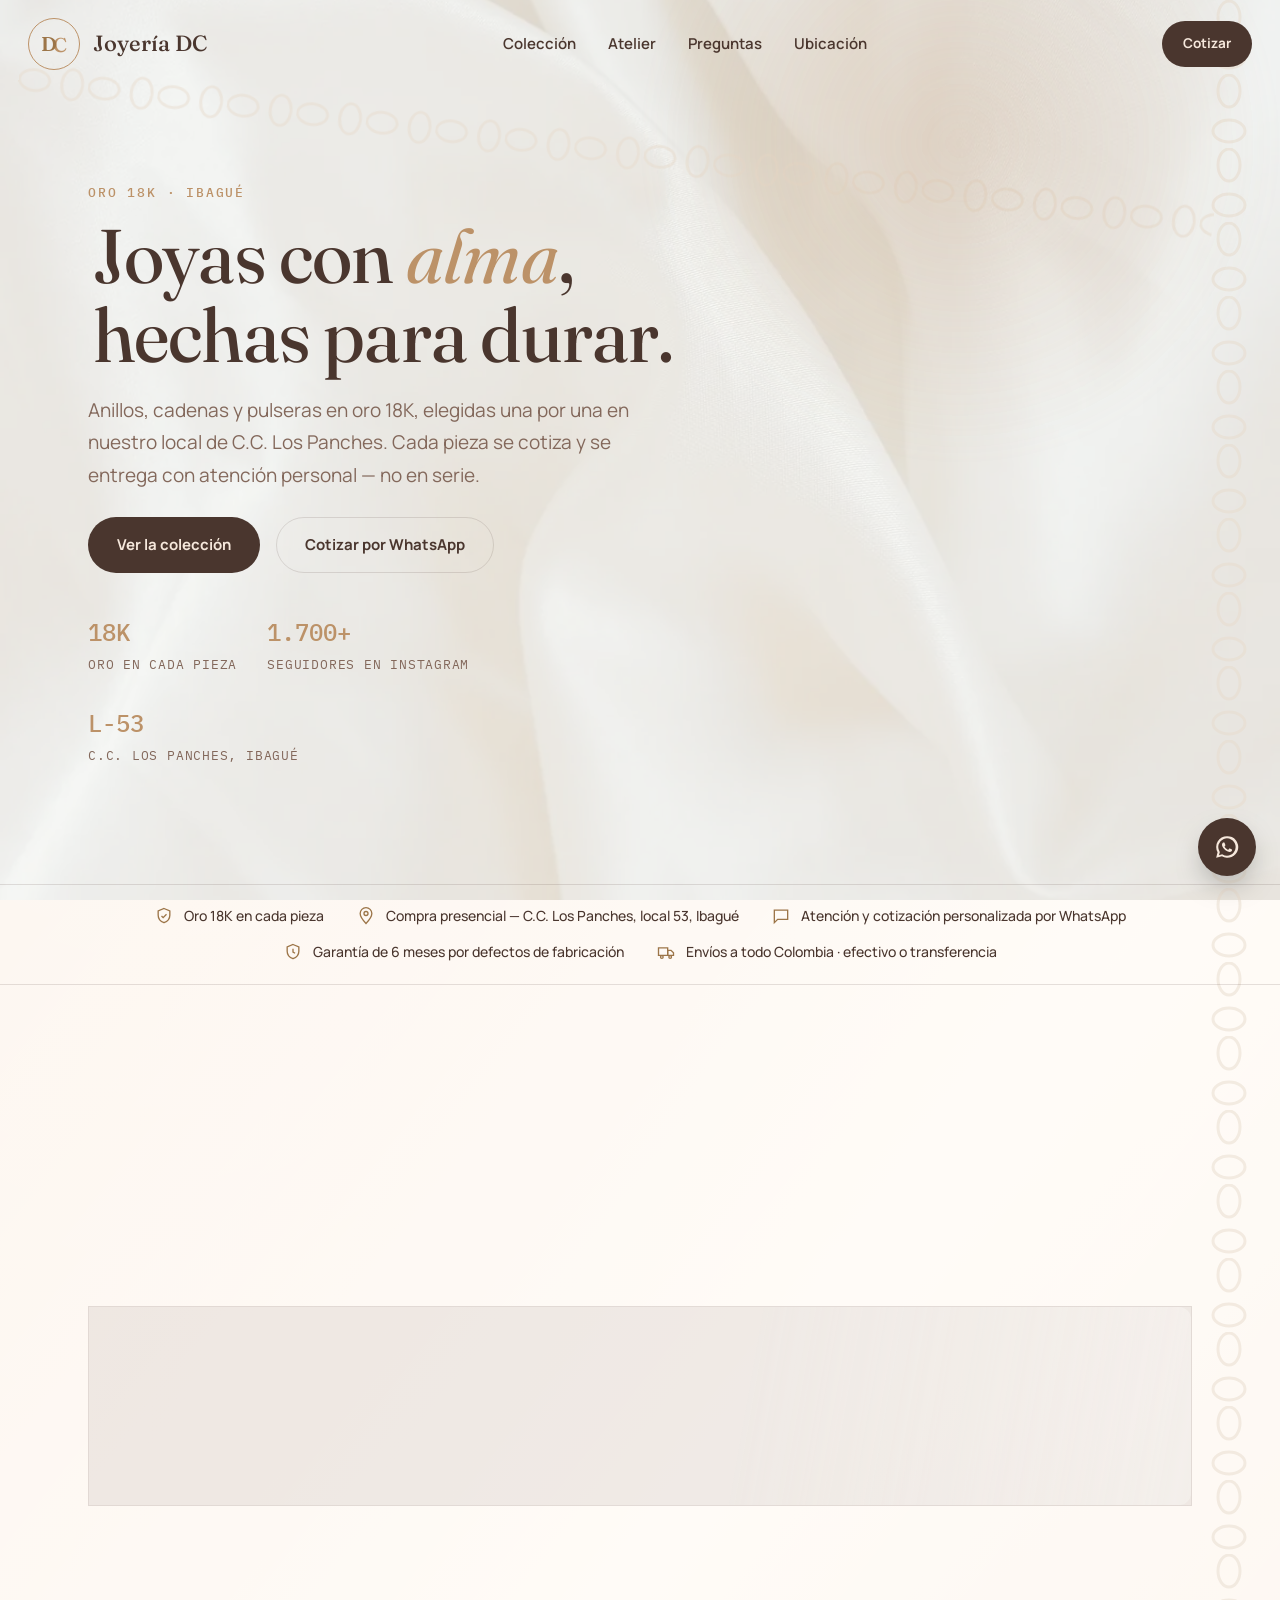
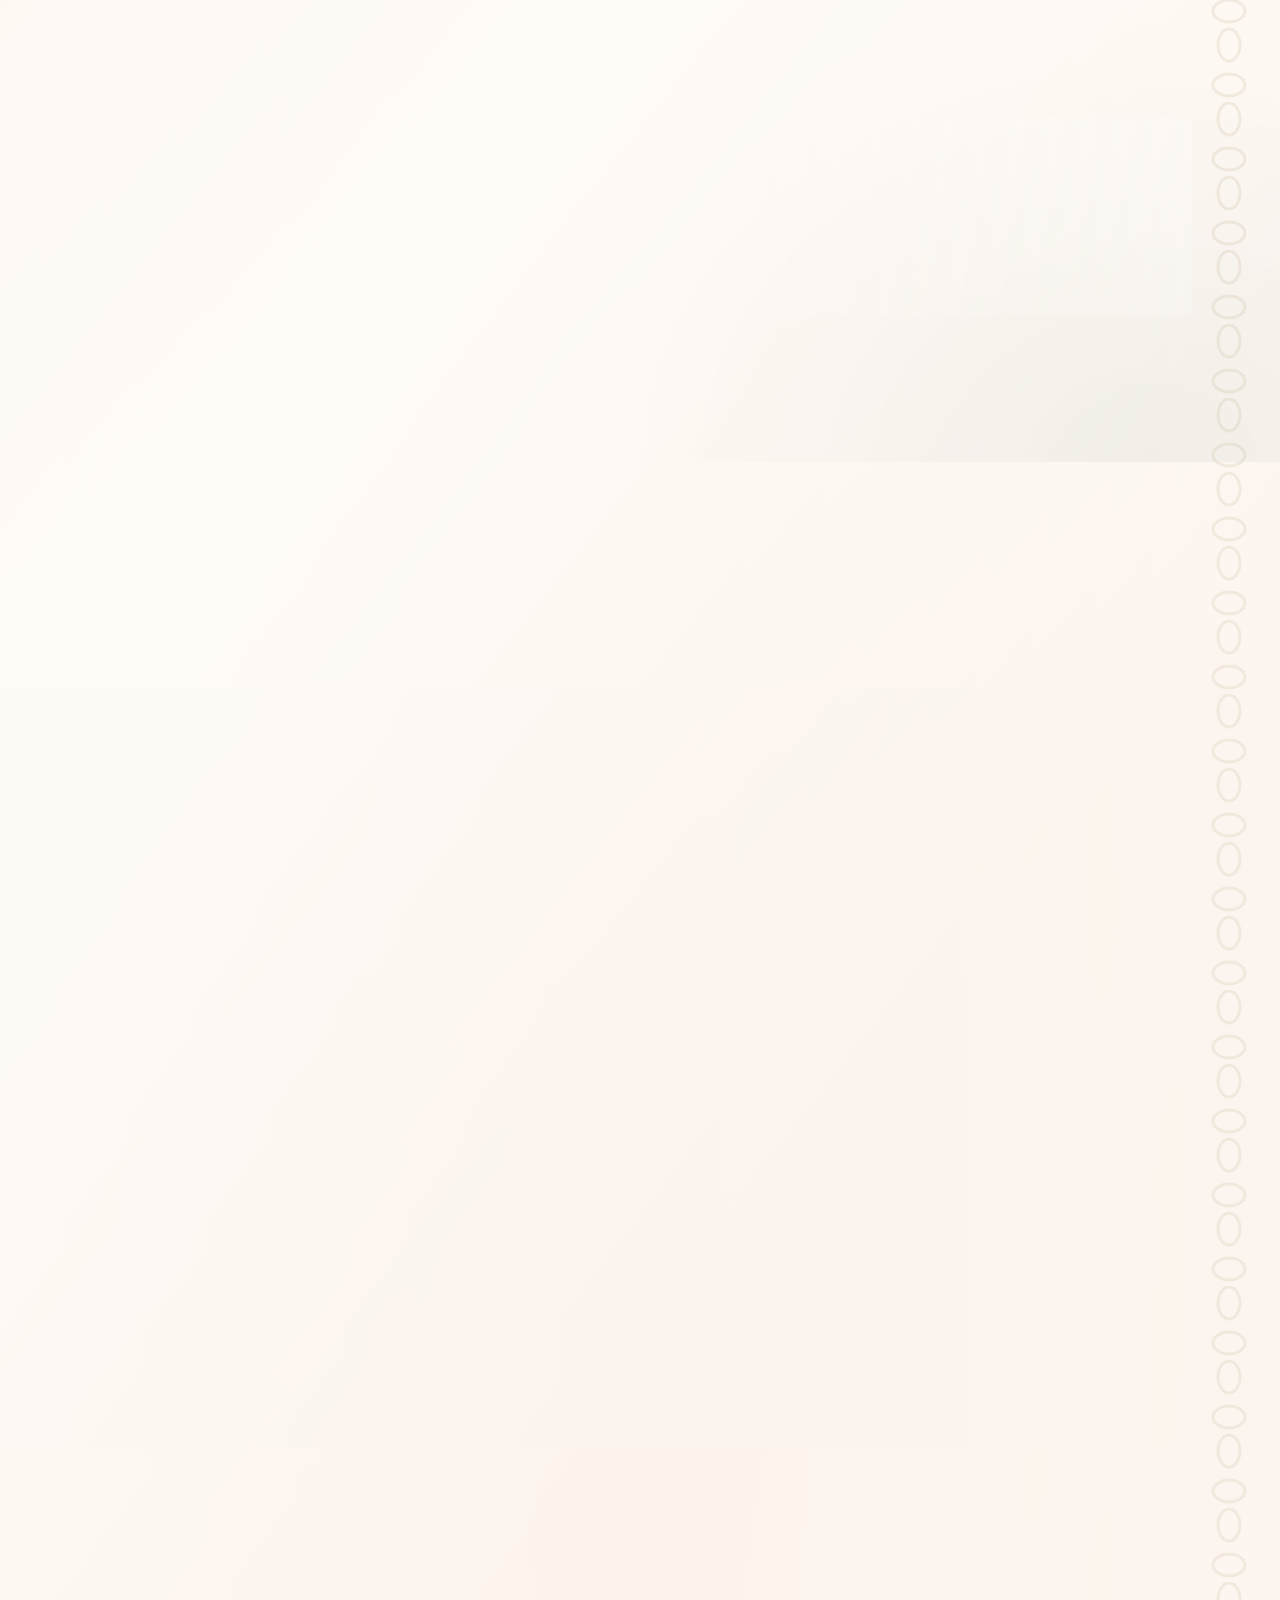
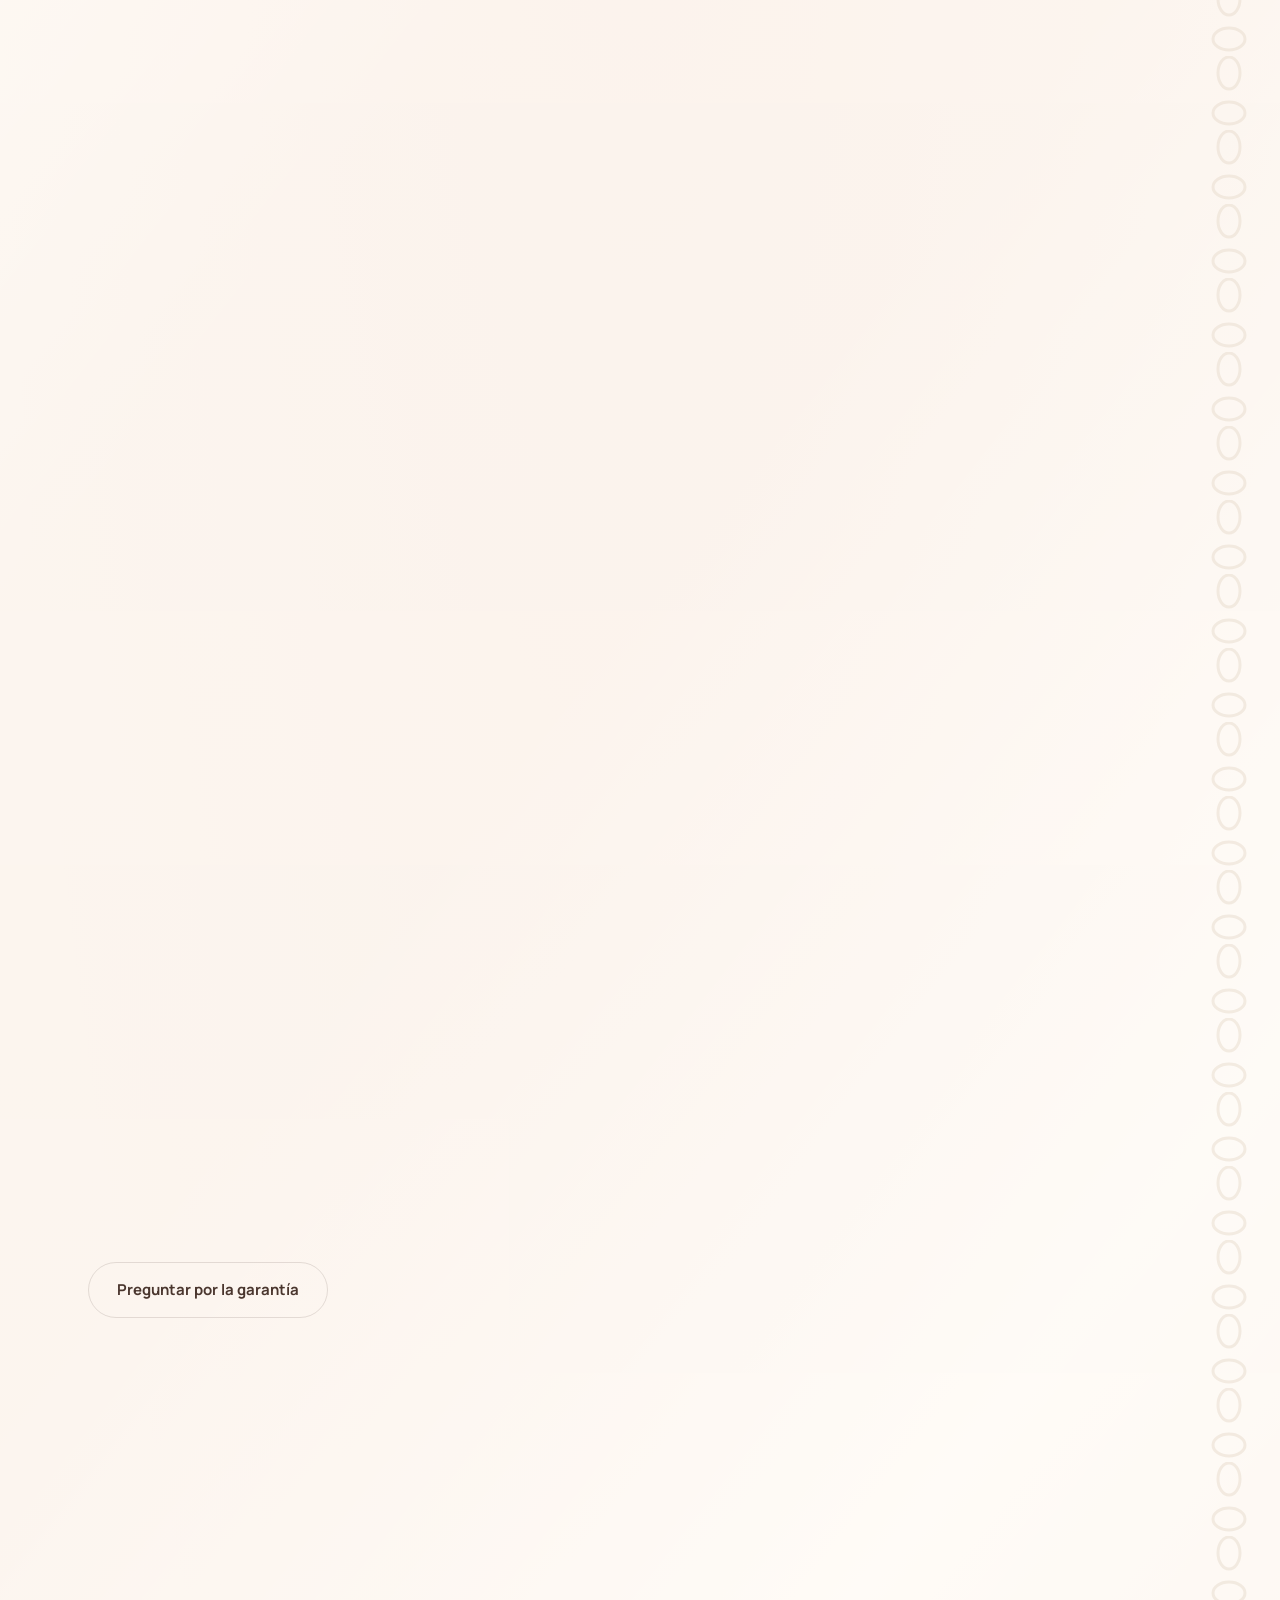
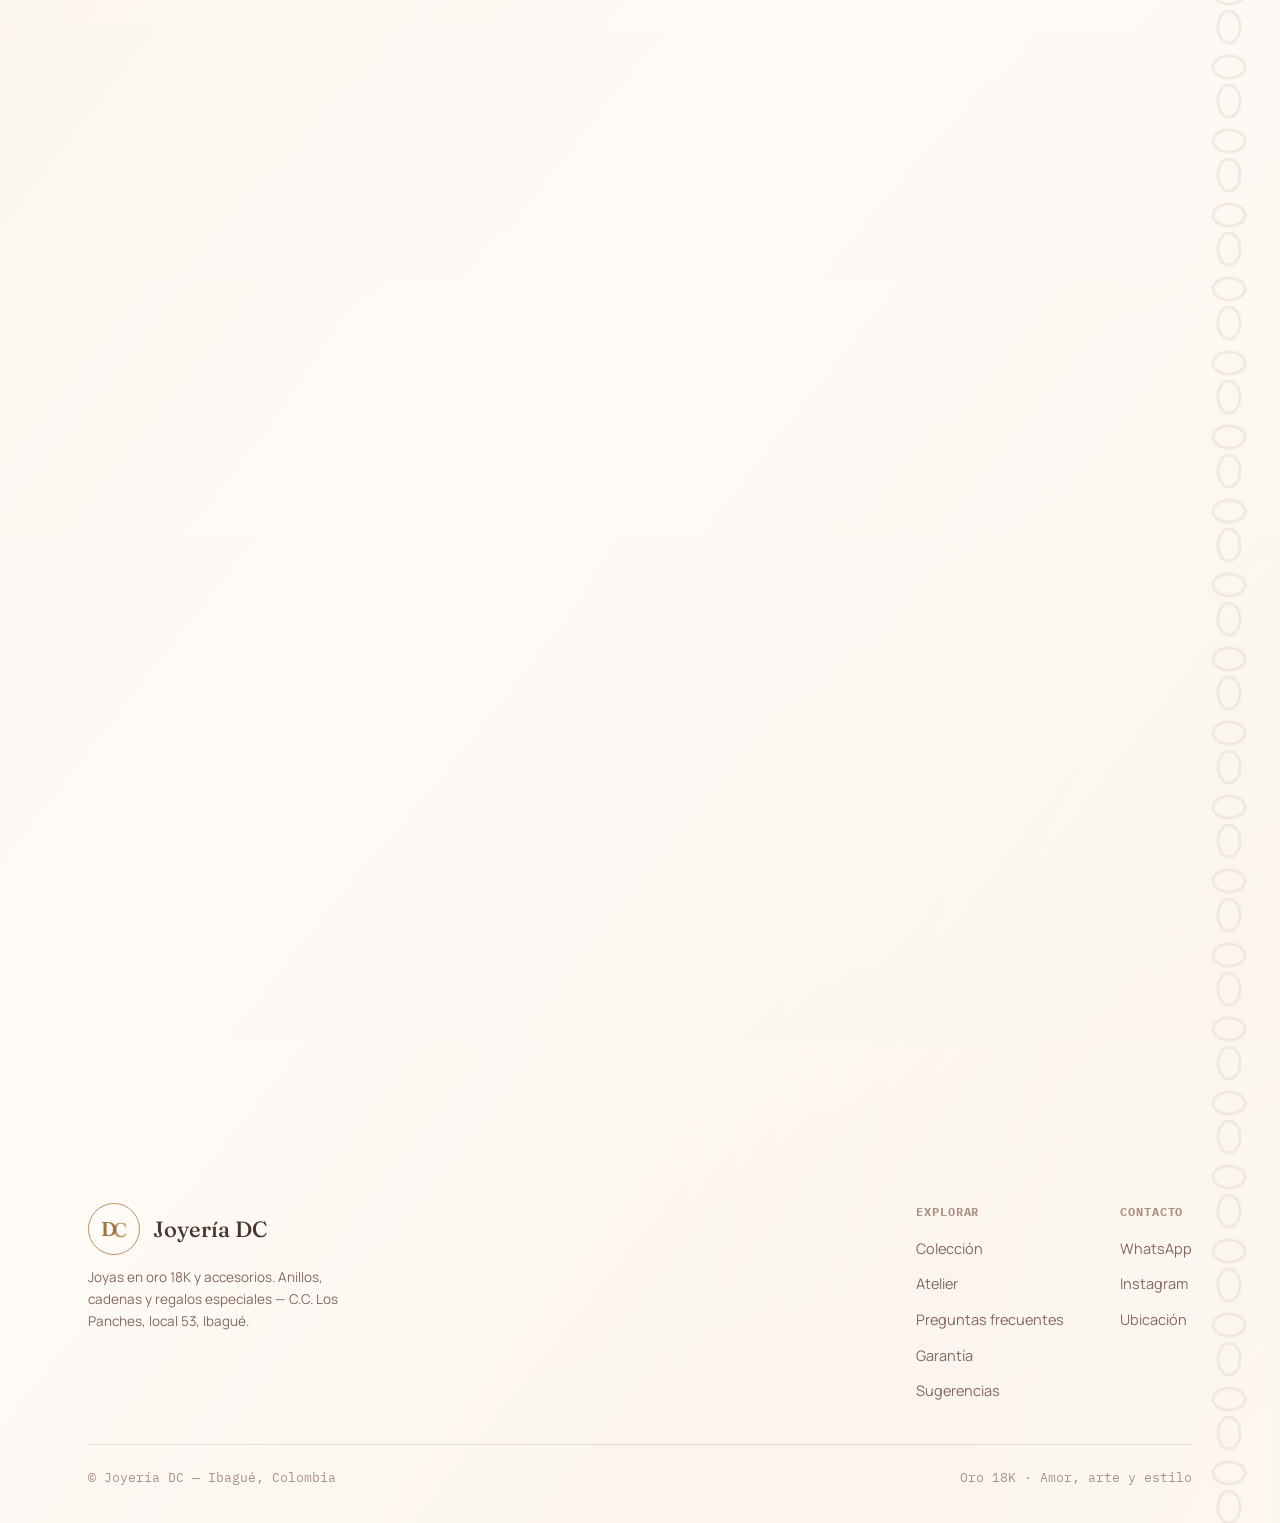
==== index.html @ 18c8a852 "hero: cadena de oro decorativa que cruza el hero y baja por toda la página Dos <div> con un eslabón " ====
<!doctype html>
<html lang="es">
<head>
<meta charset="UTF-8">
<meta name="viewport" content="width=device-width, initial-scale=1">
<title>Joyería DC</title>
<meta name="description" content="Joyas en oro 18K en Ibagué — anillos, cadenas y pulseras. Cotiza por WhatsApp y déjanos tu sugerencia.">
<link rel="preconnect" href="https://fonts.googleapis.com">
<link rel="preconnect" href="https://fonts.gstatic.com" crossorigin>
<link href="https://fonts.googleapis.com/css2?family=Fraunces:ital,opsz,wght@0,9..144,300;0,9..144,450;0,9..144,600;1,9..144,400;1,9..144,500&family=Manrope:wght@400;500;600;700;800&family=IBM+Plex+Mono:wght@400;500&display=swap" rel="stylesheet">
<link rel="stylesheet" href="assets/styles.css">
<script src="assets/config.js"></script>
</head>
<body class="silk">
<div class="page-silk" aria-hidden="true"></div>
<div class="chain-drape" aria-hidden="true"></div>
<div class="chain-accent" aria-hidden="true"></div>
<a class="skip-link" href="#main">Saltar al contenido</a>

<nav class="nav" id="siteNav">
  <a class="brand" href="#top">
    <span class="brand-mark"><span class="logo-d">D</span><span class="logo-c">C</span></span>
    <span class="brand-name">Joyería DC</span>
  </a>
  <button class="nav-toggle" id="navToggle" aria-label="Abrir menú" aria-expanded="false" aria-controls="navLinks">
    <svg viewBox="0 0 24 24" fill="none" stroke="currentColor" stroke-width="1.6"><path d="M3 6h18M3 12h18M3 18h18"/></svg>
  </button>
  <ul class="nav-links" id="navLinks">
    <li><a href="#coleccion">Colección</a></li>
    <li><a href="#atelier">Atelier</a></li>
    <li><a href="#faq">Preguntas</a></li>
    <li><a href="#ubicacion">Ubicación</a></li>
  </ul>
  <div class="nav-right">
    <a class="btn btn-fill btn-sm nav-cta wa-link" id="navWa" href="#" data-wa-msg="Hola, quiero cotizar una joya de Joyería DC." data-cotiza="Nav" data-cotiza-origen="nav" target="_blank" rel="noopener">Cotizar</a>
  </div>
</nav>

<main id="main">
  <header class="hero" id="top">
   <div class="hero-inner">
    <div class="hero-copy">
      <p class="eyebrow" data-cs="hero_eyebrow">Oro 18K · Ibagué</p>
      <h1 data-cs="hero_titulo" data-cs-html>Joyas con <em>alma</em>,<br>hechas para durar.</h1>
      <p class="lede" data-cs="hero_lede">Anillos, cadenas y pulseras en oro 18K, elegidas una por una en nuestro local de C.C. Los Panches. Cada pieza se cotiza y se entrega con atención personal — no en serie.</p>
      <div class="hero-actions">
        <a class="btn btn-fill" href="#coleccion">Ver la colección</a>
        <a class="btn btn-ghost wa-link" href="#" data-wa-msg="Hola, quiero conocer más sobre las joyas de Joyería DC." data-cotiza="Hero" data-cotiza-origen="hero" target="_blank" rel="noopener">Cotizar por WhatsApp</a>
      </div>
      <div class="stat-row">
        <div class="stat"><span class="stat-num" data-cs="stat1_num">18K</span><span class="stat-label" data-cs="stat1_label">Oro en cada pieza</span></div>
        <div class="stat"><span class="stat-num" data-cs="stat2_num">1.700+</span><span class="stat-label" data-cs="stat2_label">Seguidores en Instagram</span></div>
        <div class="stat"><span class="stat-num" data-cs="stat3_num">L-53</span><span class="stat-label" data-cs="stat3_label">C.C. Los Panches, Ibagué</span></div>
      </div>
    </div>
    <div class="hero-visual reveal">
      <figure class="hero-photo">
        <img src="assets/hero-joya.jpeg" alt="Anillo de oro 18K con corazón y número 15, sobre seda marfil" width="723" height="1086" fetchpriority="high">
      </figure>
      <div class="logo-lockup logo-lockup--sm" aria-hidden="true">
        <div class="logo-dc">
          <span class="logo-d">D</span><span class="logo-c">C</span>
          <span class="logo-gem" aria-hidden="true"></span>
        </div>
        <div class="logo-rule"></div>
        <div class="logo-18k">18K</div>
        <div class="logo-tagline">Amor, arte y estilo</div>
      </div>
    </div>
   </div>
  </header>

  <section class="trust-strip" aria-label="Garantías de Joyería DC">
    <ul class="trust-list">
      <li class="trust-item">
        <svg viewBox="0 0 24 24" fill="none" stroke="currentColor" stroke-width="1.6" aria-hidden="true"><path d="M12 3l7 3v5c0 4.5-3 7.5-7 9-4-1.5-7-4.5-7-9V6z"/><path d="M9 12l2 2 4-4"/></svg>
        <span data-cs="trust1">Oro 18K en cada pieza</span>
      </li>
      <li class="trust-item">
        <svg viewBox="0 0 24 24" fill="none" stroke="currentColor" stroke-width="1.6" aria-hidden="true"><path d="M12 21s7-7.5 7-12a7 7 0 10-14 0c0 4.5 7 12 7 12z"/><circle cx="12" cy="9" r="2.4"/></svg>
        <span data-cs="trust2">Compra presencial — C.C. Los Panches, local 53, Ibagué</span>
      </li>
      <li class="trust-item">
        <svg viewBox="0 0 24 24" fill="none" stroke="currentColor" stroke-width="1.6" aria-hidden="true"><path d="M4 5h16v11H8l-4 4z"/></svg>
        <span data-cs="trust3">Atención y cotización personalizada por WhatsApp</span>
      </li>
      <li class="trust-item">
        <svg viewBox="0 0 24 24" fill="none" stroke="currentColor" stroke-width="1.6" aria-hidden="true"><path d="M12 3l7 3v5c0 4.5-3 7.5-7 9-4-1.5-7-4.5-7-9V6z"/><path d="M12 8v4l2.5 1.5"/></svg>
        <span data-cs="trust4">Garantía de 6 meses por defectos de fabricación</span>
      </li>
      <li class="trust-item">
        <svg viewBox="0 0 24 24" fill="none" stroke="currentColor" stroke-width="1.6" aria-hidden="true"><path d="M3 7h11v9H3z"/><path d="M14 10h4l3 3v3h-7z"/><circle cx="7" cy="18" r="1.6"/><circle cx="17" cy="18" r="1.6"/></svg>
        <span data-cs="trust5">Envíos a todo Colombia · efectivo o transferencia</span>
      </li>
    </ul>
  </section>

  <section id="coleccion">
    <div class="container">
      <div class="section-head reveal">
        <div>
          <p class="eyebrow">La colección</p>
          <h2 style="font-size:clamp(28px,3.4vw,42px)">Cuatro formas de decir algo con oro.</h2>
        </div>
        <p class="lede">Sin catálogo fijo de precios: cada pieza se cotiza por WhatsApp según diseño, peso y piedras.</p>
      </div>

      <div class="cat-grid reveal" id="catGrid" data-estado="cargando"></div>

      <div class="section-head reveal" style="margin-top:44px; margin-bottom:8px;">
        <div>
          <p class="eyebrow">Piezas reales</p>
          <h3 style="font-family:var(--font-display); font-weight:450; font-size:clamp(22px,2.6vw,28px);">Fotografiadas en nuestro taller, no en un catálogo genérico.</h3>
        </div>
        <p class="lede">Toca una pieza para verla en grande y cotizarla.</p>
      </div>

      <div class="gallery-grid reveal" id="galleryGrid" data-estado="cargando"></div>

      <div class="gallery-cta-wrap reveal">
        <a class="btn btn-fill wa-link" href="#" data-wa-msg="Hola, quiero cotizar una pieza de la colección de Joyería DC." data-cotiza="Colección" data-cotiza-origen="galeria" target="_blank" rel="noopener">Cotizar por WhatsApp</a>
      </div>
    </div>
  </section>

  <section id="atelier" class="atelier">
    <div class="container">
      <div class="section-head reveal">
        <div>
          <p class="eyebrow">Por qué Joyería DC</p>
          <h2 style="font-size:clamp(28px,3.4vw,42px)" data-cs="atelier_titulo">Tres razones para confiar en nosotros.</h2>
        </div>
      </div>

      <div class="story reveal">
        <div>
          <p class="story-index">01</p>
          <h3 data-cs="atelier1_titulo">Oro 18K, sin atajos.</h3>
          <p data-cs="atelier1_texto">Trabajamos exclusivamente en oro 18K. Cada pieza que sale de nuestras manos cumple ese estándar, sin excepciones ni promesas vacías.</p>
        </div>
      </div>

      <div class="story reveal">
        <div>
          <p class="story-index">02</p>
          <h3 data-cs="atelier2_titulo">Diseños con carácter.</h3>
          <p data-cs="atelier2_texto">No manejamos catálogo genérico. Cada anillo, cadena o pulsera se elige o se ajusta contigo, pensando en lo que realmente quieres decir con esa joya.</p>
        </div>
      </div>

      <div class="story reveal">
        <div>
          <p class="story-index">03</p>
          <h3 data-cs="atelier3_titulo">Cerca de ti, en Ibagué.</h3>
          <p data-cs="atelier3_texto">Nos encuentras en C.C. Los Panches, local 53. Atención directa, sin intermediarios — y seguimiento por WhatsApp antes, durante y después de tu compra.</p>
        </div>
      </div>
    </div>
  </section>

  <section id="faq" class="faq">
    <div class="container">
      <div class="section-head reveal">
        <div>
          <p class="eyebrow">Preguntas frecuentes</p>
          <h2 style="font-size:clamp(28px,3.4vw,42px)">Lo que más nos preguntan.</h2>
        </div>
        <p class="lede">¿No ves tu pregunta? Escríbenos por WhatsApp y te respondemos al momento.</p>
      </div>

      <div class="faq-list reveal">
        <details class="faq-item">
          <summary>¿El oro es realmente 18K?</summary>
          <div class="faq-answer"><p>Sí. Trabajamos exclusivamente en oro 18K, sin excepciones. Cada pieza que entregamos cumple ese estándar.</p></div>
        </details>
        <details class="faq-item">
          <summary>¿Puedo ver las piezas en persona?</summary>
          <div class="faq-answer"><p>Claro. Estamos en C.C. Los Panches, local 53, en Ibagué. Puedes acercarte a ver y medir las piezas antes de decidir.</p></div>
        </details>
        <details class="faq-item">
          <summary>¿Cuál es el horario de atención?</summary>
          <div class="faq-answer"><p data-cs="faq_horario">Atendemos de lunes a viernes, de 9:00 a.m. a 5:00 p.m., en C.C. Los Panches, local 53, Ibagué.</p></div>
        </details>
        <details class="faq-item">
          <summary>¿Qué formas de pago aceptan?</summary>
          <div class="faq-answer"><p data-cs="faq_pagos">Aceptamos efectivo y transferencia (Nequi, Daviplata o transferencia bancaria). El pago se realiza al confirmar la pieza.</p></div>
        </details>
        <details class="faq-item">
          <summary>¿Hacen envíos dentro de Colombia?</summary>
          <div class="faq-answer"><p data-cs="faq_envios">Sí. Enviamos a todo el país: coordinamos la transportadora, el costo y el tiempo de entrega por WhatsApp según tu ciudad. También puedes recoger tu pieza en el local.</p></div>
        </details>
        <details class="faq-item">
          <summary>¿Ofrecen garantía y mantenimiento del oro?</summary>
          <div class="faq-answer"><p>Sí. Todas las piezas son oro 18K respaldado en la factura, con garantía de 6 meses por defectos de fabricación e incluyen una primera limpieza sin costo. <a href="#garantia">Ver garantía completa</a>.</p></div>
        </details>
      </div>
    </div>
  </section>

  <section id="garantia" class="garantia">
    <div class="container">
      <div class="section-head reveal">
        <div>
          <p class="eyebrow">Respaldo</p>
          <h2 style="font-size:clamp(28px,3.4vw,42px)" data-cs="garantia_titulo">Garantía Joyería DC</h2>
        </div>
        <p class="lede">Cada pieza de oro 18K sale de nuestro local con este respaldo por escrito.</p>
      </div>

      <ol class="garantia-list reveal">
        <li>
          <span class="garantia-num">01</span>
          <p data-cs="garantia_p1"><strong>Autenticidad del oro.</strong> Todas nuestras piezas son oro de 18 quilates (750/1000). Cada compra se respalda con su factura, donde consta el material y el peso.</p>
        </li>
        <li>
          <span class="garantia-num">02</span>
          <p data-cs="garantia_p2"><strong>Defectos de fabricación.</strong> Respondemos por defectos de manufactura —soldaduras, engastes y acabados— durante 6 meses a partir de la fecha de compra. La garantía se hace efectiva de forma presencial en C.C. Los Panches, local 53, presentando la factura.</p>
        </li>
        <li>
          <span class="garantia-num">03</span>
          <p data-cs="garantia_p3"><strong>Qué no cubre.</strong> Desgaste normal por uso, golpes, deformaciones, contacto con químicos, pérdida de piedras por maltrato, o modificaciones hechas por terceros.</p>
        </li>
        <li>
          <span class="garantia-num">04</span>
          <p data-cs="garantia_p4"><strong>Mantenimiento.</strong> Ofrecemos limpieza y pulido de tus piezas en el local. La primera limpieza es sin costo durante el periodo de garantía.</p>
        </li>
      </ol>

      <a class="btn btn-ghost wa-link garantia-cta" href="#" data-wa-msg="Hola, tengo una consulta sobre la garantía de una pieza de Joyería DC." data-cotiza="Garantía" data-cotiza-origen="garantia" target="_blank" rel="noopener">Preguntar por la garantía</a>
    </div>
  </section>

  <section id="ubicacion" class="loc">
    <div class="container">
      <div class="loc-grid">
        <div class="reveal">
          <p class="eyebrow">Visítanos</p>
          <h2 style="font-size:clamp(28px,3.4vw,40px)" data-cs="ubic_titulo">Un local, mucha atención.</h2>
          <div class="loc-item">
            <svg class="loc-icon" viewBox="0 0 24 24" fill="none" stroke="currentColor" stroke-width="1.6"><path d="M12 21s7-7.5 7-12a7 7 0 10-14 0c0 4.5 7 12 7 12z"/><circle cx="12" cy="9" r="2.4"/></svg>
            <div>
              <h4 data-cs="ubic_direccion">C.C. Los Panches, local 53</h4>
              <p data-cs="ubic_ciudad">Ibagué, Tolima — Colombia</p>
            </div>
          </div>
          <div class="loc-item">
            <svg class="loc-icon" viewBox="0 0 24 24" fill="none" stroke="currentColor" stroke-width="1.6"><circle cx="12" cy="12" r="9"/><path d="M12 7v5l3.5 2"/></svg>
            <div>
              <h4>Horario</h4>
              <p data-cs="ubic_horario">Lunes a viernes, 9:00 a.m. – 5:00 p.m.</p>
            </div>
          </div>
          <div class="loc-item">
            <svg class="loc-icon" viewBox="0 0 24 24" fill="none" stroke="currentColor" stroke-width="1.6"><path d="M3 5l2-2h3l2 5-2 1a12 12 0 006 6l1-2 5 2v3l-2 2c-8 0-15-7-15-15z"/></svg>
            <div>
              <h4>WhatsApp</h4>
              <p>+1 240 593 3943 — cotizaciones, dudas y seguimiento de tu compra.</p>
            </div>
          </div>
          <div class="loc-item">
            <svg class="loc-icon" viewBox="0 0 24 24" fill="none" stroke="currentColor" stroke-width="1.6"><rect x="3" y="3" width="18" height="18" rx="4"/><circle cx="12" cy="12" r="4"/><circle cx="17.2" cy="6.8" r=".6" fill="currentColor" stroke="none"/></svg>
            <div>
              <h4>@joyeriadc__</h4>
              <p>Síguenos para ver piezas nuevas cada semana.</p>
            </div>
          </div>
          <div class="loc-actions">
            <a class="btn btn-fill wa-link" href="#" data-wa-msg="Hola, quiero visitarlos en C.C. Los Panches, local 53." data-cotiza="Ubicación" data-cotiza-origen="ubicacion" target="_blank" rel="noopener">Cotizar por WhatsApp</a>
            <a id="comoLlegar" class="btn btn-ghost" data-lat="4.4418983" data-lng="-75.2378117" data-place="Centro Comercial Los Panches, Ibagué" href="https://www.google.com/maps/search/?api=1&query=4.4418983,-75.2378117" target="_blank" rel="noopener">Cómo llegar</a>
            <a class="btn btn-ghost" href="https://www.instagram.com/joyeriadc__/" target="_blank" rel="noopener">Instagram</a>
          </div>
        </div>
        <div class="loc-visual reveal">
          <iframe
            src="https://www.google.com/maps?q=Centro+Comercial+Los+Panches,+Ibagu%C3%A9&z=16&output=embed"
            title="Ubicación de Joyería DC en Google Maps"
            loading="lazy"
            referrerpolicy="no-referrer-when-downgrade"
            allowfullscreen></iframe>
        </div>
      </div>
    </div>
  </section>

  <section id="sugerencias" class="sugg-section">
    <div class="container">
      <div class="section-head reveal">
        <div>
          <p class="eyebrow">Sugerencias</p>
          <h2 class="sugg-title" style="font-size:clamp(22px,2.6vw,30px)">¿Qué te gustaría ver en Joyería DC?</h2>
        </div>
        <p class="lede">Nuevos diseños, ideas de regalo o algo que podamos mejorar — te leemos.</p>
      </div>

      <div class="sugg-panel reveal">
        <form class="sugg-form" id="suggForm">
          <div class="field">
            <label for="suggName">Nombre (opcional)</label>
            <input type="text" id="suggName" name="suggName" placeholder="¿Cómo te llamas?" maxlength="40">
          </div>
          <div class="field">
            <label for="suggText">Tu sugerencia</label>
            <textarea id="suggText" name="suggText" rows="4" maxlength="280" placeholder="Cuéntanos tu idea o sugerencia..." required></textarea>
          </div>
          <button type="submit" class="btn btn-fill" style="align-self:flex-start;">Enviar sugerencia</button>
          <p class="sugg-thanks" id="suggThanks" hidden>¡Gracias! Tu sugerencia se publicará cuando la revisemos.</p>
          <p class="sugg-thanks" id="suggError" hidden style="color:#B3261E;">No se pudo enviar tu sugerencia. Intenta de nuevo.</p>
        </form>

        <ul class="sugg-list" id="suggList">
          <li class="sugg-empty" id="suggEmpty">Aún no hay sugerencias — ¡sé el primero en escribir la tuya!</li>
        </ul>
      </div>
    </div>
  </section>
</main>

<footer>
  <div class="container">
    <div class="foot-grid">
      <div class="foot-brand">
        <a class="brand" href="#top">
          <span class="brand-mark"><span class="logo-d">D</span><span class="logo-c">C</span></span>
          <span class="brand-name">Joyería DC</span>
        </a>
        <p data-cs="footer_desc">Joyas en oro 18K y accesorios. Anillos, cadenas y regalos especiales — C.C. Los Panches, local 53, Ibagué.</p>
      </div>
      <div class="foot-cols">
        <div class="foot-col">
          <h5>Explorar</h5>
          <ul>
            <li><a href="#coleccion">Colección</a></li>
            <li><a href="#atelier">Atelier</a></li>
            <li><a href="#faq">Preguntas frecuentes</a></li>
            <li><a href="#garantia">Garantía</a></li>
            <li><a href="#sugerencias">Sugerencias</a></li>
          </ul>
        </div>
        <div class="foot-col">
          <h5>Contacto</h5>
          <ul>
            <li><a class="wa-link" href="#" data-wa-msg="Hola, quiero más información sobre Joyería DC." data-cotiza="Footer" data-cotiza-origen="footer">WhatsApp</a></li>
            <li><a href="https://www.instagram.com/joyeriadc__/" target="_blank" rel="noopener">Instagram</a></li>
            <li><a href="#ubicacion">Ubicación</a></li>
          </ul>
        </div>
      </div>
    </div>
    <div class="foot-bottom">
      <span>© <span id="year"></span> Joyería DC — Ibagué, Colombia</span>
      <span>Oro 18K · Amor, arte y estilo</span>
    </div>
  </div>
</footer>

<a class="fab wa-link" href="#" data-wa-msg="Hola, necesito ayuda / servicio al cliente de Joyería DC." data-cotiza="Servicio al cliente" data-cotiza-origen="fab" target="_blank" rel="noopener" aria-label="Servicio al cliente por WhatsApp">
  <svg viewBox="0 0 24 24" fill="currentColor"><path d="M12 2a10 10 0 00-8.7 14.9L2 22l5.3-1.4A10 10 0 1012 2zm0 18a8 8 0 01-4.1-1.1l-.3-.2-3 .8.8-2.9-.2-.3A8 8 0 1112 20zm4.4-5.9c-.2-.1-1.4-.7-1.6-.8-.2-.1-.4-.1-.5.1-.2.2-.6.8-.8 1-.1.1-.3.2-.5.1-.2-.1-1-.4-1.9-1.2-.7-.6-1.2-1.4-1.3-1.6-.1-.2 0-.4.1-.5.1-.1.2-.3.4-.4.1-.1.2-.3.2-.4.1-.2 0-.3 0-.4-.1-.1-.5-1.3-.7-1.8-.2-.4-.4-.4-.5-.4h-.5c-.2 0-.4.1-.6.3-.2.2-.8.8-.8 1.9s.8 2.2.9 2.4c.1.2 1.6 2.5 3.9 3.5.5.2.9.4 1.3.5.5.2 1 .1 1.4.1.4-.1 1.4-.6 1.6-1.1.2-.5.2-1 .1-1.1-.1-.1-.2-.2-.4-.3z"/></svg>
</a>

<a class="cta-bar wa-link" href="#" data-wa-msg="Hola, quiero cotizar una joya de Joyería DC." data-cotiza="CTA móvil" data-cotiza-origen="cta-movil" target="_blank" rel="noopener">
  <svg viewBox="0 0 24 24" fill="currentColor" aria-hidden="true"><path d="M12 2a10 10 0 00-8.7 14.9L2 22l5.3-1.4A10 10 0 1012 2zm0 18a8 8 0 01-4.1-1.1l-.3-.2-3 .8.8-2.9-.2-.3A8 8 0 1112 20zm4.4-5.9c-.2-.1-1.4-.7-1.6-.8-.2-.1-.4-.1-.5.1-.2.2-.6.8-.8 1-.1.1-.3.2-.5.1-.2-.1-1-.4-1.9-1.2-.7-.6-1.2-1.4-1.3-1.6-.1-.2 0-.4.1-.5.1-.1.2-.3.4-.4.1-.1.2-.3.2-.4.1-.2 0-.3 0-.4-.1-.1-.5-1.3-.7-1.8-.2-.4-.4-.4-.5-.4h-.5c-.2 0-.4.1-.6.3-.2.2-.8.8-.8 1.9s.8 2.2.9 2.4c.1.2 1.6 2.5 3.9 3.5.5.2.9.4 1.3.5.5.2 1 .1 1.4.1.4-.1 1.4-.6 1.6-1.1.2-.5.2-1 .1-1.1-.1-.1-.2-.2-.4-.3z"/></svg>
  <span>Cotizar por WhatsApp</span>
</a>

<div class="pieza-modal" id="piezaModal" hidden>
  <div class="pieza-modal__overlay" data-close></div>
  <div class="pieza-modal__panel" role="dialog" aria-modal="true" aria-labelledby="piezaModalName">
    <button class="pieza-modal__close" id="piezaModalClose" type="button" aria-label="Cerrar">
      <svg viewBox="0 0 24 24" fill="none" stroke="currentColor" stroke-width="1.8" aria-hidden="true"><path d="M6 6l12 12M18 6L6 18"/></svg>
    </button>
    <div class="pieza-modal__media is-empty" id="piezaModalMedia"></div>
    <div class="pieza-modal__body">
      <p class="pieza-modal__meta" id="piezaModalMeta"></p>
      <h3 class="pieza-modal__name" id="piezaModalName"></h3>
      <p class="pieza-modal__stock" id="piezaModalStock"></p>
      <p class="pieza-modal__desc" id="piezaModalDesc" hidden></p>
      <a class="btn btn-fill wa-link" id="piezaModalCta" href="#" data-cotiza-origen="galeria-modal" target="_blank" rel="noopener">Cotizar esta pieza</a>
    </div>
  </div>
</div>

<script type="module" src="assets/main.js"></script>
</body>
</html>
---- assets/styles.css ----
/* ---------- tokens ---------- */
  :root{
    --bg:#F7EAE2;
    --bg-alt:#EFDCD1;
    --surface:#FFFBF6;
    --surface-glass:rgba(255,251,246,.68);
    --border:rgba(74,54,46,.14);
    --ink:#4A362E;
    --ink-soft:#83685B;
    --muted:#AB9284;
    --gold:#BC9268;
    --gold-strong:#9C7548;
    --gold-glow:rgba(188,146,104,.24);
    --rose:#DDB1A5;
    --btn-fill-bg:#4A362E;
    --btn-fill-fg:#F6E8DC;
    --silk-hi:rgba(255,255,255,.5);
    --silk-sheen:rgba(255,255,255,.85);
    --silk-blush:rgba(224,153,142,.14);
    --silk-photo-ivory:rgba(255,251,246,.76);
    --map-tint:rgba(255,251,246,.30);
    --emerald-veil:rgba(31,77,61,.05);
    --photo-map:url("[data-uri]");
    --photo-ivory:url("[data-uri]");

    --font-display:"Fraunces", "Iowan Old Style", "Palatino Linotype", serif;
    --font-body:"Manrope", "Segoe UI", system-ui, sans-serif;
    --font-mono:"IBM Plex Mono", ui-monospace, "SF Mono", monospace;

    --container:1160px;
    --radius:2px;
    --radius-lg:6px;
  }
  @media (prefers-color-scheme: dark){
    :root:not([data-theme="light"]){
      --bg:#2C201C;
      --bg-alt:#382723;
      --surface:#3E2B26;
      --surface-glass:rgba(44,32,28,.62);
      --border:rgba(233,196,177,.16);
      --ink:#F5E5D9;
      --ink-soft:#DDC3B3;
      --muted:#B99A8A;
      --gold:#E4BA8C;
      --gold-strong:#F1CDA2;
      --gold-glow:rgba(228,186,140,.28);
      --rose:#C9948A;
      --btn-fill-bg:#E4BA8C;
      --btn-fill-fg:#2C201C;
      --silk-hi:rgba(255,236,220,.08);
      --silk-sheen:rgba(255,236,220,.16);
      --silk-blush:rgba(150,80,70,.12);
      --silk-photo-ivory:rgba(62,43,38,.74);
      --map-tint:rgba(44,32,28,.58);
      --emerald-veil:rgba(76,169,138,.07);
    }
  }
  :root[data-theme="dark"]{
    --bg:#2C201C;
    --bg-alt:#382723;
    --surface:#3E2B26;
    --surface-glass:rgba(44,32,28,.62);
    --border:rgba(233,196,177,.16);
    --ink:#F5E5D9;
    --ink-soft:#DDC3B3;
    --muted:#B99A8A;
    --gold:#E4BA8C;
    --gold-strong:#F1CDA2;
    --gold-glow:rgba(228,186,140,.28);
    --rose:#C9948A;
    --btn-fill-bg:#E4BA8C;
    --btn-fill-fg:#2C201C;
    --silk-hi:rgba(255,236,220,.08);
    --silk-sheen:rgba(255,236,220,.16);
    --silk-blush:rgba(150,80,70,.12);
    --silk-photo-ivory:rgba(62,43,38,.74);
    --map-tint:rgba(44,32,28,.58);
    --emerald-veil:rgba(76,169,138,.07);
  }

  *{box-sizing:border-box;}
  html{scroll-behavior:smooth;}
  @media (prefers-reduced-motion: reduce){
    html{scroll-behavior:auto;}
    *{animation-duration:.001ms !important; animation-iteration-count:1 !important; transition-duration:.001ms !important;}
  }
  body{
    margin:0;
    background:var(--bg);
    color:var(--ink);
    font-family:var(--font-body);
    font-size:16px;
    line-height:1.6;
    -webkit-font-smoothing:antialiased;
  }
  .silk{
    background-color:var(--bg);
    background-image:
      linear-gradient(128deg, transparent 12%, var(--silk-sheen) 30%, transparent 48%),
      linear-gradient(128deg, transparent 58%, var(--silk-sheen) 74%, transparent 92%),
      radial-gradient(130% 70% at 12% -15%, var(--silk-hi), transparent 55%),
      radial-gradient(100% 70% at 105% 115%, var(--silk-hi), transparent 60%),
      radial-gradient(75% 65% at 50% 45%, var(--silk-blush), transparent 68%),
      linear-gradient(160deg, var(--bg) 0%, var(--bg-alt) 100%);
  }

  /* Fondo de seda: UN solo elemento fijo detrás de todo. A diferencia de
     background-attachment:fixed (que iOS Safari ignora), position:fixed sobre
     un elemento real SÍ funciona en iPhone → la seda es una tela continua en
     todos los navegadores, sin costuras entre secciones. Cada sección solo
     lleva el tinte translúcido (--silk-photo-ivory) y deja ver esta capa. */
  .page-silk{
    position:fixed; inset:0; z-index:0; pointer-events:none;
    background-color:var(--surface);   /* fallback sólido si la foto no carga */
    background-image:var(--photo-ivory);
    background-size:cover;
    background-position:center;
    background-repeat:no-repeat;
  }
  main, footer{ position:relative; z-index:1; }
  .silk-alt{
    background-color:var(--bg-alt);
    background-image:
      linear-gradient(128deg, transparent 12%, var(--silk-sheen) 30%, transparent 48%),
      linear-gradient(128deg, transparent 58%, var(--silk-sheen) 74%, transparent 92%),
      radial-gradient(130% 70% at 88% -15%, var(--silk-hi), transparent 55%),
      radial-gradient(100% 70% at -5% 115%, var(--silk-hi), transparent 60%),
      radial-gradient(75% 65% at 50% 45%, var(--silk-blush), transparent 68%),
      linear-gradient(160deg, var(--bg-alt) 0%, var(--bg) 100%);
  }
  img,svg{display:block; max-width:100%;}
  a{color:inherit;}
  .container{max-width:var(--container); margin:0 auto; padding:0 28px;}
  section{padding:112px 0;}
  @media (max-width:720px){ section{padding:76px 0;} .container{padding:0 20px;} }

  h1,h2,h3{font-family:var(--font-display); font-weight:450; text-wrap:balance; margin:0;}
  .eyebrow{
    font-family:var(--font-mono); font-size:12px; letter-spacing:.14em; text-transform:uppercase;
    color:var(--gold); font-weight:500; margin:0 0 14px;
  }
  p{margin:0;}
  .lede{color:var(--ink-soft); font-size:18px; line-height:1.7; max-width:56ch;}

  .skip-link{
    position:absolute; left:-999px; top:0; background:var(--ink); color:var(--bg);
    padding:12px 18px; z-index:200; font-family:var(--font-body);
  }
  .skip-link:focus{left:12px; top:12px;}

  :focus-visible{outline:2px solid var(--gold); outline-offset:3px;}

  /* ---------- buttons ---------- */
  .btn{
    display:inline-flex; align-items:center; justify-content:center; gap:8px;
    font-family:var(--font-body); font-weight:700; font-size:15px;
    padding:15px 28px; border-radius:999px; border:1px solid transparent;
    text-decoration:none; cursor:pointer; white-space:nowrap;
    transition:transform .18s ease, box-shadow .18s ease, background .18s ease, border-color .18s ease;
  }
  .btn:active{transform:scale(.97);}
  .btn-fill{background:var(--btn-fill-bg); color:var(--btn-fill-fg);}
  .btn-fill:hover{box-shadow:0 10px 28px -10px var(--gold-glow);}
  .btn-ghost{background:transparent; color:var(--ink); border-color:var(--border);}
  .btn-ghost:hover{border-color:var(--gold); color:var(--gold);}
  .btn-sm{padding:11px 20px; font-size:13.5px;}

  /* ---------- nav ---------- */
  .nav{
    position:fixed; top:0; left:0; right:0; z-index:100;
    display:flex; align-items:center; justify-content:space-between;
    padding:18px 28px; background:transparent;
    border-bottom:1px solid transparent;
    transition:background .3s ease, border-color .3s ease, padding .3s ease;
  }
  .nav.is-scrolled{
    background:var(--surface-glass); backdrop-filter:blur(18px); -webkit-backdrop-filter:blur(18px);
    border-bottom-color:var(--border); padding:12px 28px;
  }
  .brand{display:flex; align-items:center; gap:13px; text-decoration:none; color:var(--ink);}
  /* Monograma DC entrelazado (ver logo de referencia): la C se solapa hondo con
     la D y cae un poco, como dos aros enlazados; ambas en tonos oro rosa. */
  .brand-mark{
    position:relative;
    width:52px; height:52px; border-radius:50%; border:1.5px solid var(--gold);
    display:flex; align-items:center; justify-content:center;
    font-family:var(--font-display); font-weight:600; font-size:20px; letter-spacing:-.01em;
    color:var(--gold-strong);
  }
  .brand-mark .logo-d{position:relative; z-index:2;}
  .brand-mark .logo-c{
    position:relative; z-index:1; margin-left:-.2em; transform:translateY(.04em);
    font-weight:500; color:var(--gold);
  }
  .brand-name{font-family:var(--font-display); font-size:22px; font-weight:500;}
  @media (max-width:720px){ .brand-mark{width:44px; height:44px; font-size:16px;} .brand-name{font-size:19px;} }
  .nav-links{display:flex; align-items:center; gap:32px; list-style:none; margin:0; padding:0;}
  .nav-links a{
    font-size:14px; font-weight:600; text-decoration:none; color:var(--ink-soft);
    transition:color .18s ease;
  }
  .nav-links a:hover{color:var(--gold);}
  .nav-right{display:flex; align-items:center; gap:18px;}
  .nav-toggle{display:none; background:none; border:none; color:var(--ink); cursor:pointer; padding:6px;}
  .nav-toggle svg{width:24px; height:24px;}
  @media (max-width:860px){
    .nav-links{
      position:fixed; inset:64px 0 0 0; flex-direction:column;
      justify-content:flex-start; padding:32px 28px; gap:26px; transform:translateX(100%);
      transition:transform .32s ease;
      /* Copia opaca de la misma seda (mismo encuadre center/cover que .page-silk)
         para tapar el contenido de la página detrás del menú y verse continuo. */
      background-color:var(--surface);
      background-image:
        linear-gradient(var(--silk-photo-ivory), var(--silk-photo-ivory)),
        var(--photo-ivory);
      background-size:cover, cover;
      background-position:center, center;
      background-repeat:no-repeat, no-repeat;
    }
    .nav-links.is-open{transform:translateX(0);}
    .nav-links a{font-size:20px;}
    .nav-toggle{display:block; margin-left:auto;}
    .nav-cta{display:none;}
  }

  /* ---------- hero ---------- */
  /* El hero ocupa todo el ancho, como las <section>; su contenido se limita con
     .hero-inner. El fondo es solo el tinte translúcido: la seda continua la pone
     .page-silk (elemento fijo detrás de todo). Igual en #coleccion, .atelier,
     .loc y footer → una sola tela, sin costuras, también en iPhone. */
  .hero{
    position:relative; padding:196px 0 120px; overflow:hidden;
    background:var(--silk-photo-ivory);
  }
  .hero-inner{
    position:relative; z-index:1;
    max-width:var(--container); margin:0 auto; padding:0 28px;
    display:grid; grid-template-columns:1.1fr .9fr; align-items:center; gap:40px;
  }
  @media (max-width:960px){
    .hero{ padding:150px 0 70px; }
    .hero-inner{ grid-template-columns:1fr; }
  }
  @media (max-width:720px){ .hero-inner{ padding-left:20px; padding-right:20px; } }
  .hero::before{
    content:""; position:absolute; top:-20%; right:0; width:640px; height:640px;
    background:radial-gradient(circle, var(--gold-glow), transparent 70%);
    filter:blur(10px); pointer-events:none;
  }
  .hero-copy{
    position:relative; z-index:1;
  }
  .hero h1{
    font-size:clamp(40px, 6vw, 76px); line-height:1.03; letter-spacing:-.01em;
    /* La "J" de Fraunces cuelga su pie a la izquierda; este pequeño desplazamiento
       la deja en línea con "hechas" / "durar" sin que sobresalga del margen. */
    padding-left:.06em;
  }
  .hero h1 em{font-style:italic; font-weight:400; color:var(--gold);}
  .hero .lede{margin-top:24px; font-size:19px;}
  .hero-actions{display:flex; gap:16px; margin-top:38px; flex-wrap:wrap;}
  .stat-row{display:flex; gap:36px; margin-top:64px; flex-wrap:wrap;}
  .stat{font-family:var(--font-mono);}
  .stat-num{display:block; font-size:22px; color:var(--gold); font-weight:500;}
  .stat-label{display:block; font-size:11.5px; color:var(--muted); text-transform:uppercase; letter-spacing:.08em; margin-top:4px;}

  .logo-wrap{position:relative; z-index:1; display:flex; justify-content:center; align-items:center;}
  .logo-lockup{display:flex; flex-direction:column; align-items:center; text-align:center;}
  /* Monograma DC entrelazado con un diamante en el cruce (ver logo de referencia). */
  .logo-dc{
    position:relative; display:inline-flex; align-items:baseline; justify-content:center;
    font-family:var(--font-display); font-weight:600; font-style:normal;
    font-size:clamp(110px, 13vw, 190px); line-height:.78; letter-spacing:-.02em;
    color:var(--gold-strong);
  }
  .logo-dc .logo-d{position:relative; z-index:2;}
  .logo-dc .logo-c{
    position:relative; z-index:1; margin-left:-.37em; transform:translateY(.1em);
    font-weight:500; color:var(--gold);
  }
  .logo-dc .logo-gem{
    position:absolute; z-index:3; left:50%; top:50%;
    width:.09em; height:.16em; transform:translate(-44%,-38%);
    background:linear-gradient(125deg, #ffffff 0%, var(--rose) 48%, var(--gold-strong) 100%);
    clip-path:polygon(50% 0%, 100% 50%, 50% 100%, 0% 50%);
    box-shadow:0 0 .06em rgba(255,255,255,.9);
  }
  .logo-rule{width:74px; height:1px; background:var(--gold); margin:18px 0 16px;}
  .logo-18k{
    font-family:var(--font-display); font-style:italic; font-weight:400;
    font-size:clamp(22px,2.4vw,30px); color:var(--gold-strong); letter-spacing:.03em;
  }
  .logo-tagline{
    margin-top:10px; font-family:var(--font-mono); font-size:11.5px; letter-spacing:.24em;
    text-transform:uppercase; color:var(--muted);
  }
  @media (max-width:960px){ .logo-dc{font-size:clamp(90px,22vw,150px);} }

  /* ---------- reveal ---------- */
  .reveal{opacity:0; transform:translateY(22px); transition:opacity .7s ease, transform .7s ease;}
  .reveal.is-visible{opacity:1; transform:none;}

  /* ---------- collection ---------- */
  #coleccion{
    position:relative;
    background-color:var(--silk-photo-ivory);   /* tinte translúcido; la seda la pone .page-silk */
    background-image:radial-gradient(60% 55% at 90% 100%, var(--emerald-veil), transparent 70%);
  }
  .section-head{display:flex; align-items:flex-end; justify-content:space-between; gap:24px; margin-bottom:56px; flex-wrap:wrap;}
  .cat-grid{display:grid; grid-template-columns:repeat(4,1fr); gap:1px; background:var(--border); border:1px solid var(--border);}
  @media (max-width:860px){ .cat-grid{grid-template-columns:repeat(2,1fr);} }
  .cat-card{
    background:var(--bg); padding:38px 26px; display:flex; flex-direction:column; gap:18px;
    transition:background .25s ease;
  }
  .cat-card:hover{background:var(--bg-alt);}
  .cat-icon{width:40px; height:40px; color:var(--gold);}
  .cat-card h3{font-size:21px; font-weight:450;}
  .cat-card p{color:var(--muted); font-size:14.5px; line-height:1.6;}
  .cat-link{
    margin-top:auto; font-family:var(--font-mono); font-size:12px; text-transform:uppercase; letter-spacing:.06em;
    color:var(--gold); text-decoration:none; display:inline-flex; align-items:center; gap:6px;
  }
  .cat-link:hover{text-decoration:underline;}

  /* ---------- gallery ---------- */
  .gallery-grid{display:grid; grid-template-columns:repeat(3,1fr); gap:3px; margin-top:36px;}
  @media (max-width:720px){ .gallery-grid{grid-template-columns:repeat(2,1fr);} }
  .gallery-item{position:relative; display:block; aspect-ratio:1/1; overflow:hidden; text-decoration:none; background:var(--bg-alt);}
  .gallery-item img{width:100%; height:100%; object-fit:cover; display:block; transition:transform .5s ease;}
  .gallery-item:hover img{transform:scale(1.07);}
  .gallery-tag{position:absolute; left:0; right:0; bottom:0; padding:10px 12px 8px; font-family:var(--font-mono); font-size:10.5px; letter-spacing:.04em; text-transform:uppercase; color:#fff; background:linear-gradient(to top, rgba(0,0,0,.68), transparent);}
  .gallery-item.no-photo{display:flex; align-items:flex-end; min-height:180px;}
  .gallery-item.no-photo .gallery-tag{position:static; background:none; color:var(--ink); background:var(--bg-alt);}

  /* ---------- catálogo: estados de carga / error ---------- */
  .cat-grid[data-estado="cargando"], .gallery-grid[data-estado="cargando"]{min-height:200px; position:relative; opacity:.6;}
  .cat-grid[data-estado="cargando"]::after, .gallery-grid[data-estado="cargando"]::after{
    content:""; position:absolute; inset:0; border-radius:12px;
    background:linear-gradient(100deg, transparent 30%, rgba(255,255,255,.35) 50%, transparent 70%);
    background-size:200% 100%; animation:dc-shimmer 1.3s ease-in-out infinite;
  }
  @keyframes dc-shimmer{ from{background-position:200% 0;} to{background-position:-200% 0;} }
  @media (prefers-reduced-motion: reduce){ .cat-grid[data-estado="cargando"]::after, .gallery-grid[data-estado="cargando"]::after{animation:none;} }
  .catalogo-error{grid-column:1/-1; display:flex; flex-direction:column; align-items:flex-start; gap:14px; padding:24px; background:var(--surface); border:1px solid var(--border);}
  .catalogo-error p{color:var(--muted); font-size:15px;}

  /* ---------- atelier ---------- */
  .atelier{
    position:relative;
    background:var(--silk-photo-ivory);
  }
  .story{padding:44px 0;}
  .story:not(:last-child){border-bottom:1px solid var(--border);}
  .story-index{font-family:var(--font-mono); color:var(--gold); font-size:13px; letter-spacing:.08em;}
  .story h3{font-size:clamp(24px,3vw,32px); margin-top:10px; font-weight:450;}
  .story p{margin-top:16px; color:var(--ink-soft); max-width:48ch;}

  /* ---------- suggestions ---------- */
  .sugg-panel{display:grid; grid-template-columns:1fr 1fr; gap:56px;}
  @media (max-width:860px){ .sugg-panel{grid-template-columns:1fr;} }
  .sugg-form{display:flex; flex-direction:column; gap:14px;}
  .field label{display:block; font-family:var(--font-mono); font-size:11.5px; text-transform:uppercase; letter-spacing:.06em; color:var(--muted); margin-bottom:8px;}
  .field input, .field textarea{
    width:100%; background:var(--surface); border:1px solid var(--border); color:var(--ink);
    font-family:var(--font-body); font-size:15px; padding:13px 14px; border-radius:var(--radius);
    resize:vertical;
  }
  .field input:focus, .field textarea:focus{border-color:var(--gold);}
  .sugg-thanks{font-size:14px; color:var(--gold); font-weight:600;}
  .sugg-thanks[hidden]{display:none;}
  .sugg-list{list-style:none; margin:0; padding:0; display:flex; flex-direction:column-reverse; gap:16px; max-height:420px; overflow-y:auto;}
  .sugg-entry{border-left:2px solid var(--gold); padding:4px 0 4px 18px;}
  .sugg-text{display:block; font-size:15px; color:var(--ink); line-height:1.55;}
  .sugg-meta{display:block; margin-top:6px; font-family:var(--font-mono); font-size:11px; color:var(--muted); text-transform:uppercase; letter-spacing:.05em;}
  .sugg-empty{color:var(--muted); font-size:14.5px; font-style:italic;}

  /* ---------- location ---------- */
  .loc{
    position:relative;
    background:var(--silk-photo-ivory);
  }
  .loc-grid{display:grid; grid-template-columns:1fr 1fr; gap:56px; align-items:center;}
  @media (max-width:860px){ .loc-grid{grid-template-columns:1fr;} }
  .loc-item{display:flex; gap:16px; padding:18px 0; border-top:1px solid var(--border);}
  .loc-item:last-child{border-bottom:1px solid var(--border);}
  .loc-icon{width:22px; height:22px; color:var(--gold); flex-shrink:0; margin-top:2px;}
  .loc-item h4{font-size:15.5px; font-weight:700; margin:0 0 4px;}
  .loc-item p{color:var(--ink-soft); font-size:14.5px;}
  .loc-actions{display:flex; gap:14px; margin-top:30px; flex-wrap:wrap;}
  .loc-visual{
    aspect-ratio:1/1; border:1px solid var(--border); position:relative; overflow:hidden;
    background-color:var(--surface);
    background-image:
      linear-gradient(var(--map-tint), var(--map-tint)),
      var(--photo-map);
    background-size:cover, cover;
    background-position:center, center;
    background-repeat:no-repeat, no-repeat;
  }
  .loc-pin{
    position:absolute; left:50%; top:50%; width:52px; height:52px;
    transform:translate(-50%,-100%); color:var(--gold-strong);
    filter:drop-shadow(0 10px 14px rgba(0,0,0,.28));
  }
  .loc-pin-ring{
    position:absolute; left:50%; top:50%; width:60px; height:60px; border-radius:50%;
    transform:translate(-50%,-50%); background:var(--gold-glow);
    animation:locPulse 2.6s ease-out infinite;
  }
  @keyframes locPulse{
    0%{transform:translate(-50%,-50%) scale(.4); opacity:.9;}
    100%{transform:translate(-50%,-50%) scale(2.4); opacity:0;}
  }

  /* ---------- footer ---------- */
  footer{
    padding:64px 0 40px; position:relative; z-index:1;
    background:var(--silk-photo-ivory);
  }
  .foot-grid{display:flex; justify-content:space-between; gap:40px; flex-wrap:wrap;}
  .foot-brand p{margin-top:12px; color:var(--muted); font-size:13.5px; max-width:32ch;}
  .foot-cols{display:flex; gap:56px; flex-wrap:wrap;}
  .foot-col h5{font-family:var(--font-mono); font-size:11.5px; text-transform:uppercase; letter-spacing:.08em; color:var(--muted); margin:0 0 14px;}
  .foot-col ul{list-style:none; margin:0; padding:0; display:flex; flex-direction:column; gap:10px;}
  .foot-col a{text-decoration:none; font-size:14px; color:var(--ink-soft);}
  .foot-col a:hover{color:var(--gold);}
  .foot-bottom{margin-top:56px; padding-top:22px; border-top:1px solid var(--border); display:flex; justify-content:space-between; gap:14px; flex-wrap:wrap; font-size:12.5px; color:var(--muted); font-family:var(--font-mono);}

  /* ---------- fab ---------- */
  .fab{
    position:fixed; right:24px; bottom:24px; z-index:150;
    width:58px; height:58px; border-radius:50%; background:var(--btn-fill-bg); color:var(--btn-fill-fg);
    display:flex; align-items:center; justify-content:center; text-decoration:none;
    box-shadow:0 12px 30px -8px rgba(0,0,0,.35);
    transition:transform .2s ease;
  }
  .fab:hover{transform:scale(1.06);}
  .fab svg{width:26px; height:26px;}
  .visually-hidden{position:absolute; width:1px; height:1px; overflow:hidden; clip:rect(0 0 0 0); white-space:nowrap;}

  /* ===== galería: un <a> transparente cubre toda la celda ===== */
  .nav-right{display:flex; align-items:center; gap:8px;}
  .gallery-item{position:relative; display:block; aspect-ratio:1/1; overflow:hidden; background:var(--bg-alt);}
  .gallery-link{position:absolute; inset:0; z-index:1; text-decoration:none;}
  .gallery-item .gallery-tag{z-index:2;}

  /* ===================================================================
     Fase A — mejoras de interfaz (2026-09-01)
     Reglas nuevas + overrides puntuales. Ver docs/plans/2026-09-01-mejoras-interfaz-fase-a.md
     =================================================================== */

  /* --- 8. Compactar espacios verticales (~25-35%) --- */
  section{padding:76px 0;}
  @media (max-width:720px){ section{padding:48px 0;} }
  .section-head{margin-bottom:36px;}
  .hero{padding:150px 0 84px;}
  @media (max-width:960px){ .hero{padding:124px 0 52px;} }
  .hero .lede{margin-top:20px;}
  .hero-actions{margin-top:26px;}
  .stat-row{margin-top:40px; gap:28px 30px;}
  .story{padding:30px 0;}
  footer{padding:52px 0 36px;}
  .foot-bottom{margin-top:40px;}

  /* --- 5. Legibilidad y contraste --- */
  .eyebrow{font-size:13px;}
  .stat-num{font-size:24px;}
  .stat-label{font-size:13px; color:var(--ink-soft); letter-spacing:.06em;}
  .nav-links a{font-size:15px; color:var(--ink);}
  .cat-card p{color:var(--ink-soft); font-size:15px;}
  .cat-link{font-size:12.5px;}
  .loc-item p{font-size:15px; color:var(--ink-soft);}
  .foot-col a{color:var(--ink-soft); font-size:14.5px;}
  .foot-brand p{color:var(--ink-soft);}
  .field label{font-size:12.5px; color:var(--ink-soft);}
  @media (max-width:720px){ .eyebrow{font-size:12.5px;} .hero .lede{font-size:17px;} }

  /* --- 4. Hero: foto protagonista junto al texto --- */
  .hero-visual{
    position:relative; z-index:1;
    display:flex; flex-direction:column; align-items:center; gap:20px;
  }
  .hero-photo{
    margin:0; width:100%; max-width:360px;
    border-radius:var(--radius-lg); overflow:hidden; border:1px solid var(--border);
    box-shadow:0 32px 60px -26px rgba(74,54,46,.45);
  }
  .hero-photo img{width:100%; height:auto; display:block; aspect-ratio:3/4; object-fit:cover;}
  .logo-lockup--sm{opacity:.92;}
  .logo-lockup--sm .logo-dc{font-size:clamp(58px,7vw,84px);}
  .logo-lockup--sm .logo-rule{margin:12px 0 10px;}
  .logo-lockup--sm .logo-18k{font-size:clamp(18px,2vw,22px);}
  .logo-lockup--sm .logo-tagline{font-size:10.5px; letter-spacing:.2em;}
  @media (max-width:960px){
    .hero-visual{max-width:340px; margin:0 auto;}
  }

  /* --- 3. Franja de confianza --- */
  .trust-strip{
    position:relative; z-index:1;
    background:var(--silk-photo-ivory);
    border-top:1px solid var(--border); border-bottom:1px solid var(--border);
    padding:20px 0;
  }
  .trust-list{
    list-style:none; margin:0 auto; padding:0 28px; max-width:var(--container);
    display:flex; align-items:center; justify-content:center;
    gap:14px 44px; flex-wrap:wrap;
  }
  .trust-item{
    display:flex; align-items:center; gap:10px;
    font-size:14px; font-weight:500; color:var(--ink);
  }
  .trust-item svg{width:20px; height:20px; color:var(--gold-strong); flex-shrink:0;}
  @media (max-width:720px){
    .trust-list{flex-direction:column; align-items:flex-start; gap:12px; padding:0 20px;}
    .trust-item{font-size:13.5px;}
  }

  /* --- 1. Tarjeta de pieza rediseñada --- */
  .gallery-grid{grid-template-columns:repeat(3,1fr); gap:20px; margin-top:32px;}
  @media (max-width:860px){ .gallery-grid{grid-template-columns:repeat(2,1fr);} }
  @media (max-width:520px){ .gallery-grid{grid-template-columns:1fr;} }
  .gallery-item{
    position:relative; display:flex; flex-direction:column;
    aspect-ratio:auto; overflow:hidden; text-decoration:none;
    background:var(--surface); border:1px solid var(--border); border-radius:var(--radius-lg);
  }
  .gallery-open{
    -webkit-appearance:none; appearance:none; border:0; margin:0; padding:0;
    font:inherit; color:inherit; text-align:left; cursor:pointer; background:transparent;
    display:flex; flex-direction:column; width:100%;
  }
  .gallery-media{display:block; position:relative; aspect-ratio:1/1; overflow:hidden; background:var(--bg-alt);}
  .gallery-name, .gallery-meta, .gallery-hint{display:block;}
  .gallery-media img{width:100%; height:100%; object-fit:cover; display:block; transition:transform .5s ease;}
  .gallery-open:hover .gallery-media img{transform:scale(1.06);}
  .gallery-media.is-empty{display:flex; align-items:center; justify-content:center; min-height:180px;}
  .gallery-media.is-empty::after{content:"Sin foto"; font-family:var(--font-mono); font-size:12px; color:var(--muted);}
  .gallery-name{
    font-family:var(--font-display); font-weight:450; font-size:19px; color:var(--ink);
    padding:14px 16px 2px;
  }
  .gallery-meta{
    font-family:var(--font-mono); font-size:12px; letter-spacing:.04em; text-transform:uppercase;
    color:var(--ink-soft); padding:0 16px 10px;
  }
  .gallery-hint{
    display:inline-flex; align-items:center; gap:6px;
    font-family:var(--font-mono); font-size:11px; letter-spacing:.08em; text-transform:uppercase;
    color:var(--gold-strong); padding:2px 16px 18px;
  }
  .gallery-hint::before{content:"\2922"; font-size:13px; line-height:1;}
  .gallery-item .gallery-tag, .gallery-item .gallery-link{display:none;}
  .gallery-cta-wrap{display:flex; justify-content:center; margin-top:36px;}

  /* --- 2. Vista ampliada de la pieza (modal) --- */
  body.modal-open{overflow:hidden;}
  .pieza-modal{
    position:fixed; inset:0; z-index:200;
    display:flex; align-items:center; justify-content:center; padding:20px;
  }
  .pieza-modal[hidden]{display:none;}
  .pieza-modal__overlay{
    position:absolute; inset:0; background:rgba(44,32,28,.62);
    backdrop-filter:blur(3px); -webkit-backdrop-filter:blur(3px);
  }
  .pieza-modal__panel{
    position:relative; z-index:1;
    background:var(--surface); border:1px solid var(--border); border-radius:var(--radius-lg);
    width:100%; max-width:740px; max-height:90vh; overflow:auto;
    display:grid; grid-template-columns:1fr 1fr;
    box-shadow:0 44px 90px -24px rgba(0,0,0,.55);
  }
  @media (max-width:640px){ .pieza-modal__panel{grid-template-columns:1fr;} }
  .pieza-modal__close{
    position:absolute; top:10px; right:10px; z-index:2;
    width:38px; height:38px; border-radius:50%;
    border:1px solid var(--border); background:var(--surface); color:var(--ink);
    display:flex; align-items:center; justify-content:center; cursor:pointer;
  }
  .pieza-modal__close svg{width:18px; height:18px;}
  .pieza-modal__media{background:var(--bg-alt); min-height:280px;}
  .pieza-modal__media img{width:100%; height:100%; object-fit:cover; display:block;}
  .pieza-modal__media.is-empty{display:flex; align-items:center; justify-content:center;}
  .pieza-modal__media.is-empty::after{content:"Sin foto"; font-family:var(--font-mono); font-size:12px; color:var(--muted);}
  .pieza-modal__body{padding:34px 28px 28px; display:flex; flex-direction:column; gap:10px;}
  .pieza-modal__meta{
    font-family:var(--font-mono); font-size:12px; letter-spacing:.06em; text-transform:uppercase;
    color:var(--ink-soft);
  }
  .pieza-modal__name{font-family:var(--font-display); font-weight:450; font-size:clamp(24px,3vw,32px);}
  .pieza-modal__desc{color:var(--ink-soft); font-size:15px; line-height:1.7;}
  .pieza-modal__desc[hidden]{display:none;}
  .pieza-modal__body .btn{align-self:flex-start; margin-top:12px;}

  /* --- 6. Barra CTA móvil permanente --- */
  .cta-bar{
    display:none; position:fixed; left:0; right:0; bottom:0; z-index:150;
    align-items:center; justify-content:center; gap:10px;
    padding:14px 20px; padding-bottom:calc(14px + env(safe-area-inset-bottom));
    background:var(--btn-fill-bg); color:var(--btn-fill-fg);
    font-family:var(--font-body); font-weight:700; font-size:15px; text-decoration:none;
    box-shadow:0 -8px 24px -12px rgba(0,0,0,.4);
  }
  .cta-bar svg{width:22px; height:22px;}
  @media (max-width:720px){
    .cta-bar{display:flex;}
    .fab{display:none;}
    footer{padding-bottom:92px;}
  }

  /* --- 9. FAQ (acordeón nativo) --- */
  .faq{position:relative; background:var(--silk-photo-ivory);}
  .faq-list{display:flex; flex-direction:column; border-top:1px solid var(--border);}
  .faq-item{border-bottom:1px solid var(--border);}
  .faq-item summary{
    list-style:none; cursor:pointer; padding:20px 0;
    display:flex; align-items:center; justify-content:space-between; gap:16px;
    font-family:var(--font-display); font-weight:450; font-size:18px; color:var(--ink);
  }
  .faq-item summary::-webkit-details-marker{display:none;}
  .faq-item summary::after{content:"+"; font-family:var(--font-mono); font-size:20px; color:var(--gold-strong); flex-shrink:0;}
  .faq-item[open] summary::after{content:"\2013";}
  .faq-answer{padding:0 0 22px; max-width:60ch; color:var(--ink-soft); font-size:15px; line-height:1.7;}
  .faq-answer a{color:var(--gold-strong); text-decoration:underline;}

  /* --- 9. Sugerencias reubicada y compacta --- */
  .sugg-section{position:relative; background:var(--silk-photo-ivory);}
  .sugg-section .sugg-panel{gap:40px;}
  @media (min-width:861px){ .sugg-section .sugg-panel{grid-template-columns:1.05fr .95fr;} }

  /* ===================================================================
     Fase B — disponibilidad, garantía, mapa real (2026-09-01)
     Ver docs/plans/2026-09-01-mejoras-interfaz-fase-b.md
     =================================================================== */

  /* --- 1. Disponibilidad por pieza --- */
  .gallery-stock{
    display:inline-flex; align-items:center; gap:6px;
    font-family:var(--font-mono); font-size:11px; letter-spacing:.06em; text-transform:uppercase;
    padding:0 16px 12px;
  }
  .gallery-stock.is-ok{color:var(--ink-soft);}
  .gallery-stock.is-ok::before{content:""; width:6px; height:6px; border-radius:50%; background:#4c9a6a; flex-shrink:0;}
  .gallery-stock.is-encargo{color:var(--gold-strong); font-weight:500;}
  .gallery-stock.is-agotada{color:var(--muted); font-weight:500;}
  .gallery-item.is-agotada{opacity:.62;}
  .gallery-item.is-agotada:hover{opacity:.78;}

  .pieza-modal__stock{
    font-family:var(--font-mono); font-size:12px; letter-spacing:.06em; text-transform:uppercase;
    margin:0;
  }
  .pieza-modal__stock.is-ok{color:var(--ink-soft);}
  .pieza-modal__stock.is-encargo{color:var(--gold-strong);}
  .pieza-modal__stock.is-agotada{color:var(--muted);}

  /* --- 3. Sección Garantía --- */
  .garantia{position:relative; background:var(--silk-photo-ivory);}
  .garantia-list{list-style:none; margin:0; padding:0; display:flex; flex-direction:column; gap:22px; max-width:64ch;}
  .garantia-list li{display:grid; grid-template-columns:auto 1fr; gap:16px; align-items:start;}
  .garantia-num{font-family:var(--font-mono); font-size:13px; color:var(--gold); letter-spacing:.08em; padding-top:3px;}
  .garantia-list p{color:var(--ink-soft); font-size:15px; line-height:1.7;}
  .garantia-list strong{color:var(--ink); font-weight:600;}
  .garantia-cta{margin-top:32px;}
  @media (max-width:720px){
    .garantia-list li{grid-template-columns:1fr; gap:6px;}
  }

  /* --- 4. Franja de confianza (ahora 5 ítems) --- */
  @media (min-width:721px){ .trust-list{gap:14px 32px;} }

  /* --- 6. Mapa real de Google en Ubicación --- */
  .loc-visual{padding:0; background:var(--bg-alt);}
  .loc-visual iframe{width:100%; height:100%; border:0; display:block;}
  @media (max-width:860px){ .loc-visual{aspect-ratio:16/10;} }

  /* ===================================================================
     Cadena protagonista sobre la seda: cruza el hero en diagonal y luego
     baja recta por el borde derecho toda la página. Elemento decorativo
     (dos <div> en background-image), detrás del contenido (z-index:0),
     como .page-silk. (2026-09-01)
     =================================================================== */
  :root{
    --chain-link: url("data:image/svg+xml,%3Csvg xmlns='http://www.w3.org/2000/svg' width='46' height='74' viewBox='0 0 46 74'%3E%3Cellipse cx='23' cy='17' rx='11' ry='16' fill='none' stroke='%239C7548' stroke-width='3'/%3E%3Cellipse cx='23' cy='57' rx='16' ry='11' fill='none' stroke='%239C7548' stroke-width='3'/%3E%3C/svg%3E");
  }
  @media (prefers-color-scheme: dark){
    :root:not([data-theme="light"]){
      --chain-link: url("data:image/svg+xml,%3Csvg xmlns='http://www.w3.org/2000/svg' width='46' height='74' viewBox='0 0 46 74'%3E%3Cellipse cx='23' cy='17' rx='11' ry='16' fill='none' stroke='%23F1CDA2' stroke-width='3'/%3E%3Cellipse cx='23' cy='57' rx='16' ry='11' fill='none' stroke='%23F1CDA2' stroke-width='3'/%3E%3C/svg%3E");
    }
  }
  :root[data-theme="dark"]{
    --chain-link: url("data:image/svg+xml,%3Csvg xmlns='http://www.w3.org/2000/svg' width='46' height='74' viewBox='0 0 46 74'%3E%3Cellipse cx='23' cy='17' rx='11' ry='16' fill='none' stroke='%23F1CDA2' stroke-width='3'/%3E%3Cellipse cx='23' cy='57' rx='16' ry='11' fill='none' stroke='%23F1CDA2' stroke-width='3'/%3E%3C/svg%3E");
  }

  html{overflow-x:clip;}
  body{position:relative; overflow-x:clip;}

  /* Tramo recto: baja por el borde derecho toda la página */
  .chain-accent{
    position:absolute; top:0; bottom:0; right:28px; width:46px; z-index:0;
    background-image:var(--chain-link);
    background-repeat:repeat-y;
    background-size:46px 74px;
    background-position:top center;
    opacity:.5;
    pointer-events:none;
  }

  /* Tramo en diagonal: cruza el hero de lado a lado y su punta derecha
     entronca con el tramo recto que baja por el borde. */
  .chain-drape{
    position:absolute; top:100px; left:16px; width:44px; height:94vw; z-index:0;
    background-image:var(--chain-link);
    background-repeat:repeat-y;
    background-size:44px 70px;
    background-position:top center;
    transform:rotate(-83deg);
    transform-origin:top left;
    opacity:.48;
    pointer-events:none;
  }

  @media (max-width:960px){
    .chain-accent{width:30px; right:6px; background-size:30px 48px; opacity:.46;}
    .chain-drape{top:146px; left:12px; height:92vw; width:30px; background-size:30px 48px; transform:rotate(-80deg); opacity:.44;}
  }
  @media (max-width:520px){
    .chain-accent{width:19px; right:2px; background-size:19px 30px; opacity:.4;}
    .chain-drape{top:124px; left:6px; height:90vw; width:19px; background-size:19px 30px; transform:rotate(-76deg); opacity:.38;}
  }
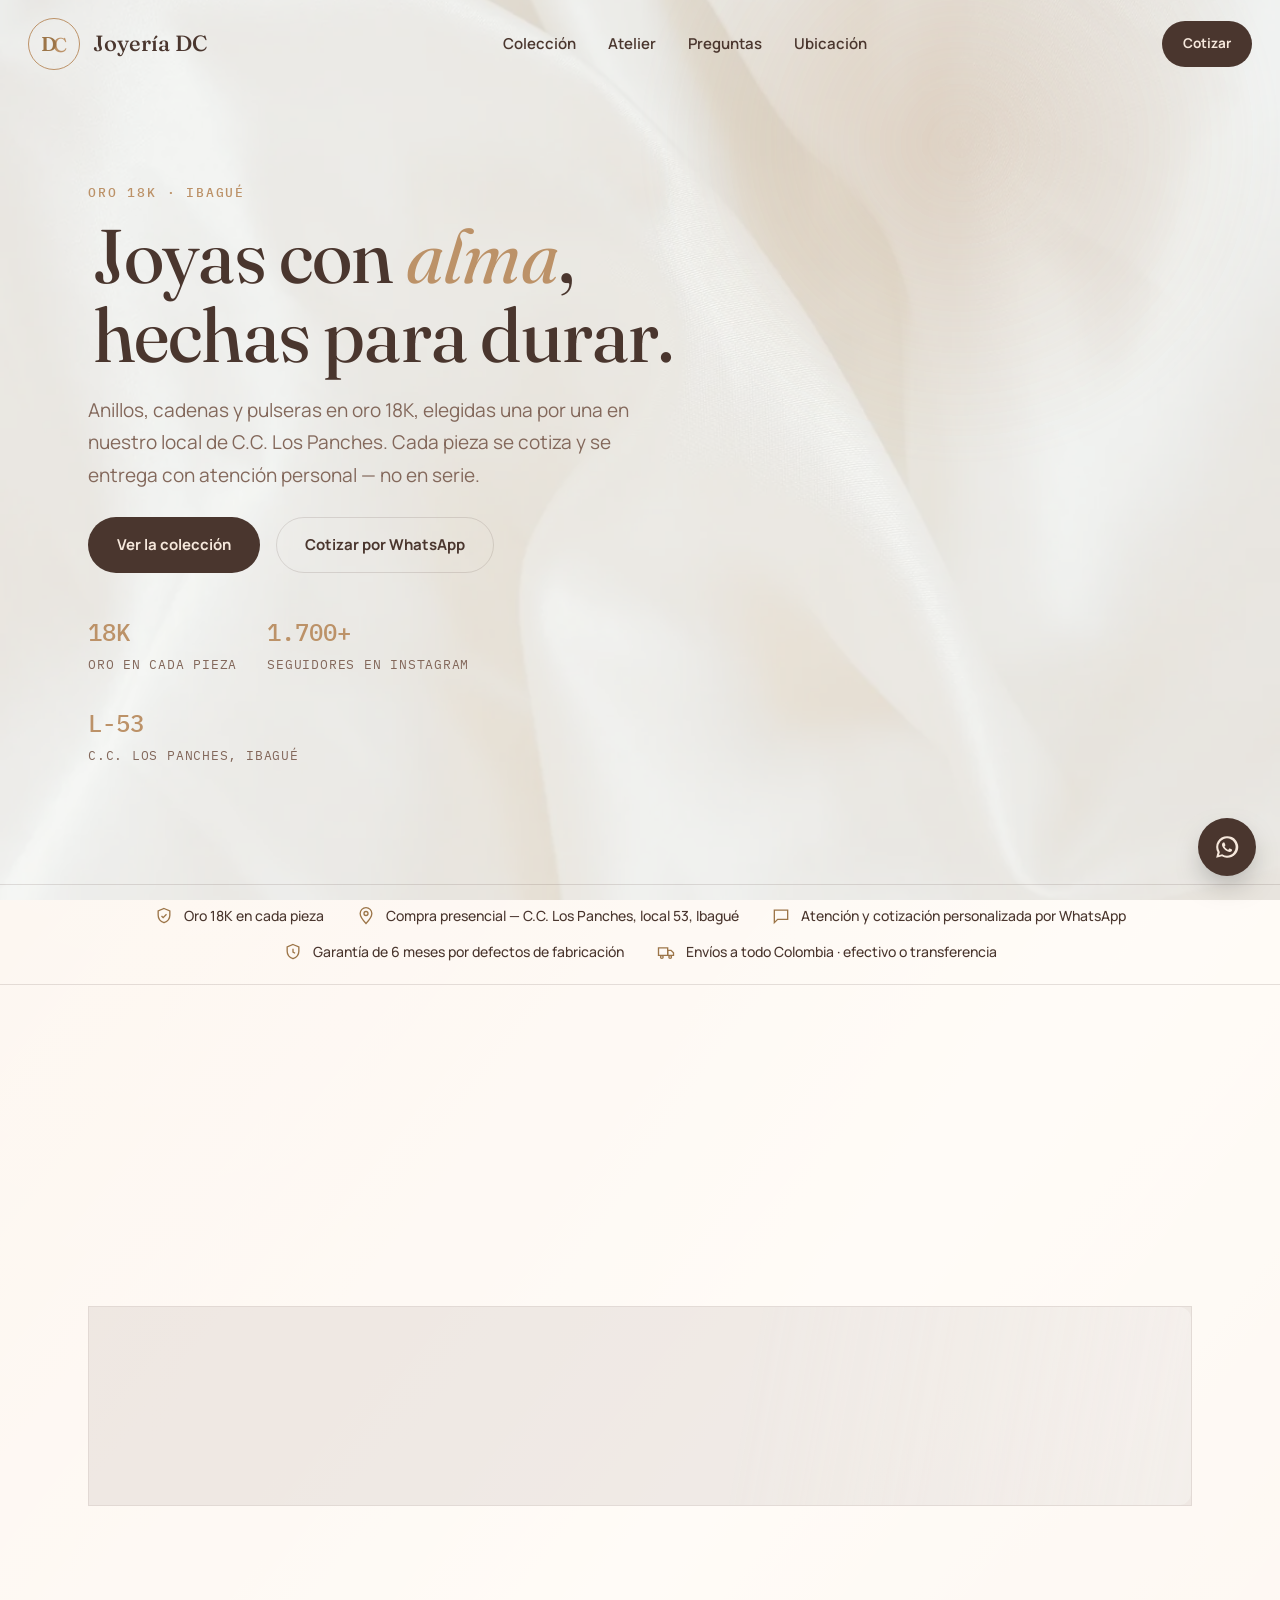
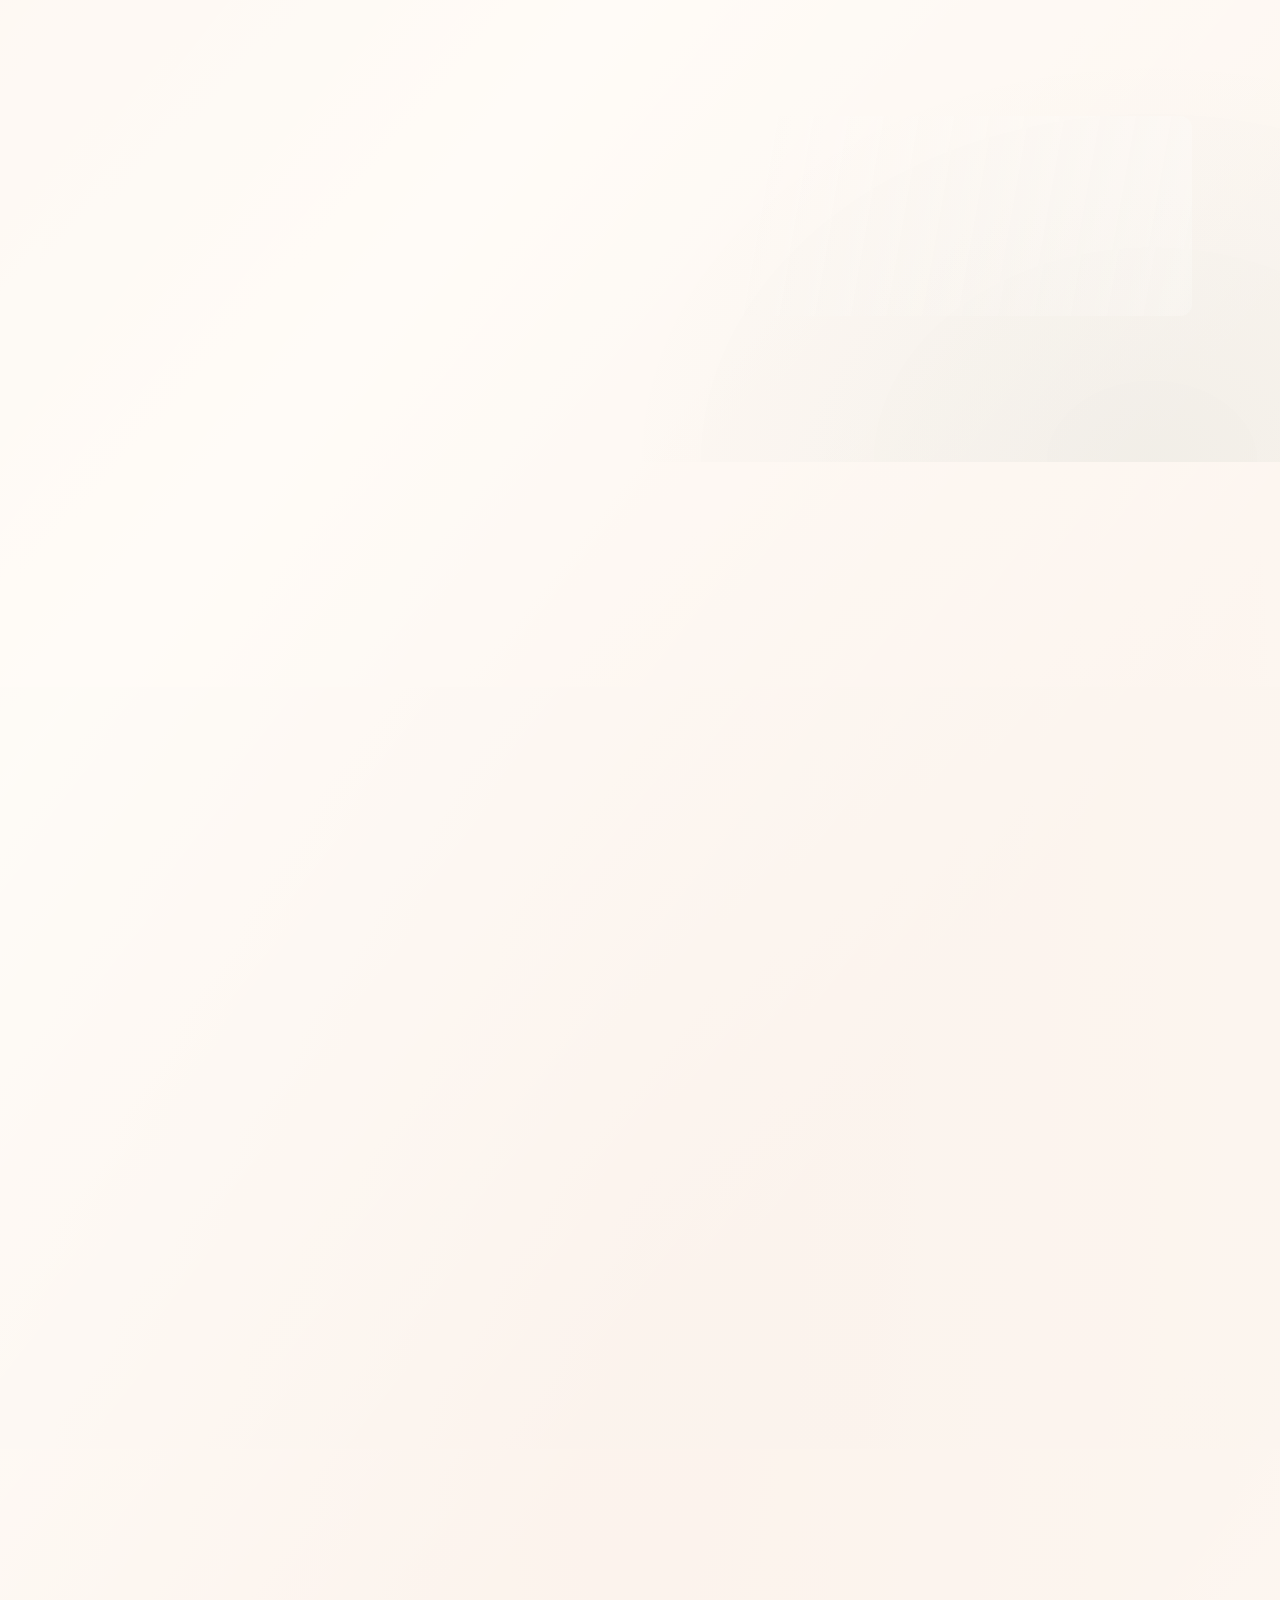
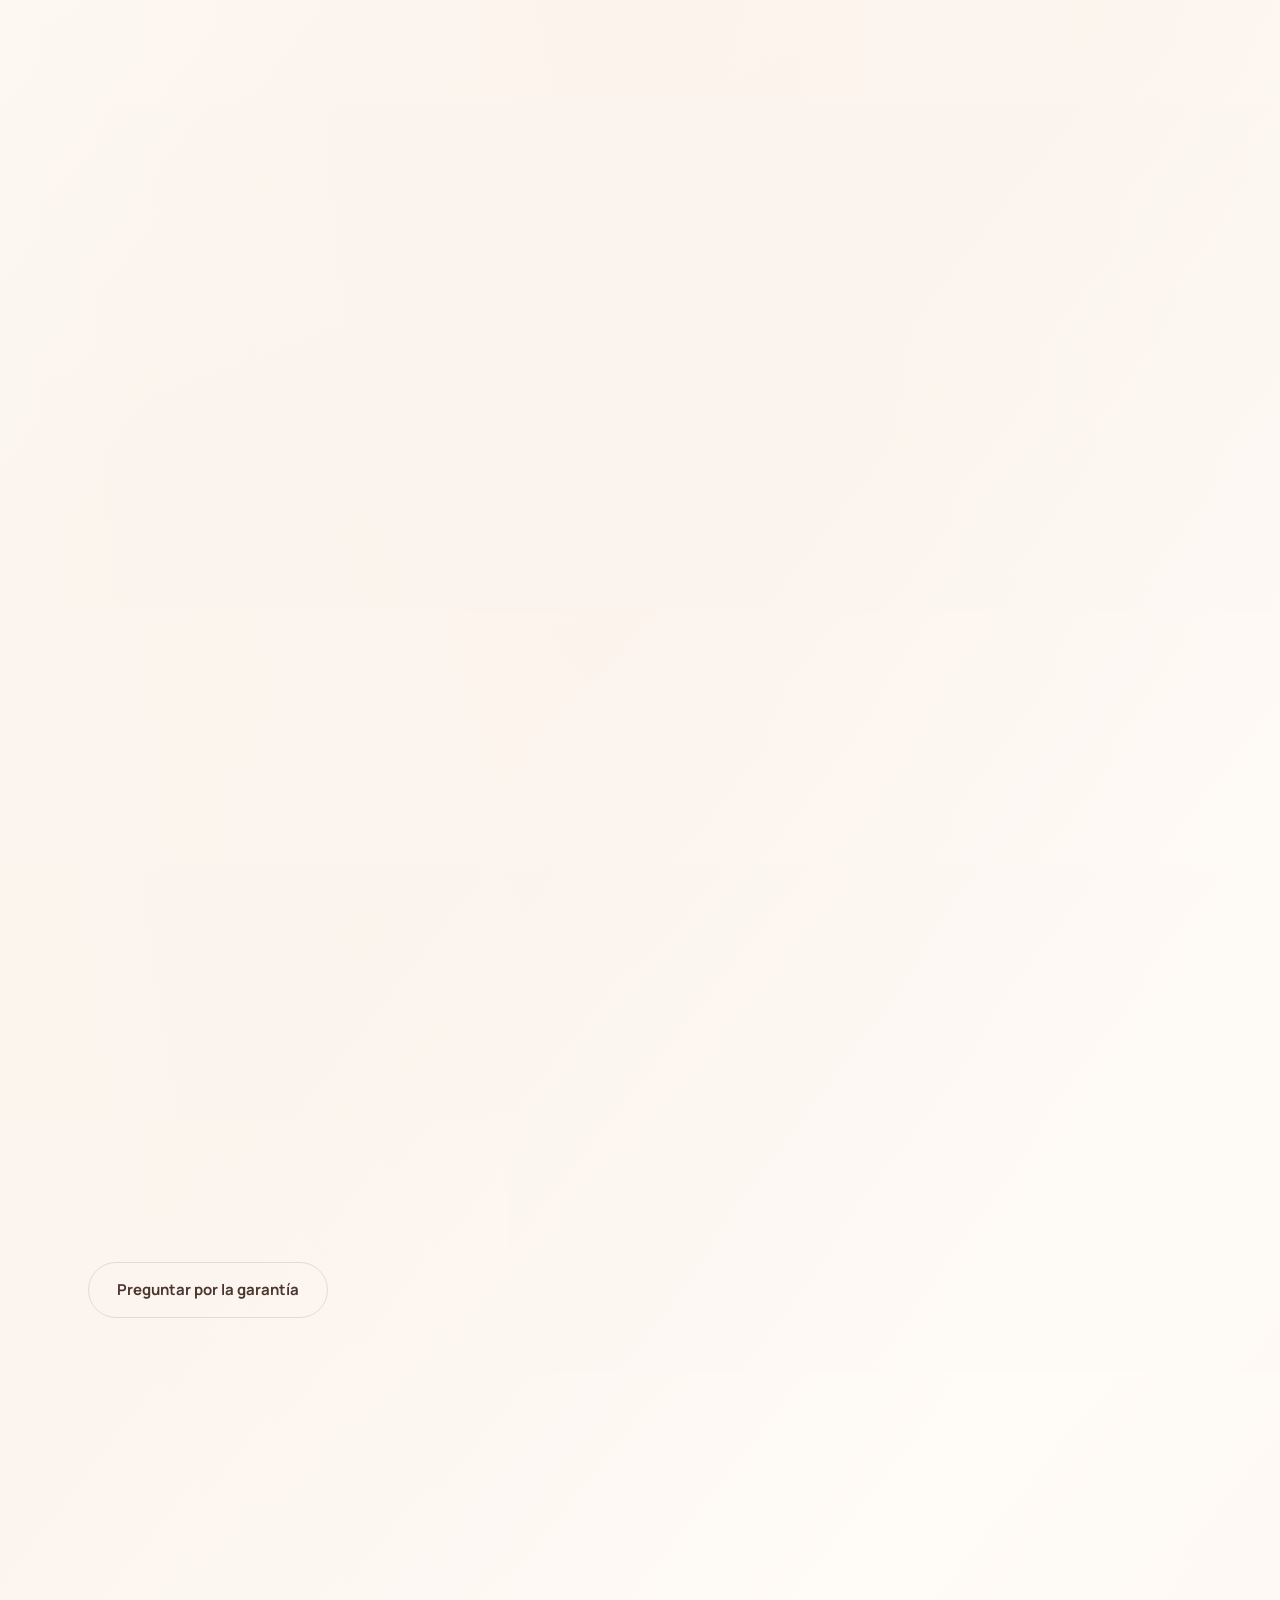
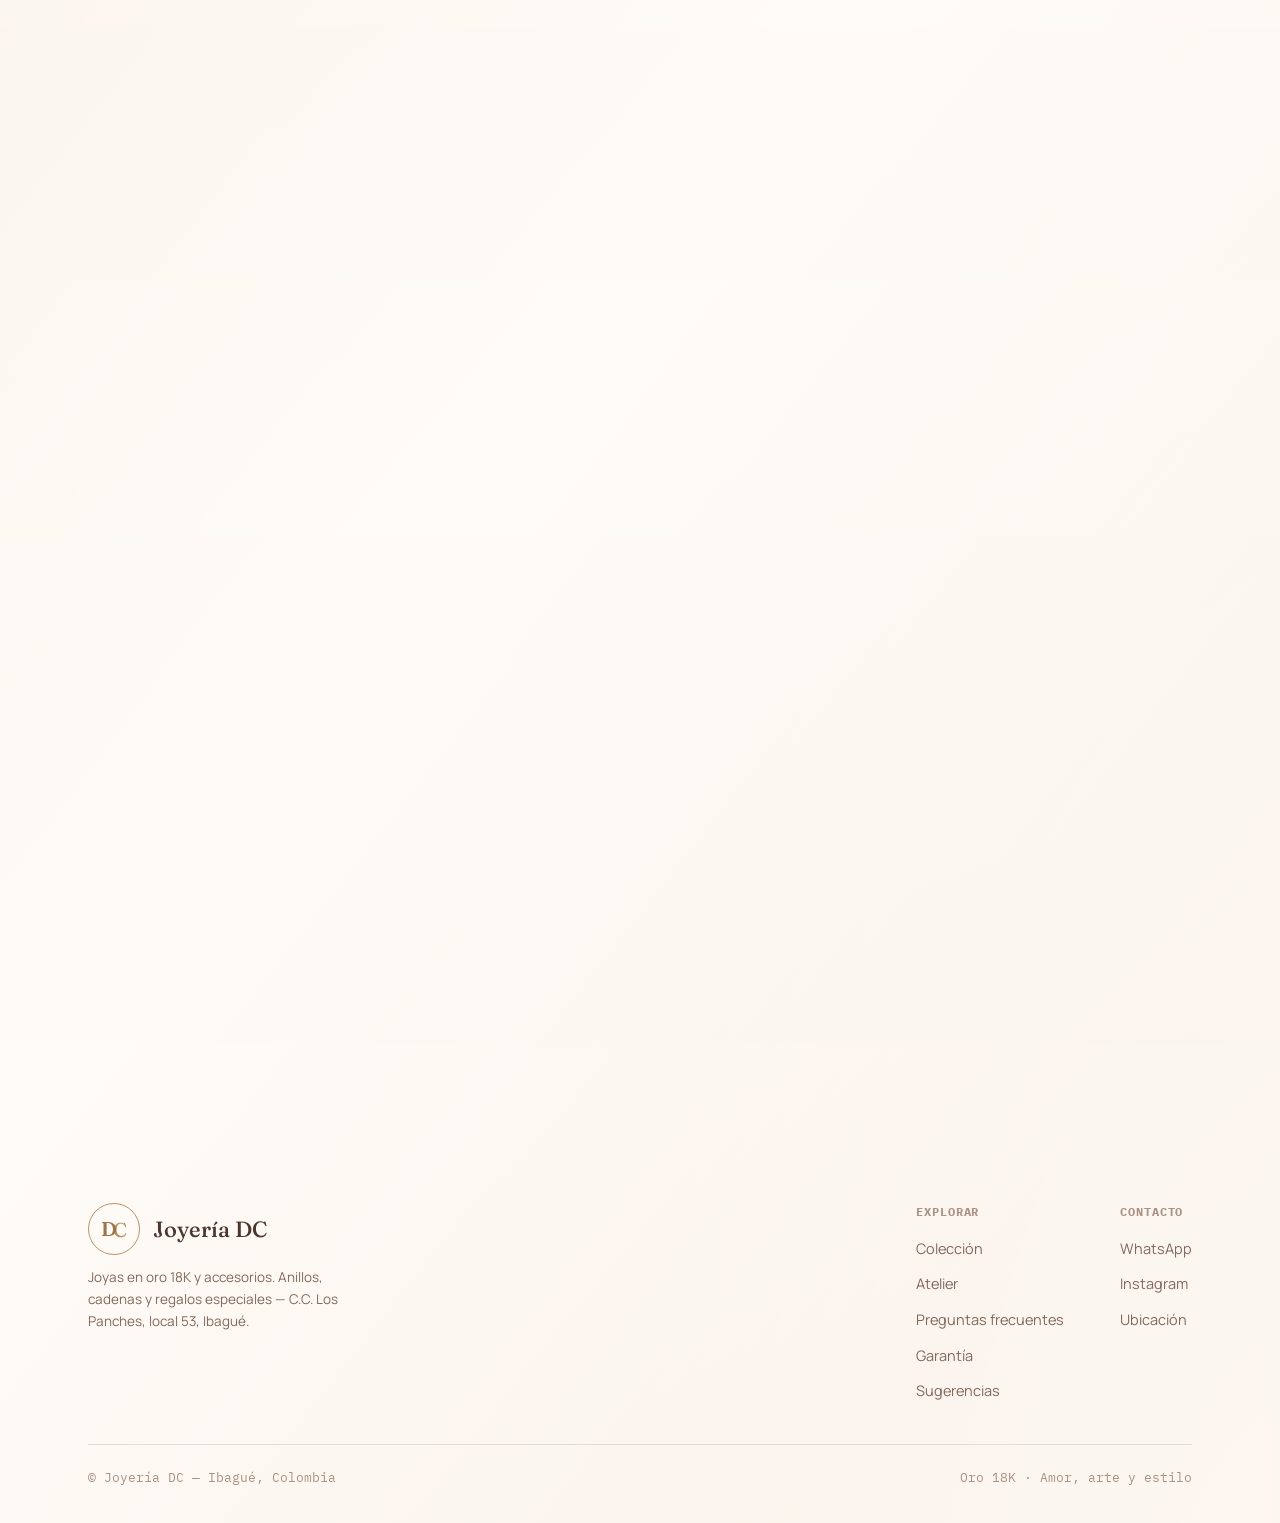
==== commit 0be37b3e: "cadena: quitar la cadena decorativa (a pedido del usuario) Se retira .chain-drape / .chain-accent y " ====
--- a/index.html
+++ b/index.html
@@ -13,8 +13,6 @@
 </head>
 <body class="silk">
 <div class="page-silk" aria-hidden="true"></div>
-<div class="chain-drape" aria-hidden="true"></div>
-<div class="chain-accent" aria-hidden="true"></div>
 <a class="skip-link" href="#main">Saltar al contenido</a>
 
 <nav class="nav" id="siteNav">
--- a/assets/styles.css
+++ b/assets/styles.css
@@ -677,58 +677,3 @@
   .loc-visual{padding:0; background:var(--bg-alt);}
   .loc-visual iframe{width:100%; height:100%; border:0; display:block;}
   @media (max-width:860px){ .loc-visual{aspect-ratio:16/10;} }
-
-  /* ===================================================================
-     Cadena protagonista sobre la seda: cruza el hero en diagonal y luego
-     baja recta por el borde derecho toda la página. Elemento decorativo
-     (dos <div> en background-image), detrás del contenido (z-index:0),
-     como .page-silk. (2026-09-01)
-     =================================================================== */
-  :root{
-    --chain-link: url("data:image/svg+xml,%3Csvg xmlns='http://www.w3.org/2000/svg' width='46' height='74' viewBox='0 0 46 74'%3E%3Cellipse cx='23' cy='17' rx='11' ry='16' fill='none' stroke='%239C7548' stroke-width='3'/%3E%3Cellipse cx='23' cy='57' rx='16' ry='11' fill='none' stroke='%239C7548' stroke-width='3'/%3E%3C/svg%3E");
-  }
-  @media (prefers-color-scheme: dark){
-    :root:not([data-theme="light"]){
-      --chain-link: url("data:image/svg+xml,%3Csvg xmlns='http://www.w3.org/2000/svg' width='46' height='74' viewBox='0 0 46 74'%3E%3Cellipse cx='23' cy='17' rx='11' ry='16' fill='none' stroke='%23F1CDA2' stroke-width='3'/%3E%3Cellipse cx='23' cy='57' rx='16' ry='11' fill='none' stroke='%23F1CDA2' stroke-width='3'/%3E%3C/svg%3E");
-    }
-  }
-  :root[data-theme="dark"]{
-    --chain-link: url("data:image/svg+xml,%3Csvg xmlns='http://www.w3.org/2000/svg' width='46' height='74' viewBox='0 0 46 74'%3E%3Cellipse cx='23' cy='17' rx='11' ry='16' fill='none' stroke='%23F1CDA2' stroke-width='3'/%3E%3Cellipse cx='23' cy='57' rx='16' ry='11' fill='none' stroke='%23F1CDA2' stroke-width='3'/%3E%3C/svg%3E");
-  }
-
-  html{overflow-x:clip;}
-  body{position:relative; overflow-x:clip;}
-
-  /* Tramo recto: baja por el borde derecho toda la página */
-  .chain-accent{
-    position:absolute; top:0; bottom:0; right:28px; width:46px; z-index:0;
-    background-image:var(--chain-link);
-    background-repeat:repeat-y;
-    background-size:46px 74px;
-    background-position:top center;
-    opacity:.5;
-    pointer-events:none;
-  }
-
-  /* Tramo en diagonal: cruza el hero de lado a lado y su punta derecha
-     entronca con el tramo recto que baja por el borde. */
-  .chain-drape{
-    position:absolute; top:100px; left:16px; width:44px; height:94vw; z-index:0;
-    background-image:var(--chain-link);
-    background-repeat:repeat-y;
-    background-size:44px 70px;
-    background-position:top center;
-    transform:rotate(-83deg);
-    transform-origin:top left;
-    opacity:.48;
-    pointer-events:none;
-  }
-
-  @media (max-width:960px){
-    .chain-accent{width:30px; right:6px; background-size:30px 48px; opacity:.46;}
-    .chain-drape{top:146px; left:12px; height:92vw; width:30px; background-size:30px 48px; transform:rotate(-80deg); opacity:.44;}
-  }
-  @media (max-width:520px){
-    .chain-accent{width:19px; right:2px; background-size:19px 30px; opacity:.4;}
-    .chain-drape{top:124px; left:6px; height:90vw; width:19px; background-size:19px 30px; transform:rotate(-76deg); opacity:.38;}
-  }
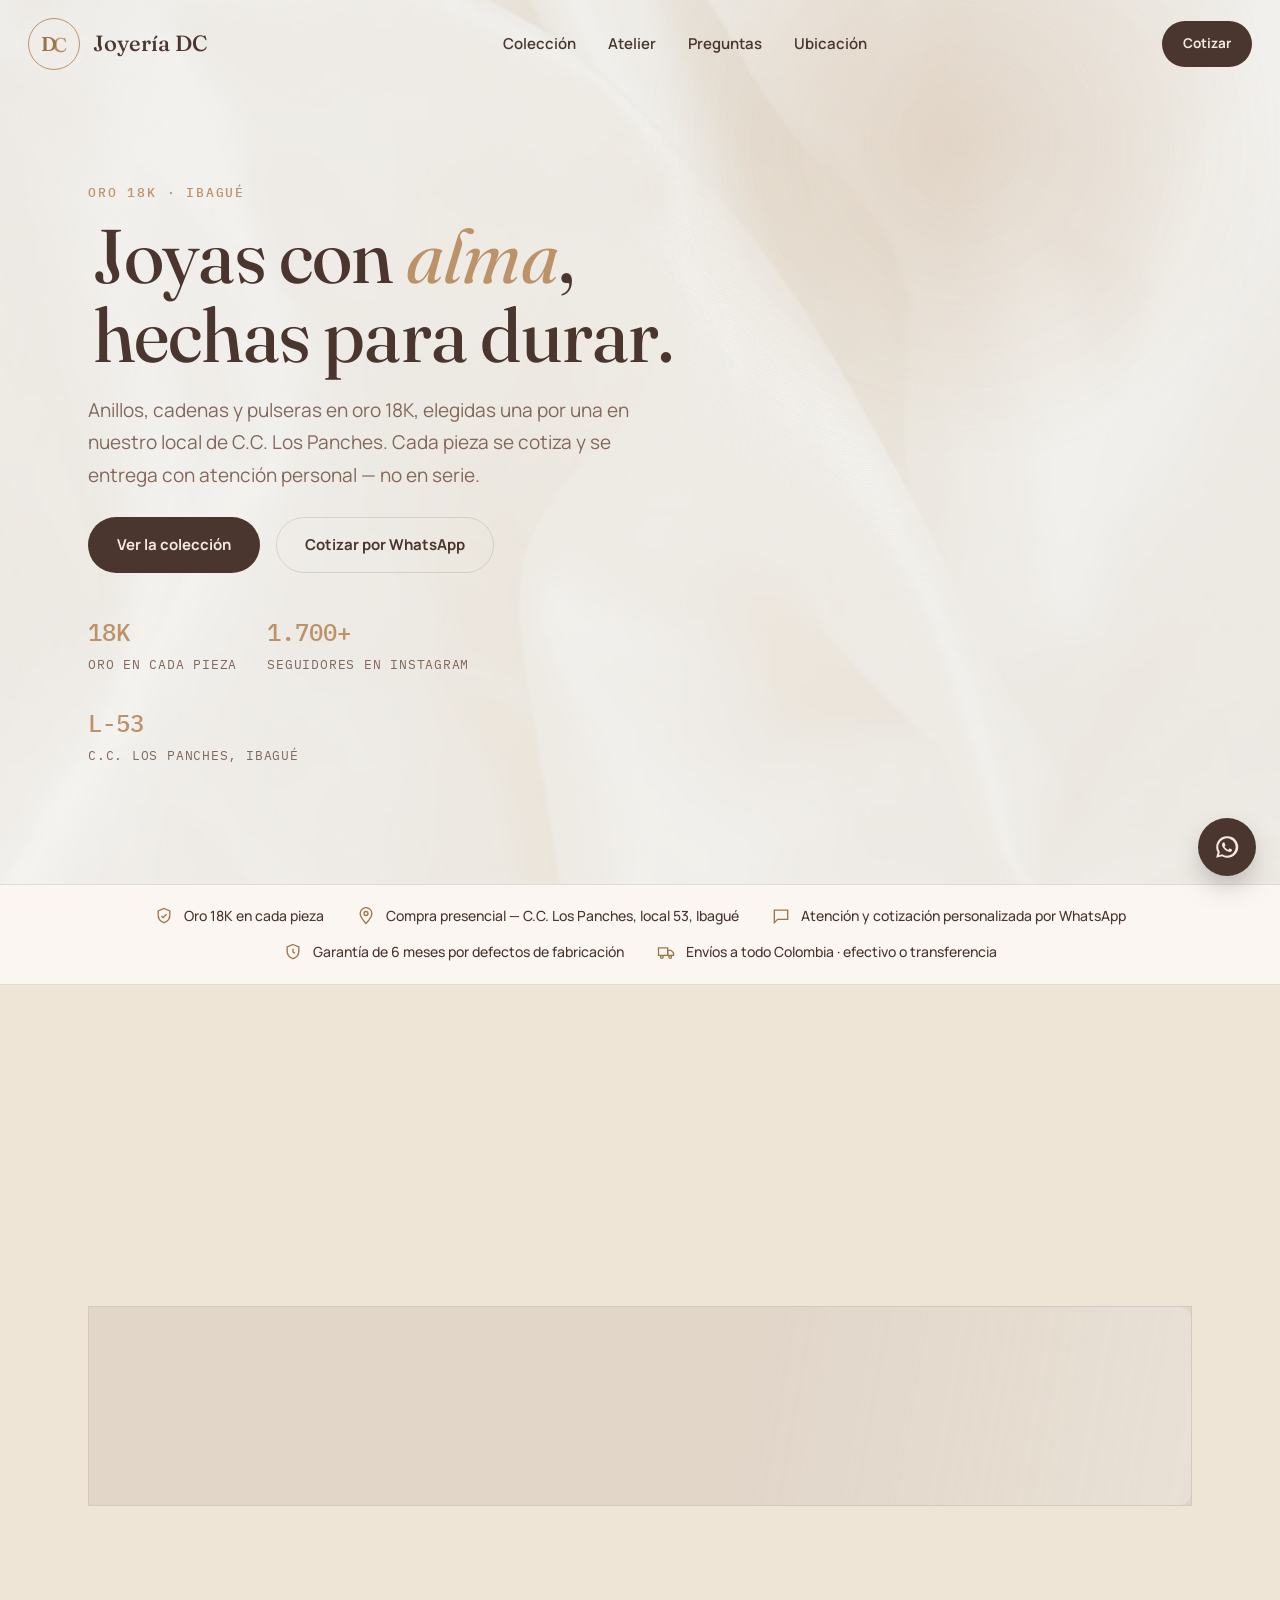
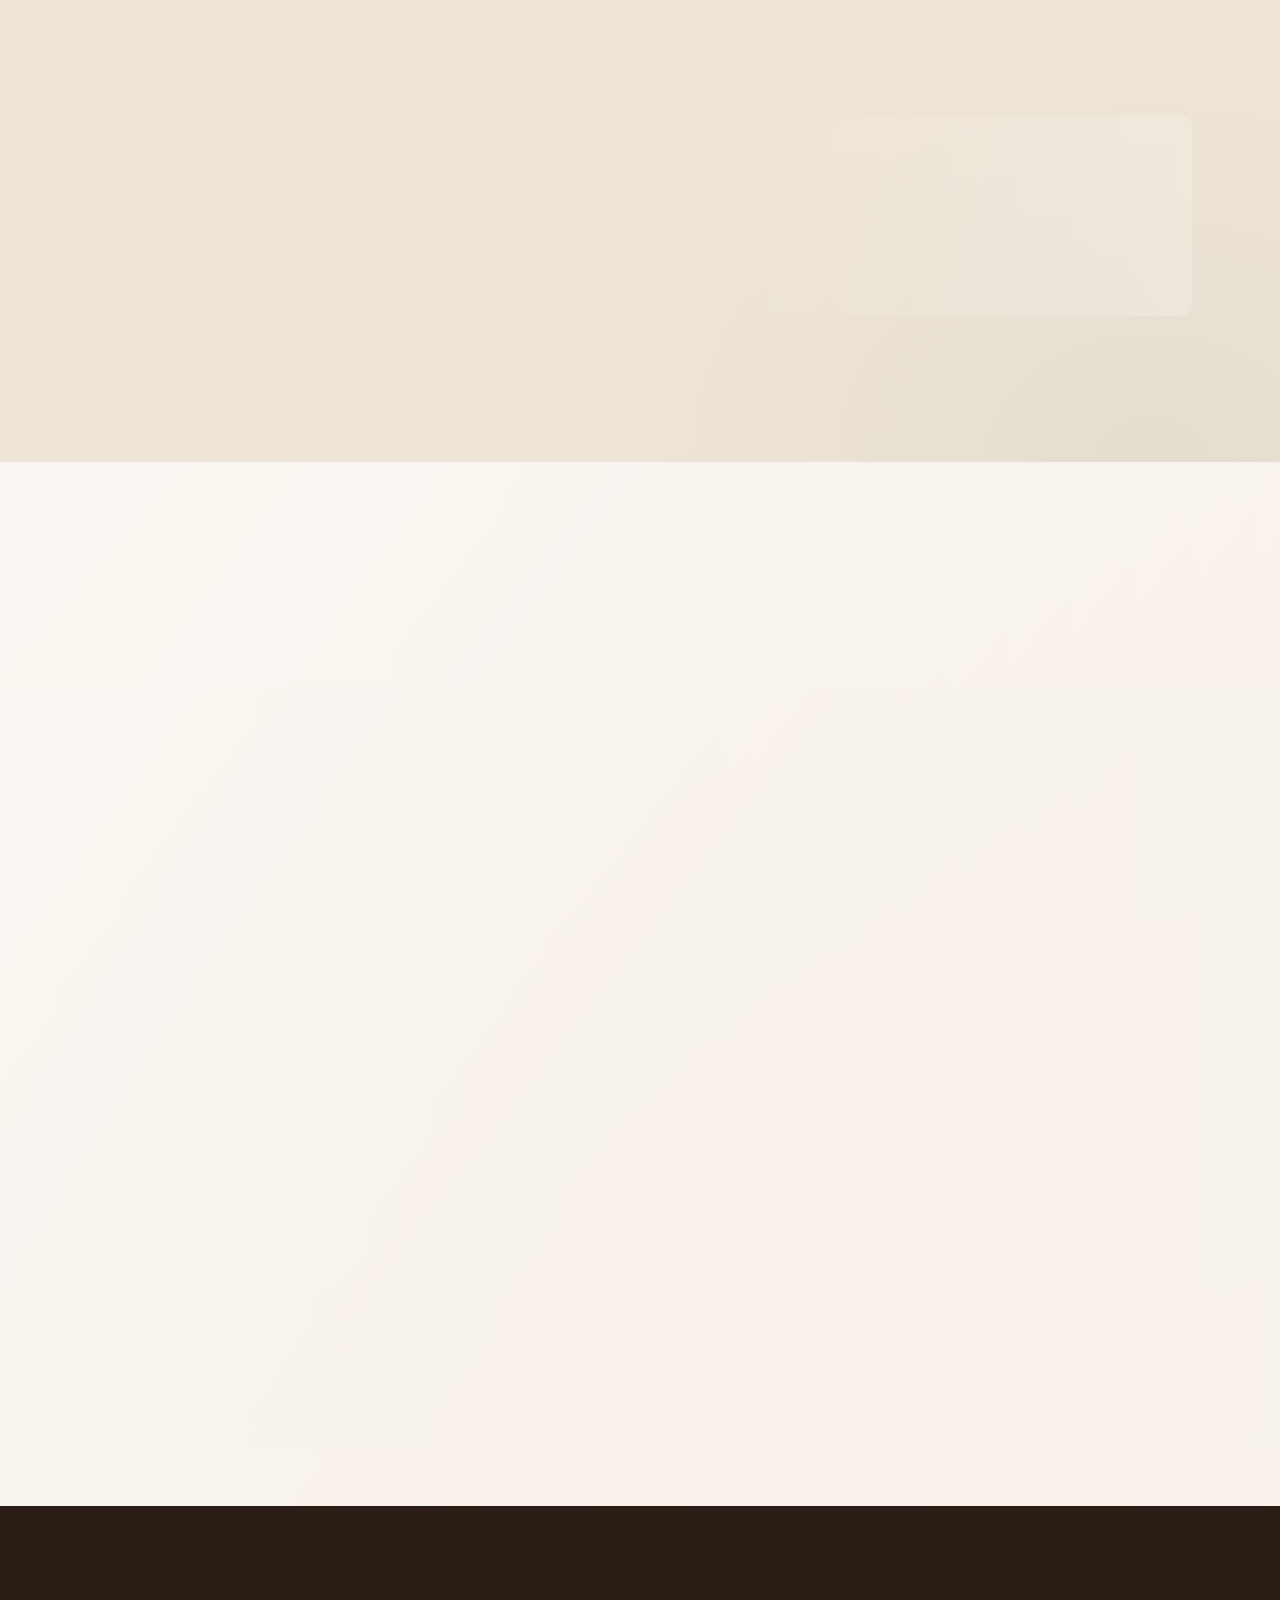
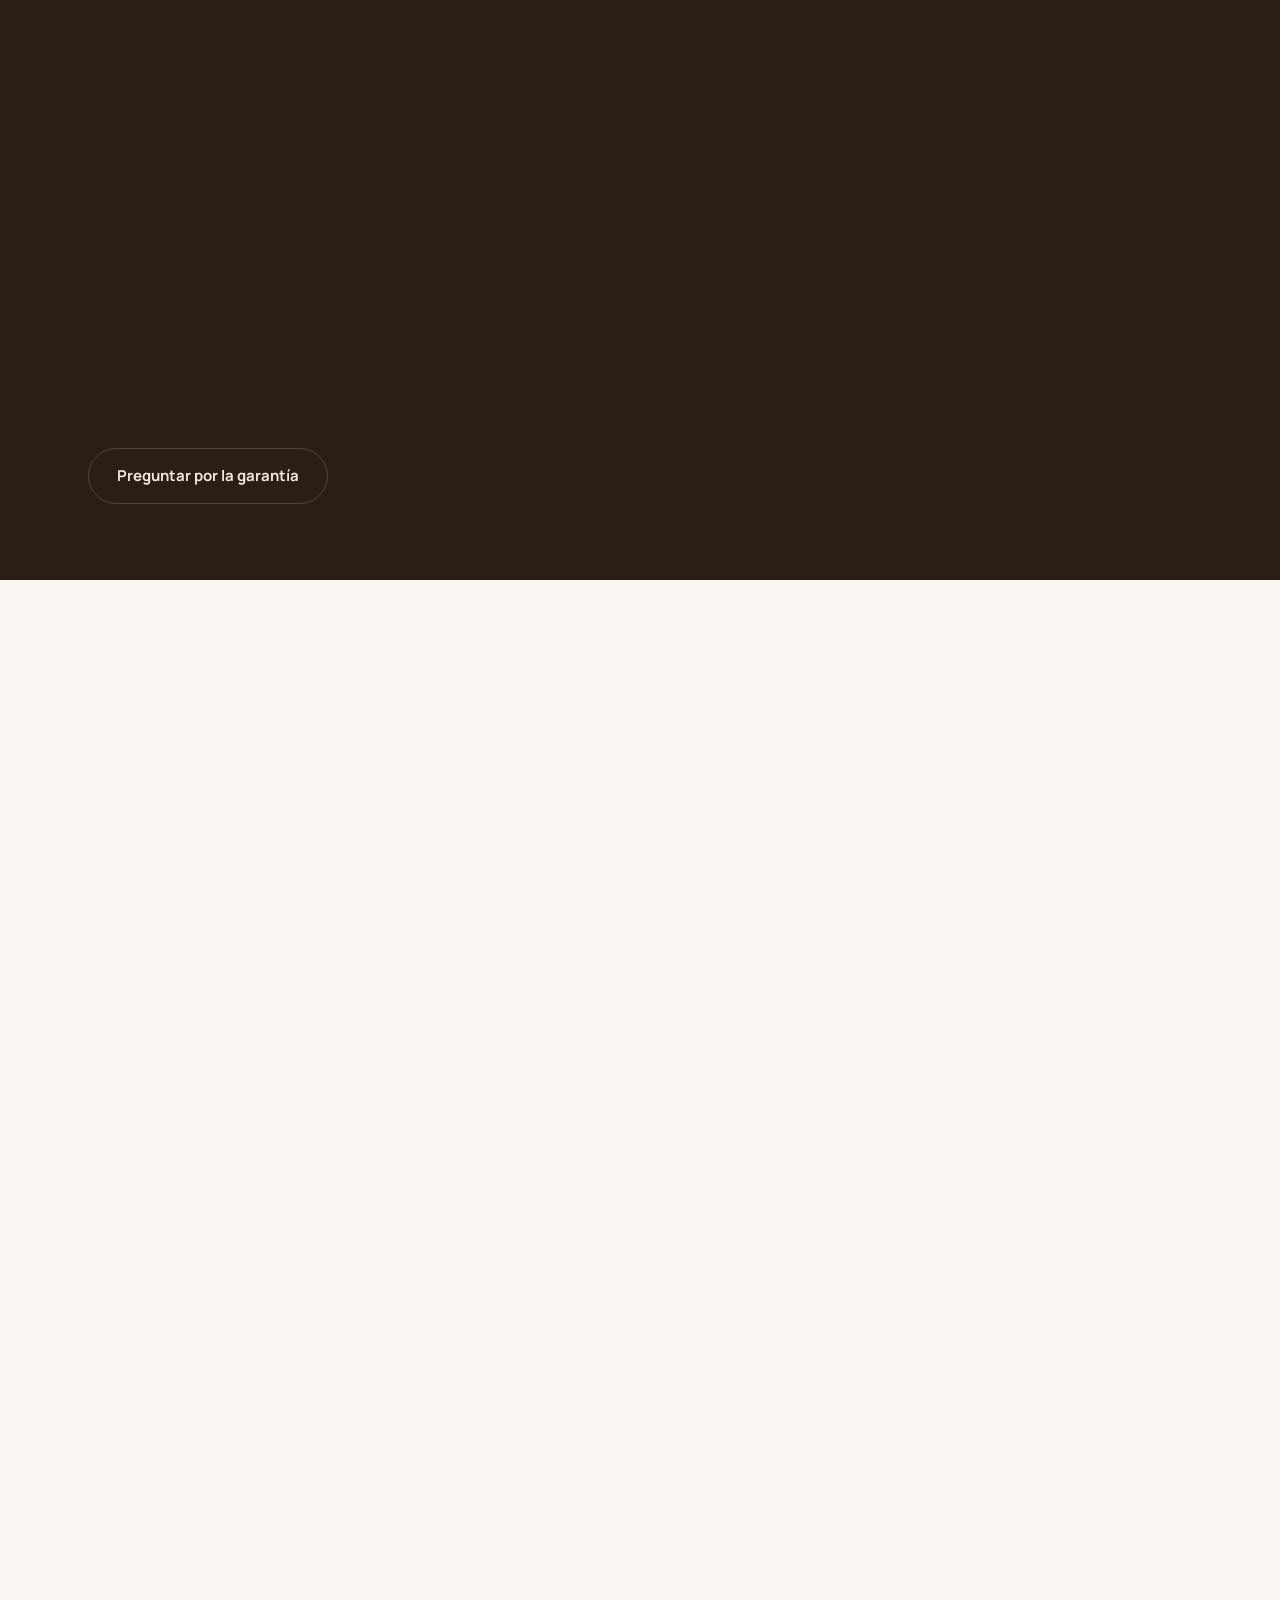
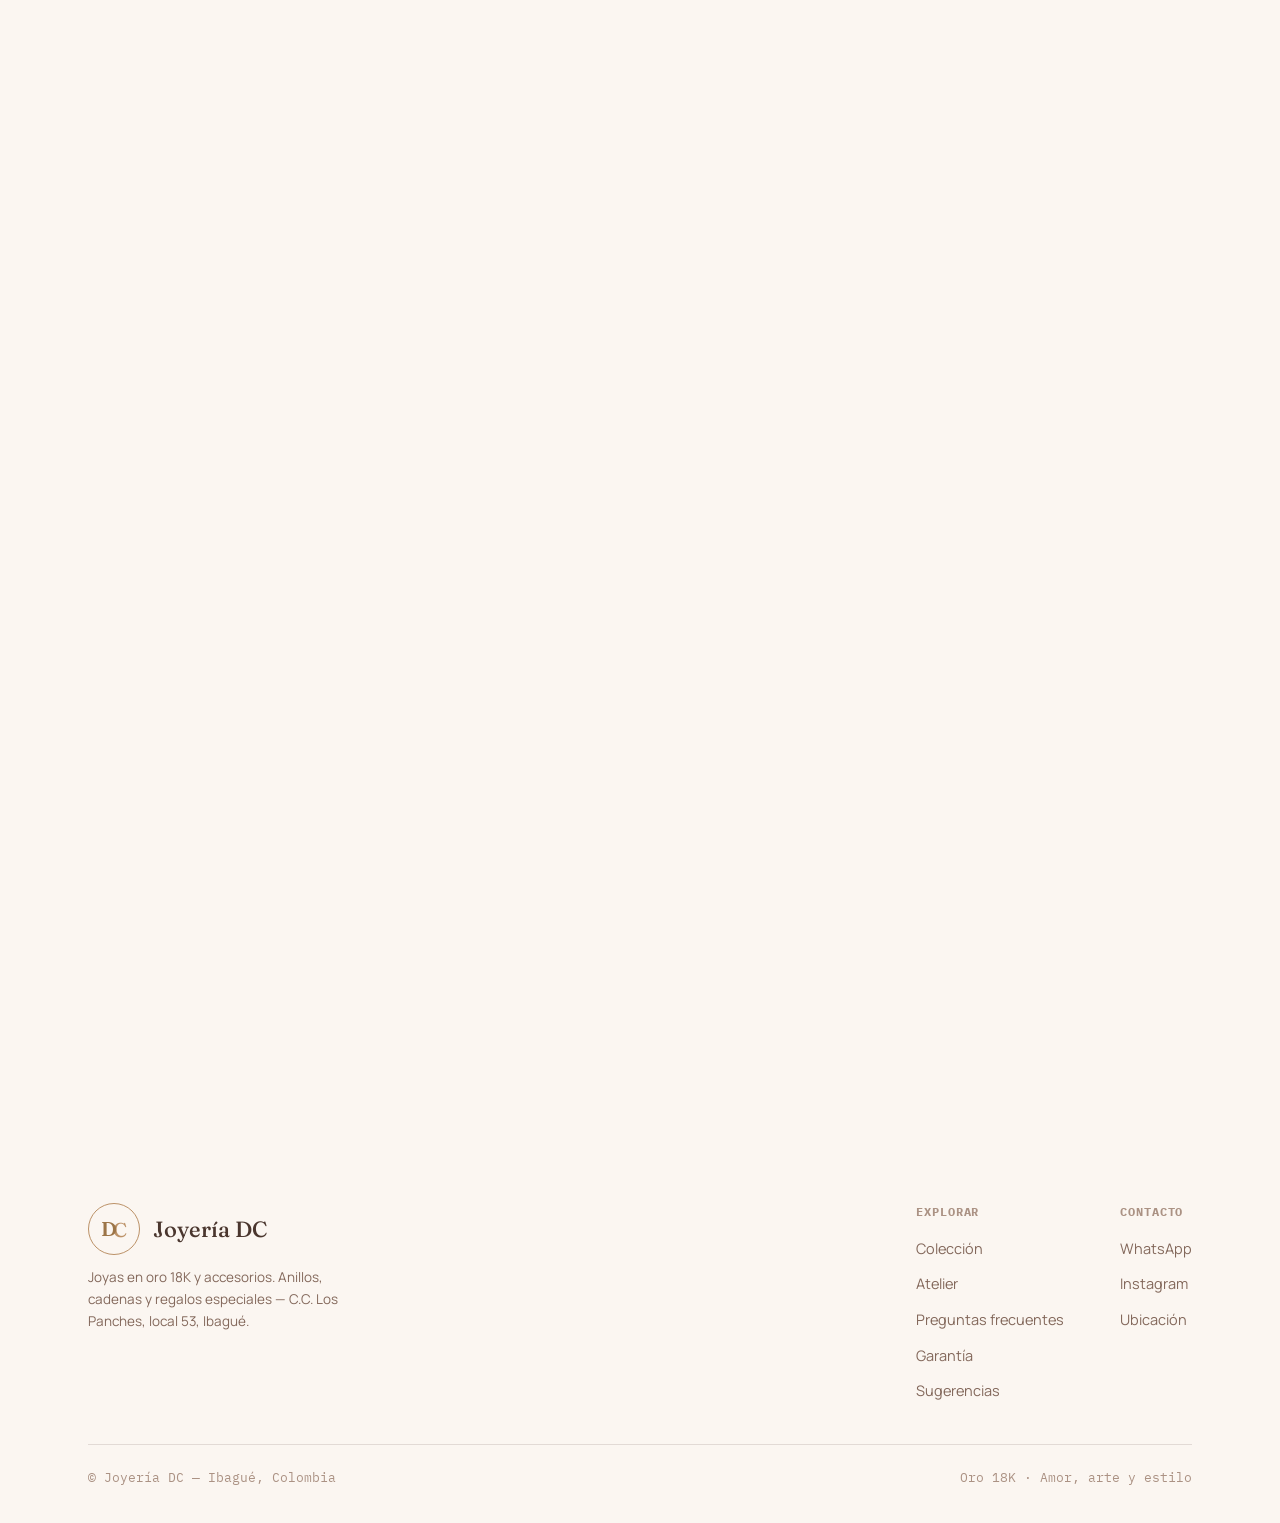
==== commit 80f393da: "fondos: un fondo por zona en vez de seda continua - Portada (hero) y Atelier: seda marfil, con más t" ====
--- a/index.html
+++ b/index.html
@@ -156,45 +156,6 @@
     </div>
   </section>
 
-  <section id="faq" class="faq">
-    <div class="container">
-      <div class="section-head reveal">
-        <div>
-          <p class="eyebrow">Preguntas frecuentes</p>
-          <h2 style="font-size:clamp(28px,3.4vw,42px)">Lo que más nos preguntan.</h2>
-        </div>
-        <p class="lede">¿No ves tu pregunta? Escríbenos por WhatsApp y te respondemos al momento.</p>
-      </div>
-
-      <div class="faq-list reveal">
-        <details class="faq-item">
-          <summary>¿El oro es realmente 18K?</summary>
-          <div class="faq-answer"><p>Sí. Trabajamos exclusivamente en oro 18K, sin excepciones. Cada pieza que entregamos cumple ese estándar.</p></div>
-        </details>
-        <details class="faq-item">
-          <summary>¿Puedo ver las piezas en persona?</summary>
-          <div class="faq-answer"><p>Claro. Estamos en C.C. Los Panches, local 53, en Ibagué. Puedes acercarte a ver y medir las piezas antes de decidir.</p></div>
-        </details>
-        <details class="faq-item">
-          <summary>¿Cuál es el horario de atención?</summary>
-          <div class="faq-answer"><p data-cs="faq_horario">Atendemos de lunes a viernes, de 9:00 a.m. a 5:00 p.m., en C.C. Los Panches, local 53, Ibagué.</p></div>
-        </details>
-        <details class="faq-item">
-          <summary>¿Qué formas de pago aceptan?</summary>
-          <div class="faq-answer"><p data-cs="faq_pagos">Aceptamos efectivo y transferencia (Nequi, Daviplata o transferencia bancaria). El pago se realiza al confirmar la pieza.</p></div>
-        </details>
-        <details class="faq-item">
-          <summary>¿Hacen envíos dentro de Colombia?</summary>
-          <div class="faq-answer"><p data-cs="faq_envios">Sí. Enviamos a todo el país: coordinamos la transportadora, el costo y el tiempo de entrega por WhatsApp según tu ciudad. También puedes recoger tu pieza en el local.</p></div>
-        </details>
-        <details class="faq-item">
-          <summary>¿Ofrecen garantía y mantenimiento del oro?</summary>
-          <div class="faq-answer"><p>Sí. Todas las piezas son oro 18K respaldado en la factura, con garantía de 6 meses por defectos de fabricación e incluyen una primera limpieza sin costo. <a href="#garantia">Ver garantía completa</a>.</p></div>
-        </details>
-      </div>
-    </div>
-  </section>
-
   <section id="garantia" class="garantia">
     <div class="container">
       <div class="section-head reveal">
@@ -228,6 +189,45 @@
     </div>
   </section>
 
+  <section id="faq" class="faq">
+    <div class="container">
+      <div class="section-head reveal">
+        <div>
+          <p class="eyebrow">Preguntas frecuentes</p>
+          <h2 style="font-size:clamp(28px,3.4vw,42px)">Lo que más nos preguntan.</h2>
+        </div>
+        <p class="lede">¿No ves tu pregunta? Escríbenos por WhatsApp y te respondemos al momento.</p>
+      </div>
+
+      <div class="faq-list reveal">
+        <details class="faq-item">
+          <summary>¿El oro es realmente 18K?</summary>
+          <div class="faq-answer"><p>Sí. Trabajamos exclusivamente en oro 18K, sin excepciones. Cada pieza que entregamos cumple ese estándar.</p></div>
+        </details>
+        <details class="faq-item">
+          <summary>¿Puedo ver las piezas en persona?</summary>
+          <div class="faq-answer"><p>Claro. Estamos en C.C. Los Panches, local 53, en Ibagué. Puedes acercarte a ver y medir las piezas antes de decidir.</p></div>
+        </details>
+        <details class="faq-item">
+          <summary>¿Cuál es el horario de atención?</summary>
+          <div class="faq-answer"><p data-cs="faq_horario">Atendemos de lunes a viernes, de 9:00 a.m. a 5:00 p.m., en C.C. Los Panches, local 53, Ibagué.</p></div>
+        </details>
+        <details class="faq-item">
+          <summary>¿Qué formas de pago aceptan?</summary>
+          <div class="faq-answer"><p data-cs="faq_pagos">Aceptamos efectivo y transferencia (Nequi, Daviplata o transferencia bancaria). El pago se realiza al confirmar la pieza.</p></div>
+        </details>
+        <details class="faq-item">
+          <summary>¿Hacen envíos dentro de Colombia?</summary>
+          <div class="faq-answer"><p data-cs="faq_envios">Sí. Enviamos a todo el país: coordinamos la transportadora, el costo y el tiempo de entrega por WhatsApp según tu ciudad. También puedes recoger tu pieza en el local.</p></div>
+        </details>
+        <details class="faq-item">
+          <summary>¿Ofrecen garantía y mantenimiento del oro?</summary>
+          <div class="faq-answer"><p>Sí. Todas las piezas son oro 18K respaldado en la factura, con garantía de 6 meses por defectos de fabricación e incluyen una primera limpieza sin costo. <a href="#garantia">Ver garantía completa</a>.</p></div>
+        </details>
+      </div>
+    </div>
+  </section>
+
   <section id="ubicacion" class="loc">
     <div class="container">
       <div class="loc-grid">
--- a/assets/styles.css
+++ b/assets/styles.css
@@ -677,3 +677,76 @@
   .loc-visual{padding:0; background:var(--bg-alt);}
   .loc-visual iframe{width:100%; height:100%; border:0; display:block;}
   @media (max-width:860px){ .loc-visual{aspect-ratio:16/10;} }
+
+  /* ===================================================================
+     Fondos por sección (2026-09-01) — se abandona la "seda continua":
+       · Portada (hero) y Atelier  → seda (tinte más fuerte donde hay texto)
+       · Garantías rápidas / FAQ / Ubicación / Sugerencias / footer → blanco cálido
+       · Colección → marfil liso (sin foto: las joyas son protagonistas)
+       · Garantía → chocolate oscuro con texto crema
+     =================================================================== */
+  :root{
+    --sec-blanco:#FBF6F1;
+    --sec-marfil:#EFE5D7;
+    --sec-choco:#2B1E17;
+    --sec-choco-ink:#F4E7D9;
+    --sec-choco-soft:#CBB4A2;
+    --sec-choco-gold:#E0B183;
+    --sec-choco-border:rgba(244,231,217,.18);
+    --silk-photo-ivory:rgba(250,245,239,.86);   /* más tinte = menos textura bajo el texto */
+  }
+  @media (prefers-color-scheme: dark){
+    :root:not([data-theme="light"]){
+      --sec-blanco:#2C201C;
+      --sec-marfil:#241A16;
+      --sec-choco:#17100B;
+      --sec-choco-ink:#F4E7D9;
+      --sec-choco-soft:#C6AD9B;
+      --sec-choco-gold:#E4BA8C;
+      --sec-choco-border:rgba(244,231,217,.14);
+      --silk-photo-ivory:rgba(44,32,28,.85);
+    }
+  }
+  :root[data-theme="dark"]{
+    --sec-blanco:#2C201C;
+    --sec-marfil:#241A16;
+    --sec-choco:#17100B;
+    --sec-choco-ink:#F4E7D9;
+    --sec-choco-soft:#C6AD9B;
+    --sec-choco-gold:#E4BA8C;
+    --sec-choco-border:rgba(244,231,217,.14);
+    --silk-photo-ivory:rgba(44,32,28,.85);
+  }
+
+  /* Blanco cálido */
+  .trust-strip,
+  .faq,
+  .loc,
+  .sugg-section,
+  footer{
+    background:var(--sec-blanco);
+  }
+
+  /* Marfil liso — catálogo */
+  #coleccion{
+    background-color:var(--sec-marfil);
+  }
+
+  /* Chocolate oscuro con texto crema — Garantía */
+  .garantia{
+    background:var(--sec-choco);
+  }
+  .garantia .eyebrow{color:var(--sec-choco-gold);}
+  .garantia h2,
+  .garantia .garantia-list strong{color:var(--sec-choco-ink);}
+  .garantia .lede,
+  .garantia .garantia-list p{color:var(--sec-choco-soft);}
+  .garantia .garantia-num{color:var(--sec-choco-gold);}
+  .garantia .garantia-cta.btn-ghost{
+    color:var(--sec-choco-ink);
+    border-color:var(--sec-choco-border);
+  }
+  .garantia .garantia-cta.btn-ghost:hover{
+    color:var(--sec-choco-gold);
+    border-color:var(--sec-choco-gold);
+  }
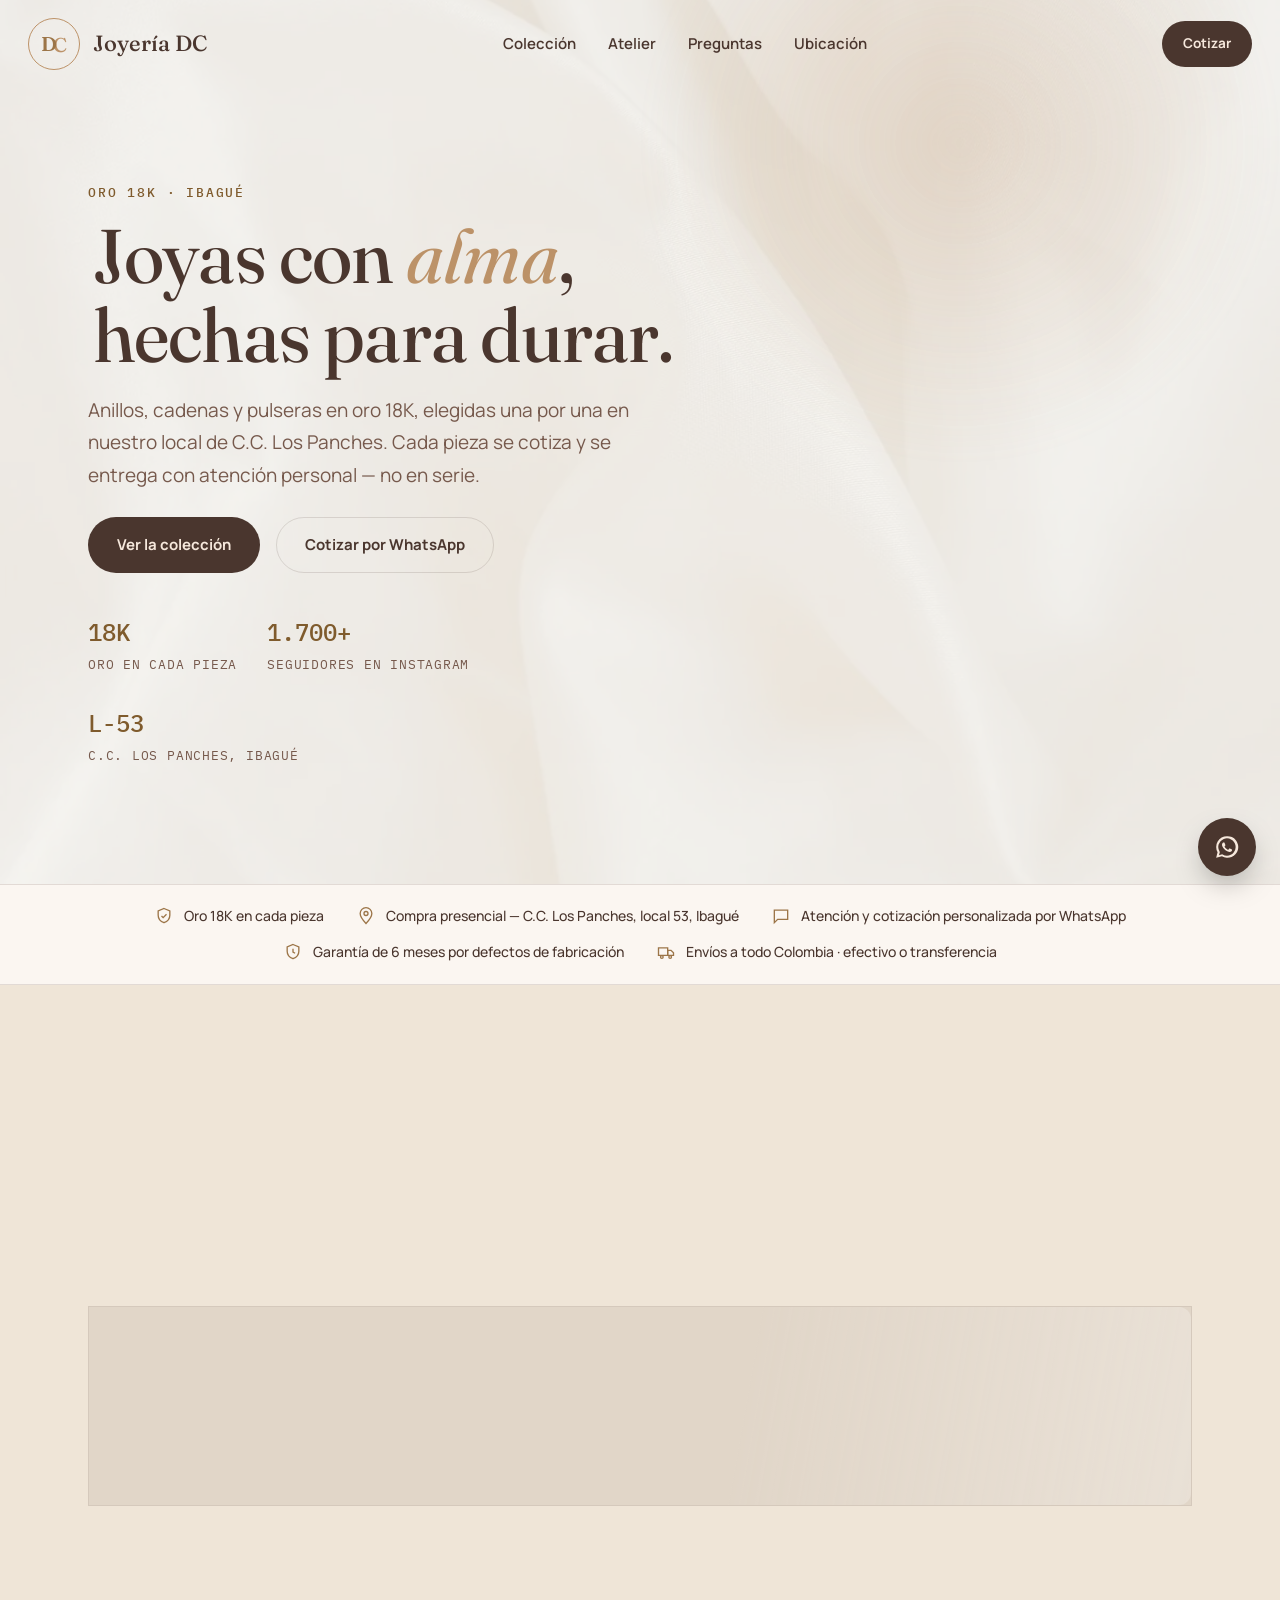
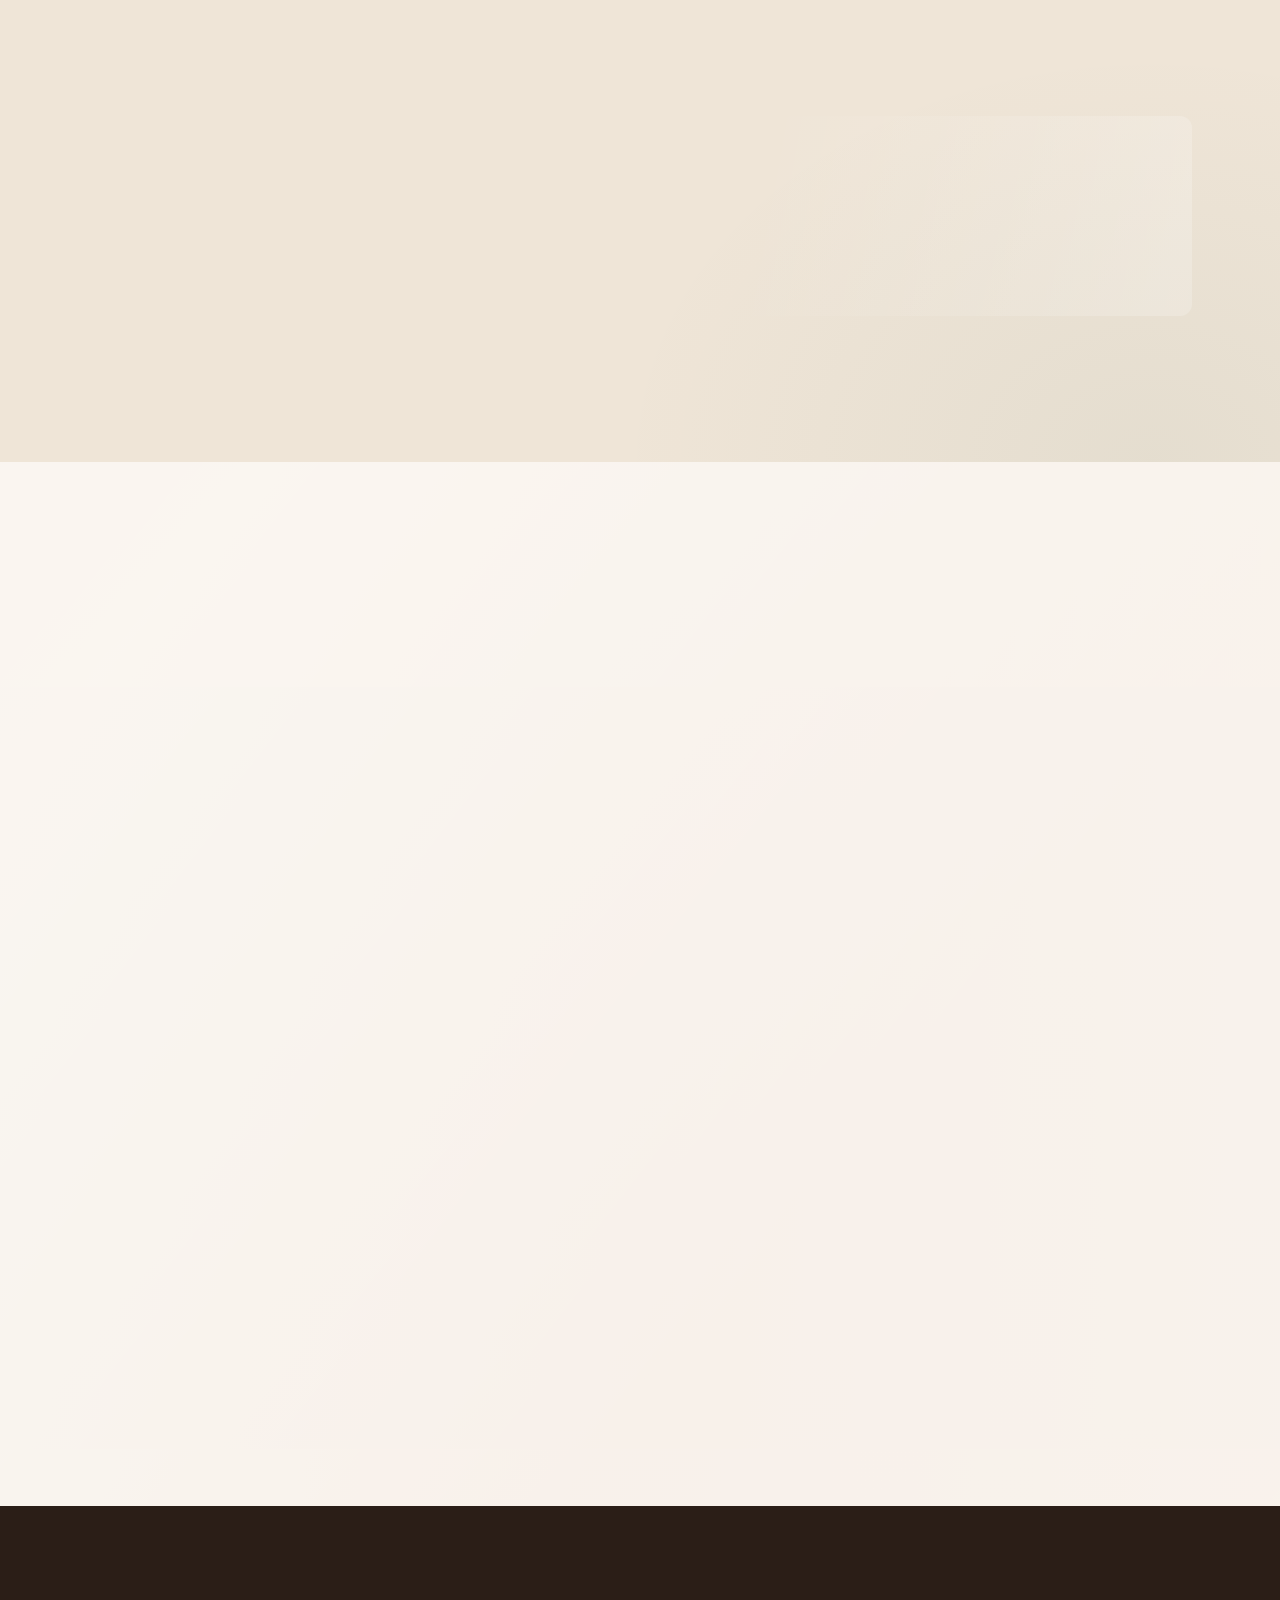
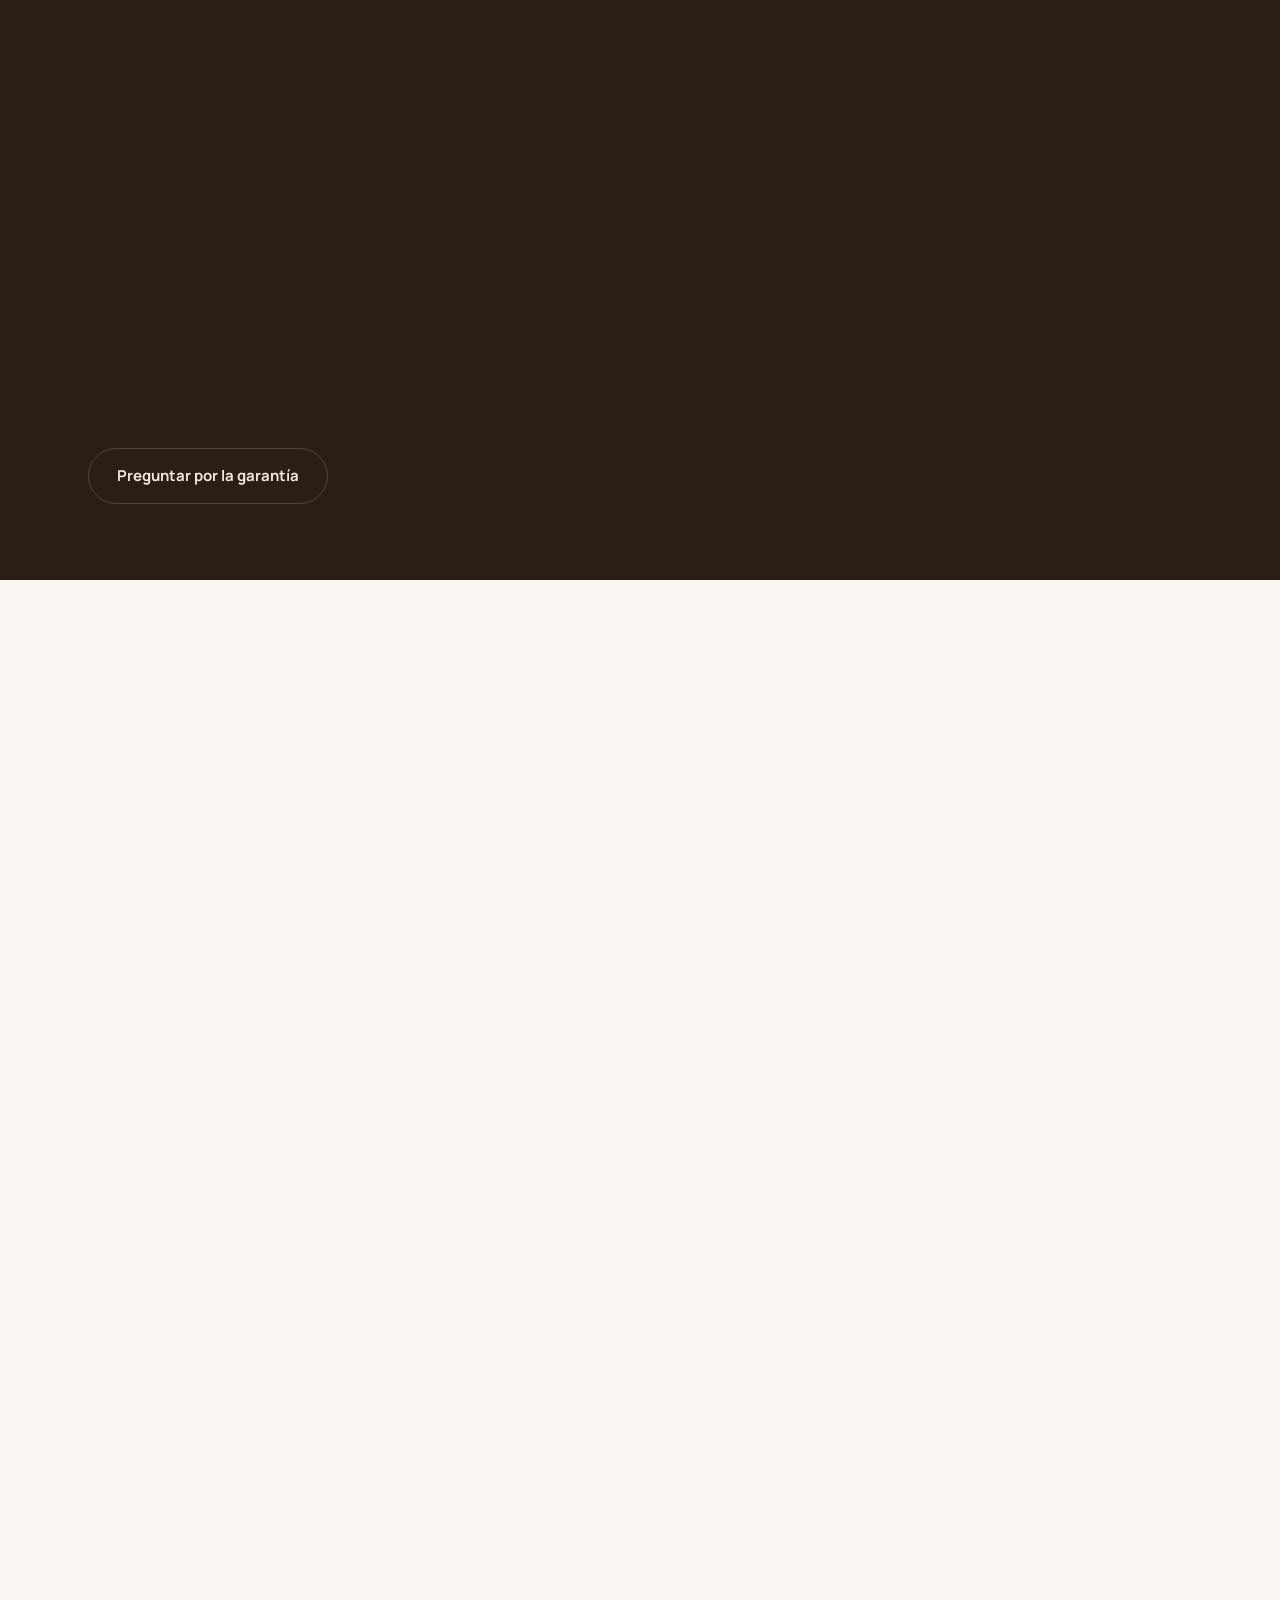
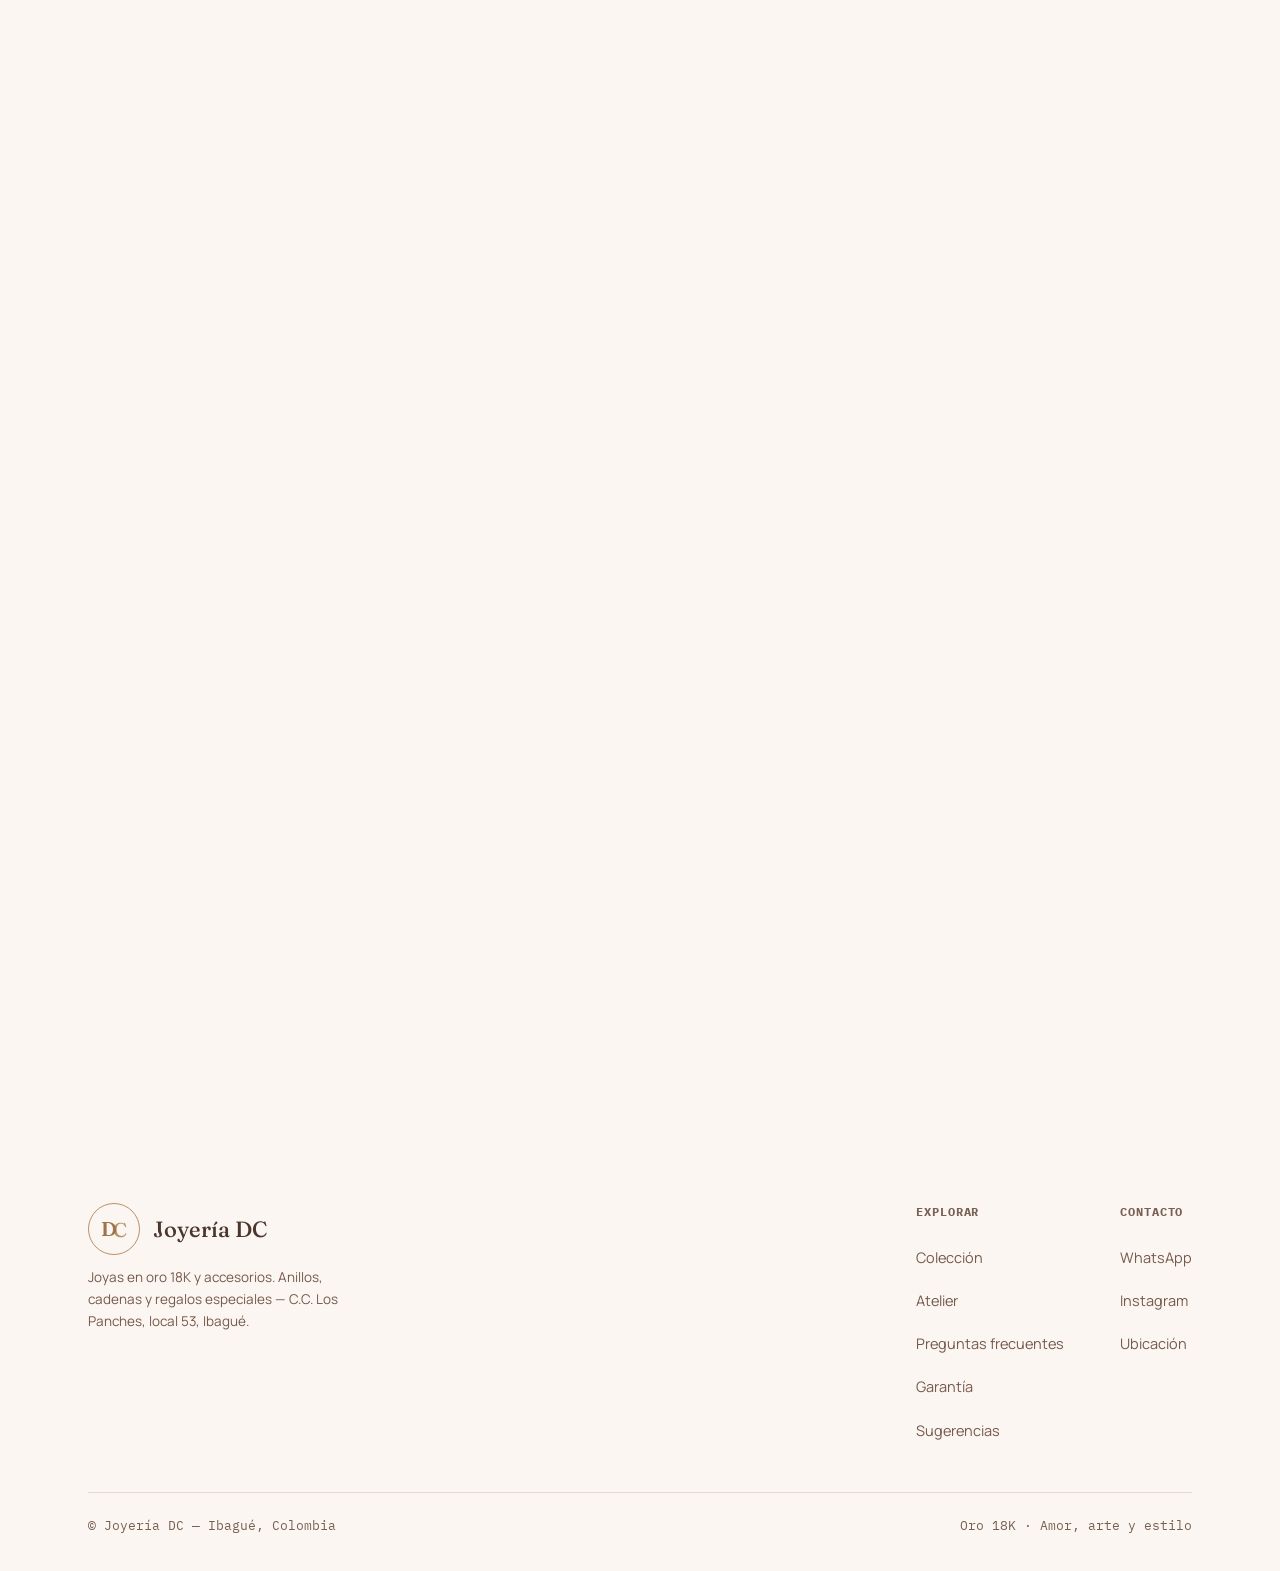
==== commit 9ba92fcb: "fix: hallazgos de la revisión final + keep-alive de Supabase - Categorías: sin recuadro gris vacío c" ====
--- a/index.html
+++ b/index.html
@@ -5,6 +5,22 @@
 <meta name="viewport" content="width=device-width, initial-scale=1">
 <title>Joyería DC</title>
 <meta name="description" content="Joyas en oro 18K en Ibagué — anillos, cadenas y pulseras. Cotiza por WhatsApp y déjanos tu sugerencia.">
+<link rel="icon" href="assets/favicon.svg" type="image/svg+xml">
+<link rel="icon" href="assets/favicon-32.png" sizes="32x32" type="image/png">
+<link rel="apple-touch-icon" href="assets/apple-touch-icon.png">
+<meta name="theme-color" content="#F7EAE2">
+<link rel="canonical" href="https://joyeriadc.netlify.app/">
+<meta property="og:type" content="website">
+<meta property="og:locale" content="es_CO">
+<meta property="og:site_name" content="Joyería DC">
+<meta property="og:title" content="Joyería DC — Joyas en oro 18K en Ibagué">
+<meta property="og:description" content="Anillos, cadenas y pulseras en oro 18K. Cotiza por WhatsApp o visítanos en C.C. Los Panches, local 53, Ibagué.">
+<meta property="og:url" content="https://joyeriadc.netlify.app/">
+<meta property="og:image" content="https://joyeriadc.netlify.app/assets/og-image.jpg">
+<meta property="og:image:width" content="1200">
+<meta property="og:image:height" content="630">
+<meta property="og:image:alt" content="Joyería DC — anillo de oro 18K con corazón sobre seda marfil">
+<meta name="twitter:card" content="summary_large_image">
 <link rel="preconnect" href="https://fonts.googleapis.com">
 <link rel="preconnect" href="https://fonts.gstatic.com" crossorigin>
 <link href="https://fonts.googleapis.com/css2?family=Fraunces:ital,opsz,wght@0,9..144,300;0,9..144,450;0,9..144,600;1,9..144,400;1,9..144,500&family=Manrope:wght@400;500;600;700;800&family=IBM+Plex+Mono:wght@400;500&display=swap" rel="stylesheet">
@@ -259,7 +275,7 @@
             <svg class="loc-icon" viewBox="0 0 24 24" fill="none" stroke="currentColor" stroke-width="1.6"><rect x="3" y="3" width="18" height="18" rx="4"/><circle cx="12" cy="12" r="4"/><circle cx="17.2" cy="6.8" r=".6" fill="currentColor" stroke="none"/></svg>
             <div>
               <h4>@joyeriadc__</h4>
-              <p>Síguenos para ver piezas nuevas cada semana.</p>
+              <p>Síguenos para ver nuestras piezas nuevas.</p>
             </div>
           </div>
           <div class="loc-actions">
--- a/assets/styles.css
+++ b/assets/styles.css
@@ -6,10 +6,11 @@
     --surface-glass:rgba(255,251,246,.68);
     --border:rgba(74,54,46,.14);
     --ink:#4A362E;
-    --ink-soft:#83685B;
-    --muted:#AB9284;
+    --ink-soft:#76594C;
+    --muted:#786055;
     --gold:#BC9268;
     --gold-strong:#9C7548;
+    --gold-text:#7F5B2D;
     --gold-glow:rgba(188,146,104,.24);
     --rose:#DDB1A5;
     --btn-fill-bg:#4A362E;
@@ -43,6 +44,7 @@
       --muted:#B99A8A;
       --gold:#E4BA8C;
       --gold-strong:#F1CDA2;
+      --gold-text:#E4BA8C;
       --gold-glow:rgba(228,186,140,.28);
       --rose:#C9948A;
       --btn-fill-bg:#E4BA8C;
@@ -66,6 +68,7 @@
     --muted:#B99A8A;
     --gold:#E4BA8C;
     --gold-strong:#F1CDA2;
+      --gold-text:#E4BA8C;
     --gold-glow:rgba(228,186,140,.28);
     --rose:#C9948A;
     --btn-fill-bg:#E4BA8C;
@@ -137,7 +140,7 @@
   h1,h2,h3{font-family:var(--font-display); font-weight:450; text-wrap:balance; margin:0;}
   .eyebrow{
     font-family:var(--font-mono); font-size:12px; letter-spacing:.14em; text-transform:uppercase;
-    color:var(--gold); font-weight:500; margin:0 0 14px;
+    color:var(--gold-text); font-weight:500; margin:0 0 14px;
   }
   p{margin:0;}
   .lede{color:var(--ink-soft); font-size:18px; line-height:1.7; max-width:56ch;}
@@ -206,7 +209,7 @@
   @media (max-width:860px){
     .nav-links{
       position:fixed; inset:64px 0 0 0; flex-direction:column;
-      justify-content:flex-start; padding:32px 28px; gap:26px; transform:translateX(100%);
+      justify-content:flex-start; padding:32px 28px; gap:6px; transform:translateX(100%);
       transition:transform .32s ease;
       /* Copia opaca de la misma seda (mismo encuadre center/cover que .page-silk)
          para tapar el contenido de la página detrás del menú y verse continuo. */
@@ -219,7 +222,7 @@
       background-repeat:no-repeat, no-repeat;
     }
     .nav-links.is-open{transform:translateX(0);}
-    .nav-links a{font-size:20px;}
+    .nav-links a{font-size:20px; display:inline-block; padding:10px 0;}
     .nav-toggle{display:block; margin-left:auto;}
     .nav-cta{display:none;}
   }
@@ -262,7 +265,7 @@
   .hero-actions{display:flex; gap:16px; margin-top:38px; flex-wrap:wrap;}
   .stat-row{display:flex; gap:36px; margin-top:64px; flex-wrap:wrap;}
   .stat{font-family:var(--font-mono);}
-  .stat-num{display:block; font-size:22px; color:var(--gold); font-weight:500;}
+  .stat-num{display:block; font-size:22px; color:var(--gold-text); font-weight:500;}
   .stat-label{display:block; font-size:11.5px; color:var(--muted); text-transform:uppercase; letter-spacing:.08em; margin-top:4px;}
 
   .logo-wrap{position:relative; z-index:1; display:flex; justify-content:center; align-items:center;}
@@ -320,7 +323,7 @@
   .cat-card p{color:var(--muted); font-size:14.5px; line-height:1.6;}
   .cat-link{
     margin-top:auto; font-family:var(--font-mono); font-size:12px; text-transform:uppercase; letter-spacing:.06em;
-    color:var(--gold); text-decoration:none; display:inline-flex; align-items:center; gap:6px;
+    color:var(--gold-text); text-decoration:none; display:inline-flex; align-items:center; gap:6px;
   }
   .cat-link:hover{text-decoration:underline;}
 
@@ -343,6 +346,7 @@
   }
   @keyframes dc-shimmer{ from{background-position:200% 0;} to{background-position:-200% 0;} }
   @media (prefers-reduced-motion: reduce){ .cat-grid[data-estado="cargando"]::after, .gallery-grid[data-estado="cargando"]::after{animation:none;} }
+  .cat-grid[data-estado="error"]{display:none;}
   .catalogo-error{grid-column:1/-1; display:flex; flex-direction:column; align-items:flex-start; gap:14px; padding:24px; background:var(--surface); border:1px solid var(--border);}
   .catalogo-error p{color:var(--muted); font-size:15px;}
 
@@ -353,7 +357,7 @@
   }
   .story{padding:44px 0;}
   .story:not(:last-child){border-bottom:1px solid var(--border);}
-  .story-index{font-family:var(--font-mono); color:var(--gold); font-size:13px; letter-spacing:.08em;}
+  .story-index{font-family:var(--font-mono); color:var(--gold-text); font-size:13px; letter-spacing:.08em;}
   .story h3{font-size:clamp(24px,3vw,32px); margin-top:10px; font-weight:450;}
   .story p{margin-top:16px; color:var(--ink-soft); max-width:48ch;}
 
@@ -368,7 +372,7 @@
     resize:vertical;
   }
   .field input:focus, .field textarea:focus{border-color:var(--gold);}
-  .sugg-thanks{font-size:14px; color:var(--gold); font-weight:600;}
+  .sugg-thanks{font-size:14px; color:var(--gold-text); font-weight:600;}
   .sugg-thanks[hidden]{display:none;}
   .sugg-list{list-style:none; margin:0; padding:0; display:flex; flex-direction:column-reverse; gap:16px; max-height:420px; overflow-y:auto;}
   .sugg-entry{border-left:2px solid var(--gold); padding:4px 0 4px 18px;}
@@ -423,8 +427,8 @@
   .foot-brand p{margin-top:12px; color:var(--muted); font-size:13.5px; max-width:32ch;}
   .foot-cols{display:flex; gap:56px; flex-wrap:wrap;}
   .foot-col h5{font-family:var(--font-mono); font-size:11.5px; text-transform:uppercase; letter-spacing:.08em; color:var(--muted); margin:0 0 14px;}
-  .foot-col ul{list-style:none; margin:0; padding:0; display:flex; flex-direction:column; gap:10px;}
-  .foot-col a{text-decoration:none; font-size:14px; color:var(--ink-soft);}
+  .foot-col ul{list-style:none; margin:0; padding:0; display:flex; flex-direction:column; gap:0;}
+  .foot-col a{text-decoration:none; font-size:14px; color:var(--ink-soft); display:inline-block; padding:10px 0;}
   .foot-col a:hover{color:var(--gold);}
   .foot-bottom{margin-top:56px; padding-top:22px; border-top:1px solid var(--border); display:flex; justify-content:space-between; gap:14px; flex-wrap:wrap; font-size:12.5px; color:var(--muted); font-family:var(--font-mono);}
 
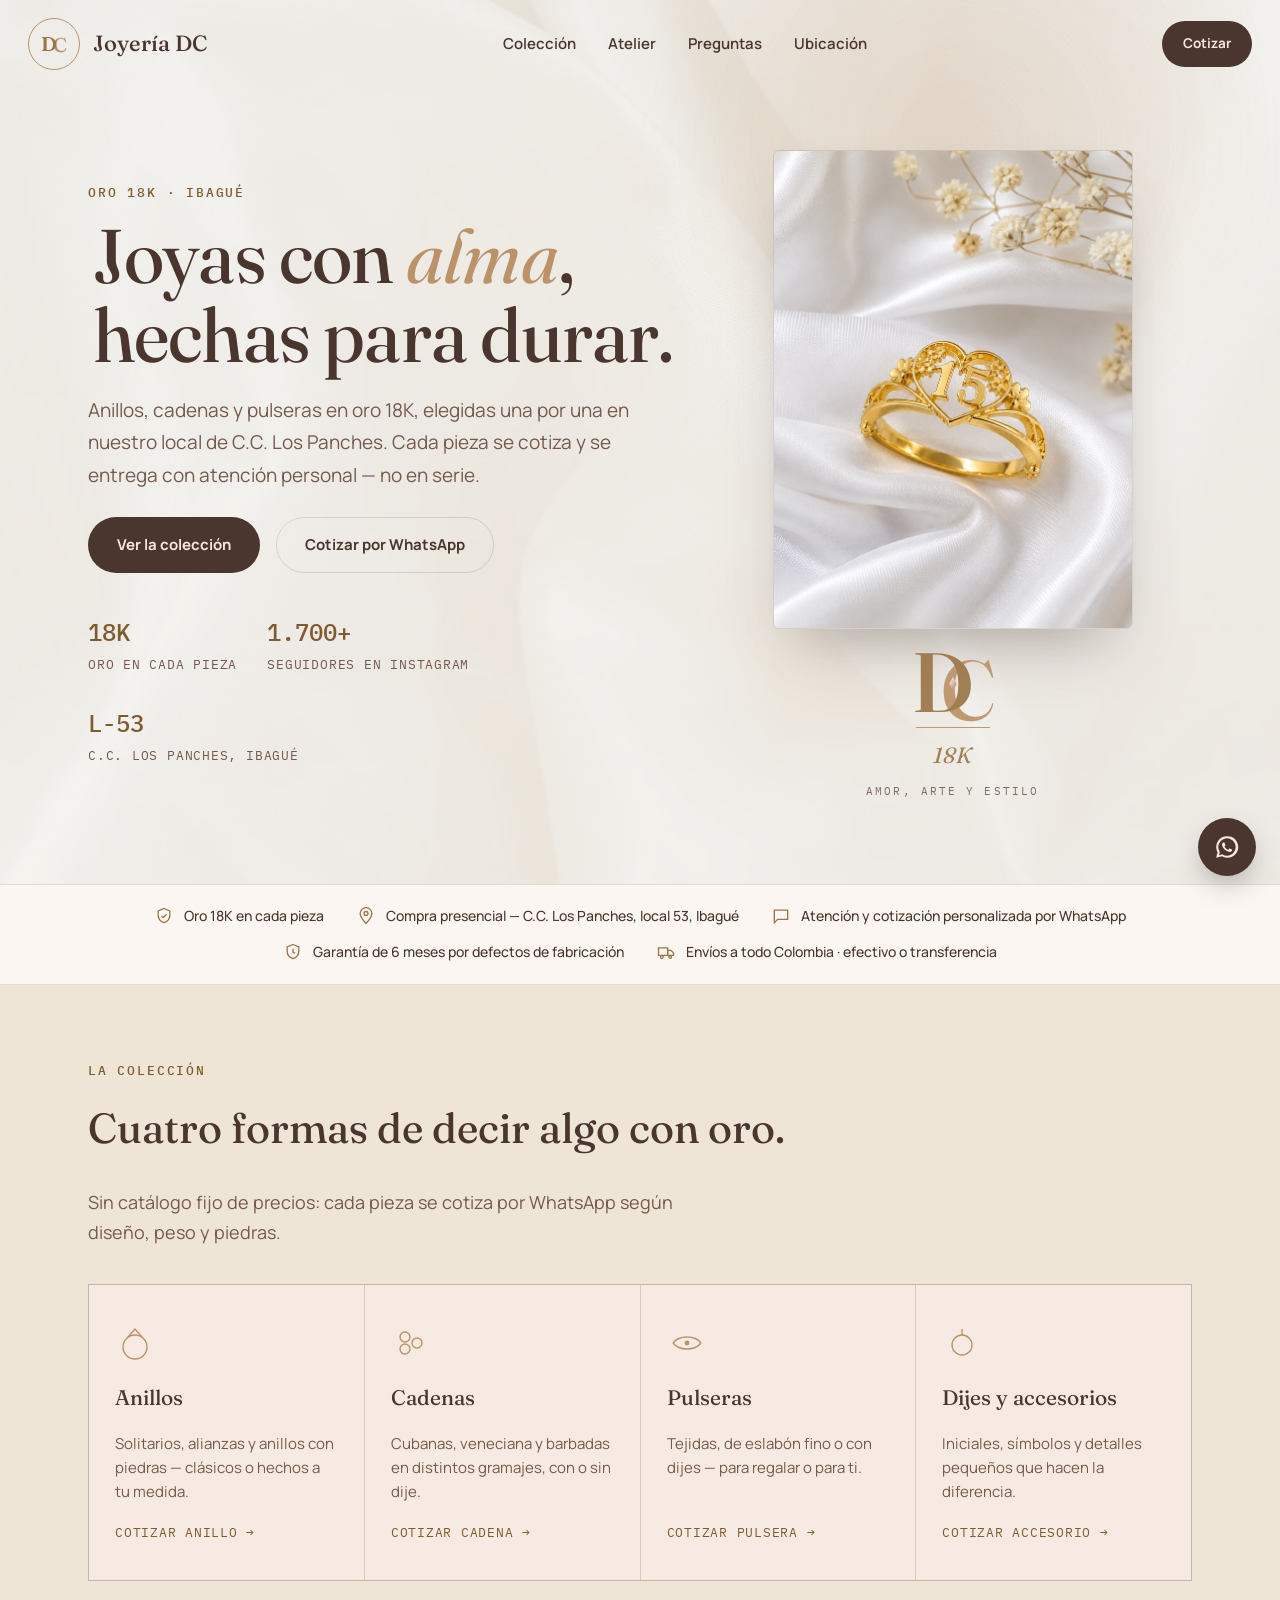
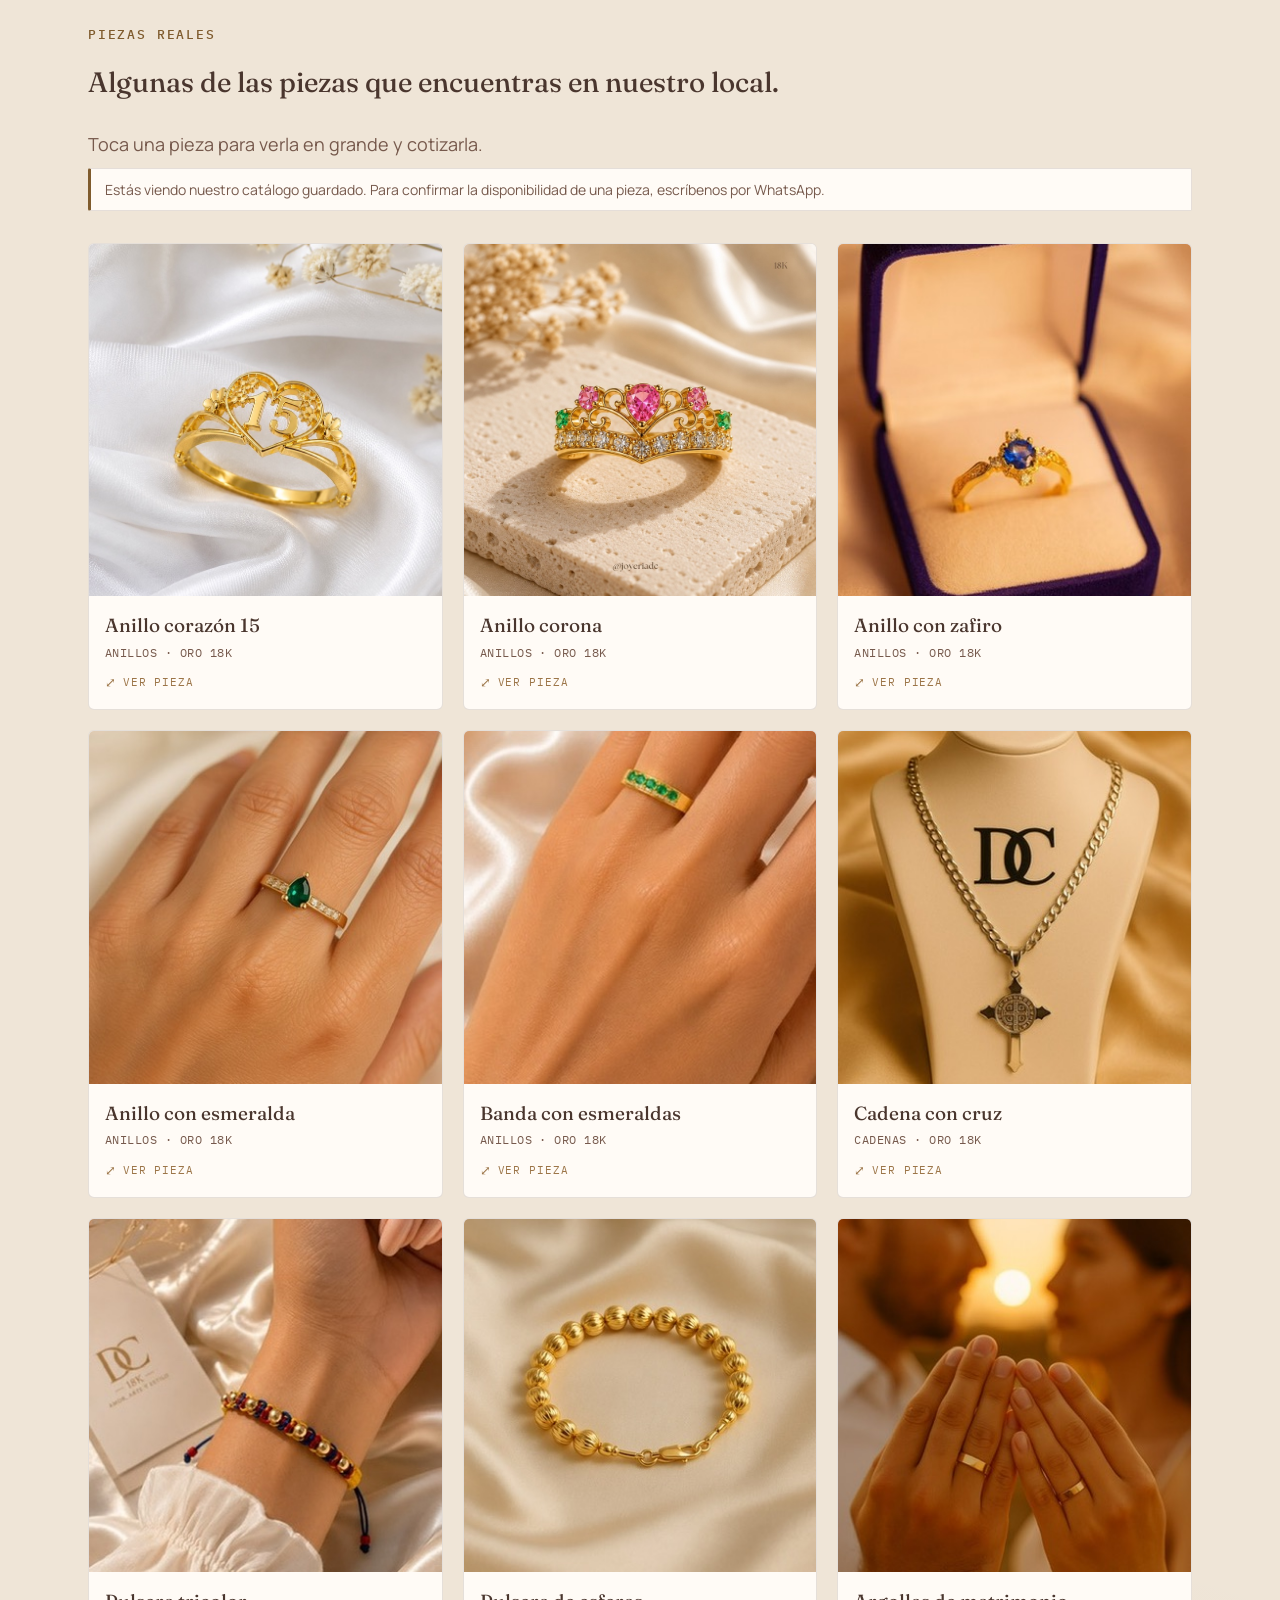
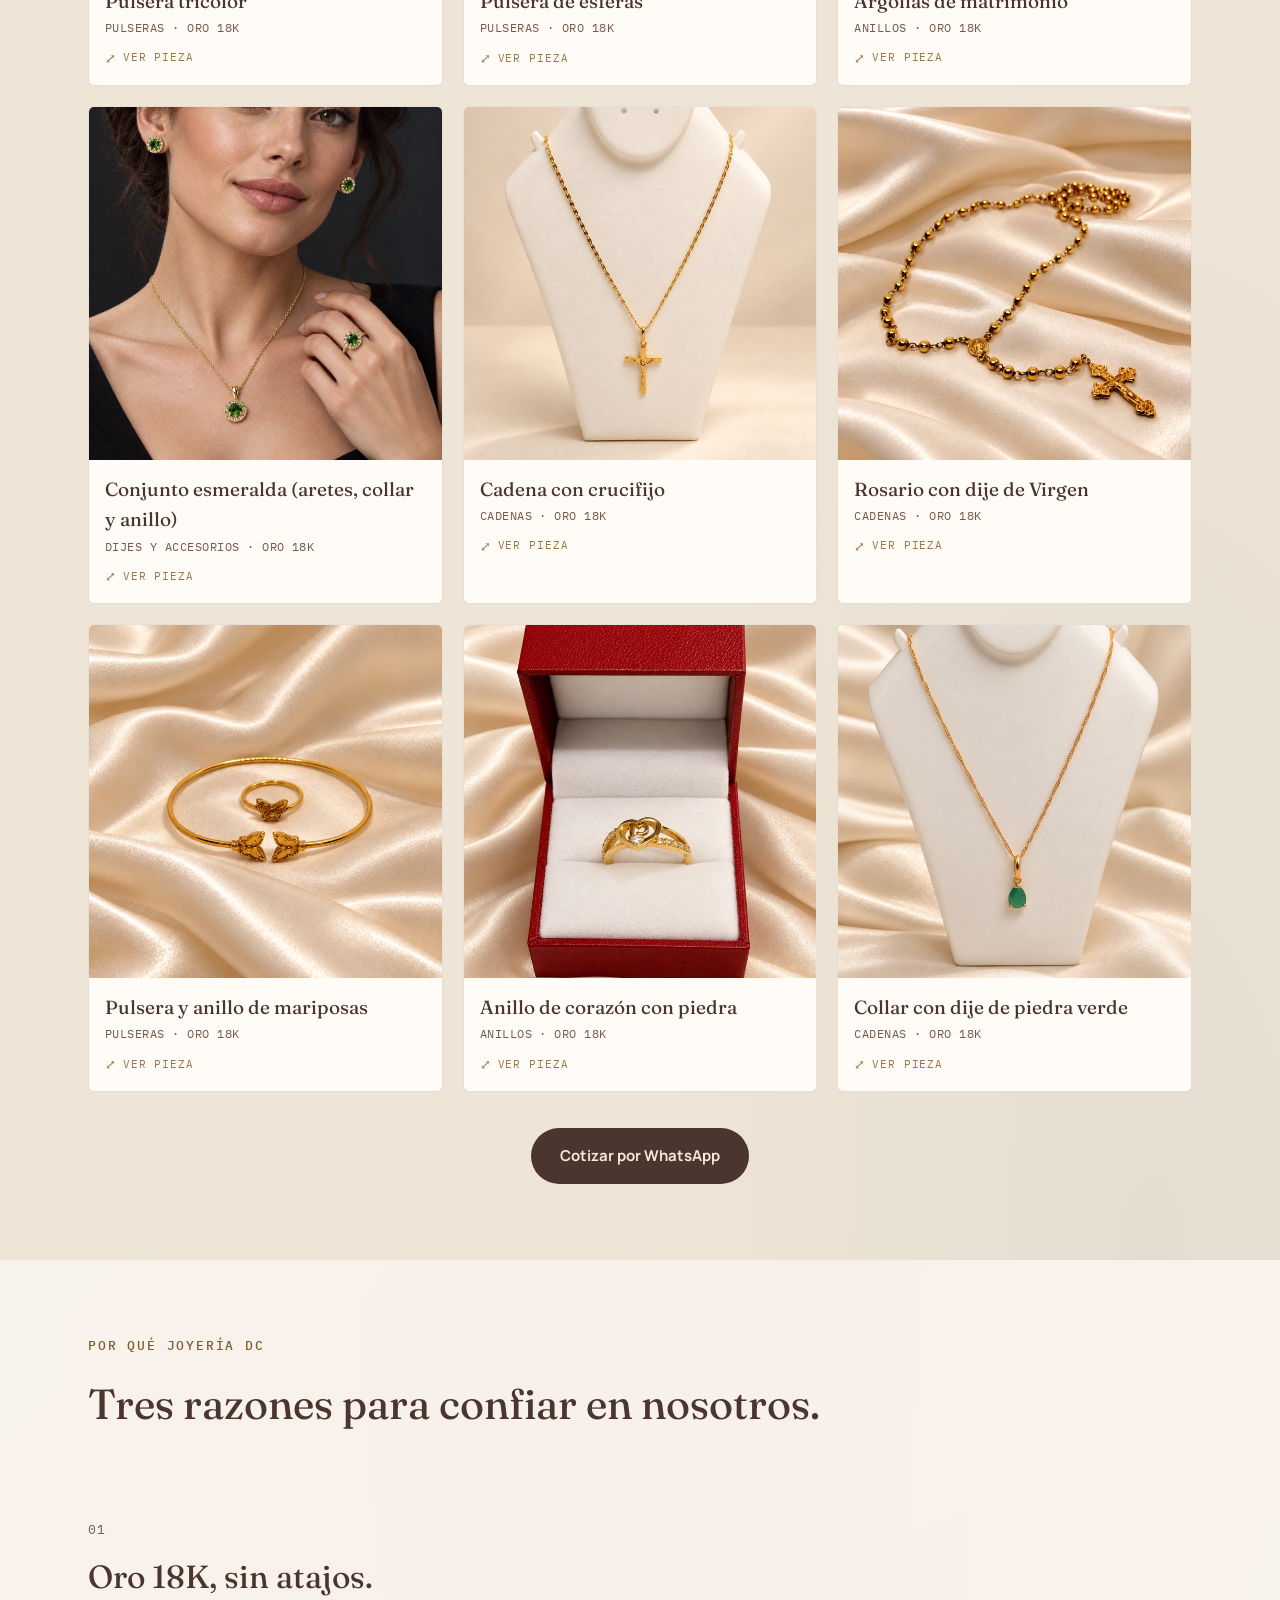
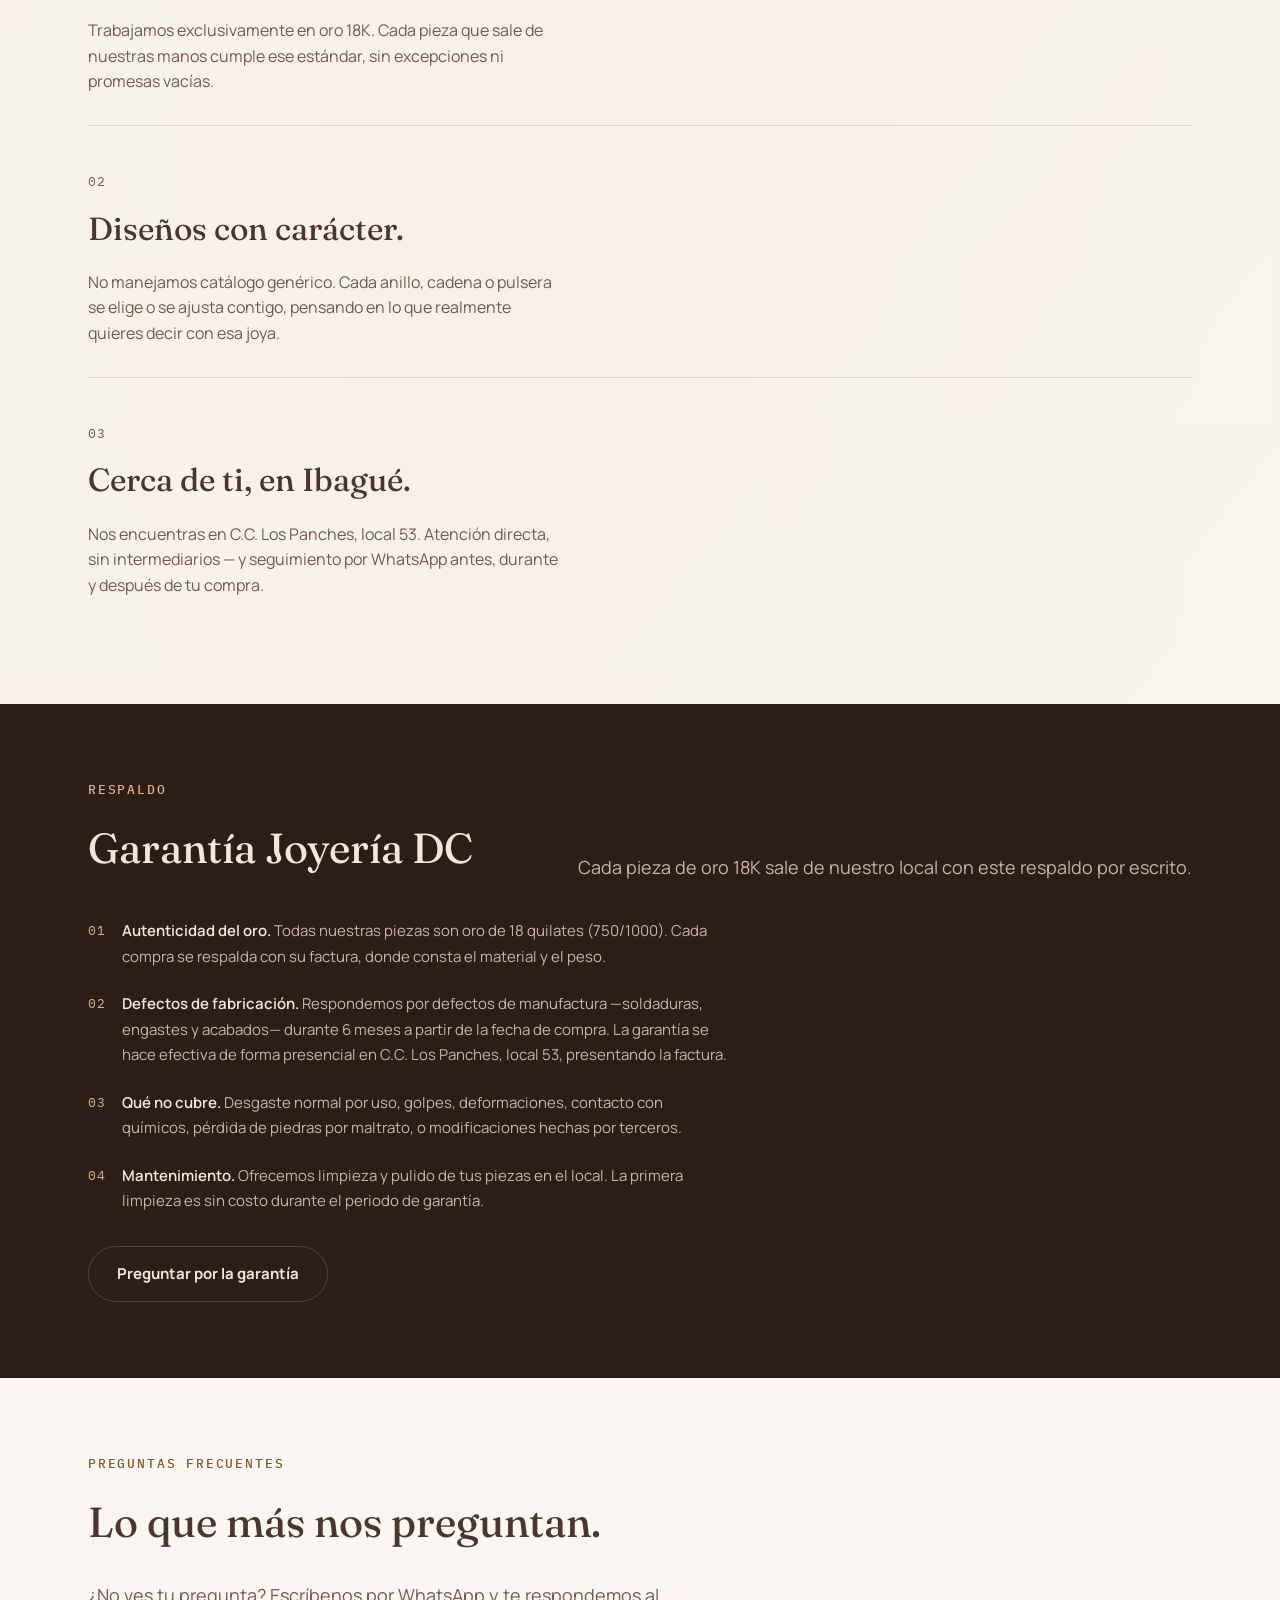
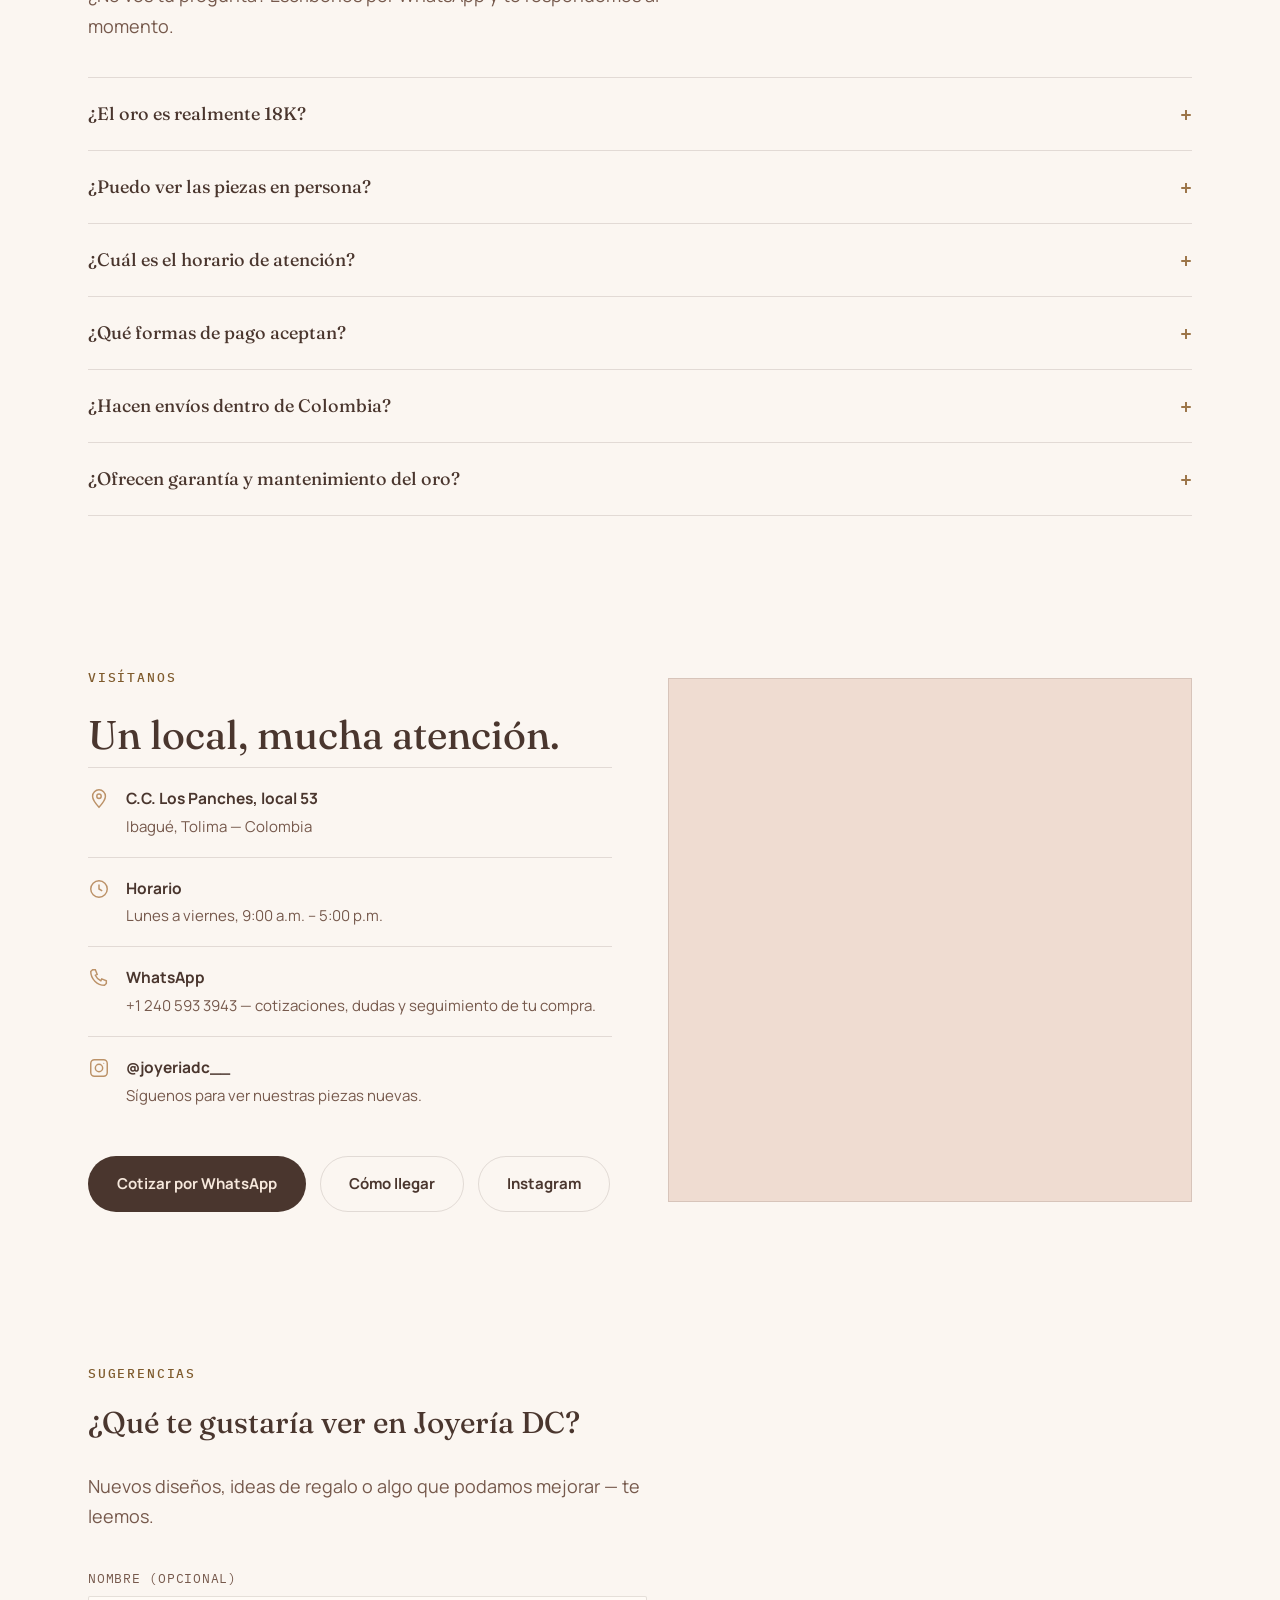
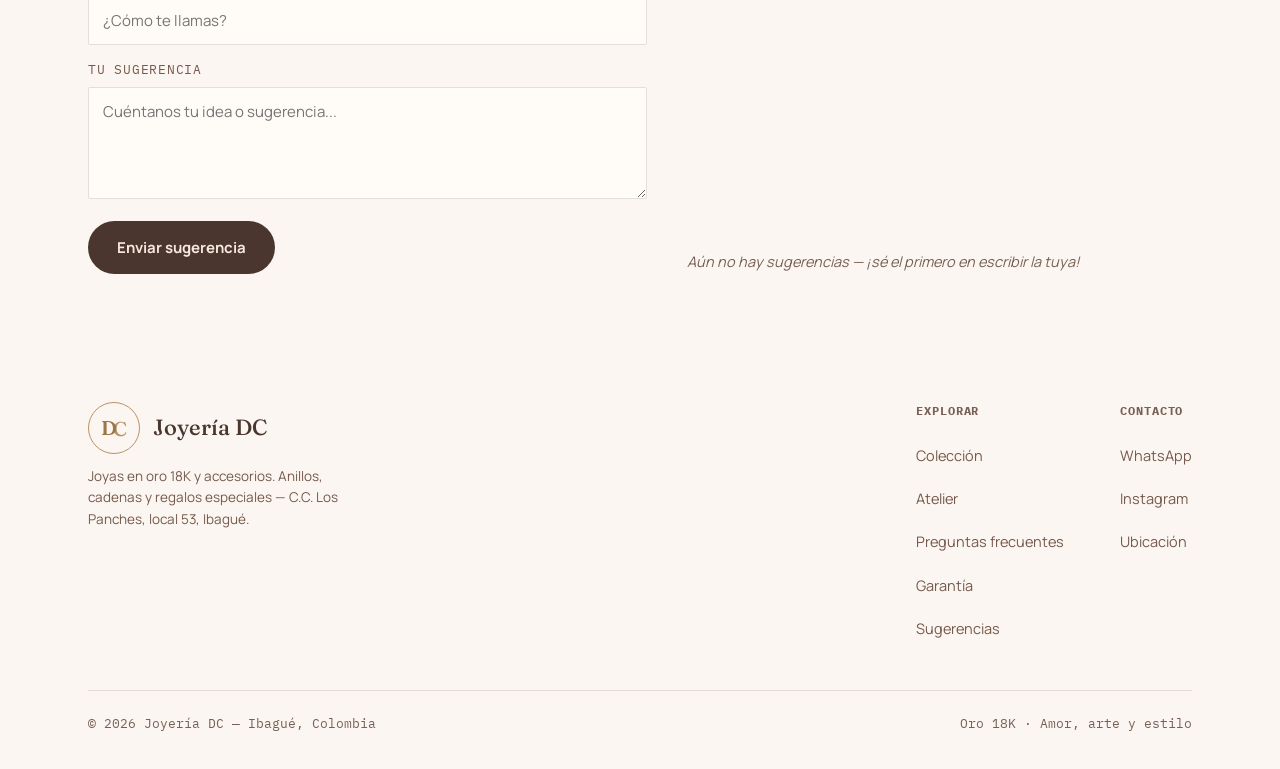
==== commit a9acd451: "resiliencia: catálogo de respaldo + supabase-js propio + keep-alive cada 3 h (+ SEO y caché) Supabas" ====
--- a/index.html
+++ b/index.html
@@ -3,8 +3,8 @@
 <head>
 <meta charset="UTF-8">
 <meta name="viewport" content="width=device-width, initial-scale=1">
-<title>Joyería DC</title>
-<meta name="description" content="Joyas en oro 18K en Ibagué — anillos, cadenas y pulseras. Cotiza por WhatsApp y déjanos tu sugerencia.">
+<title>Joyería DC · Joyas en oro 18K en Ibagué</title>
+<meta name="description" content="Anillos, cadenas y pulseras en oro 18K en C.C. Los Panches, Ibagué. Cotiza por WhatsApp, con garantía de 6 meses y envíos a todo Colombia.">
 <link rel="icon" href="assets/favicon.svg" type="image/svg+xml">
 <link rel="icon" href="assets/favicon-32.png" sizes="32x32" type="image/png">
 <link rel="apple-touch-icon" href="assets/apple-touch-icon.png">
@@ -25,7 +25,34 @@
 <link rel="preconnect" href="https://fonts.gstatic.com" crossorigin>
 <link href="https://fonts.googleapis.com/css2?family=Fraunces:ital,opsz,wght@0,9..144,300;0,9..144,450;0,9..144,600;1,9..144,400;1,9..144,500&family=Manrope:wght@400;500;600;700;800&family=IBM+Plex+Mono:wght@400;500&display=swap" rel="stylesheet">
 <link rel="stylesheet" href="assets/styles.css">
+<script type="application/ld+json">
+{
+  "@context": "https://schema.org",
+  "@type": "JewelryStore",
+  "name": "Joyería DC",
+  "description": "Joyas en oro 18K: anillos, cadenas y pulseras. Cotización personalizada por WhatsApp.",
+  "url": "https://joyeriadc.netlify.app/",
+  "image": "https://joyeriadc.netlify.app/assets/og-image.jpg",
+  "telephone": "+12405933943",
+  "address": {
+    "@type": "PostalAddress",
+    "streetAddress": "C.C. Los Panches, local 53",
+    "addressLocality": "Ibagué",
+    "addressRegion": "Tolima",
+    "addressCountry": "CO"
+  },
+  "geo": { "@type": "GeoCoordinates", "latitude": 4.4418983, "longitude": -75.2378117 },
+  "openingHoursSpecification": [{
+    "@type": "OpeningHoursSpecification",
+    "dayOfWeek": ["Monday", "Tuesday", "Wednesday", "Thursday", "Friday"],
+    "opens": "09:00",
+    "closes": "17:00"
+  }],
+  "sameAs": ["https://www.instagram.com/joyeriadc__/"]
+}
+</script>
 <script src="assets/config.js"></script>
+<script defer src="assets/vendor/supabase-2.118.0.js"></script>
 </head>
 <body class="silk">
 <div class="page-silk" aria-hidden="true"></div>
@@ -124,7 +151,7 @@
       <div class="section-head reveal" style="margin-top:44px; margin-bottom:8px;">
         <div>
           <p class="eyebrow">Piezas reales</p>
-          <h3 style="font-family:var(--font-display); font-weight:450; font-size:clamp(22px,2.6vw,28px);">Fotografiadas en nuestro taller, no en un catálogo genérico.</h3>
+          <h3 style="font-family:var(--font-display); font-weight:450; font-size:clamp(22px,2.6vw,28px);">Algunas de las piezas que encuentras en nuestro local.</h3>
         </div>
         <p class="lede">Toca una pieza para verla en grande y cotizarla.</p>
       </div>
@@ -317,8 +344,8 @@
             <textarea id="suggText" name="suggText" rows="4" maxlength="280" placeholder="Cuéntanos tu idea o sugerencia..." required></textarea>
           </div>
           <button type="submit" class="btn btn-fill" style="align-self:flex-start;">Enviar sugerencia</button>
-          <p class="sugg-thanks" id="suggThanks" hidden>¡Gracias! Tu sugerencia se publicará cuando la revisemos.</p>
-          <p class="sugg-thanks" id="suggError" hidden style="color:#B3261E;">No se pudo enviar tu sugerencia. Intenta de nuevo.</p>
+          <p class="sugg-thanks" id="suggThanks" role="status" hidden>¡Gracias! Tu sugerencia se publicará cuando la revisemos.</p>
+          <p class="sugg-thanks" id="suggError" role="alert" hidden style="color:#B3261E;">No se pudo enviar tu sugerencia. Intenta de nuevo.</p>
         </form>
 
         <ul class="sugg-list" id="suggList">
--- a/assets/styles.css
+++ b/assets/styles.css
@@ -754,3 +754,11 @@
     color:var(--sec-choco-gold);
     border-color:var(--sec-choco-gold);
   }
+
+  /* Aviso cuando el catálogo viene de la copia de respaldo (Supabase no respondió) */
+  .catalogo-aviso{
+    margin:0 0 18px; padding:10px 14px;
+    border:1px solid var(--border); border-left:3px solid var(--gold-text, var(--gold-strong));
+    background:var(--surface); color:var(--ink-soft);
+    font-size:14px; line-height:1.5; border-radius:var(--radius);
+  }
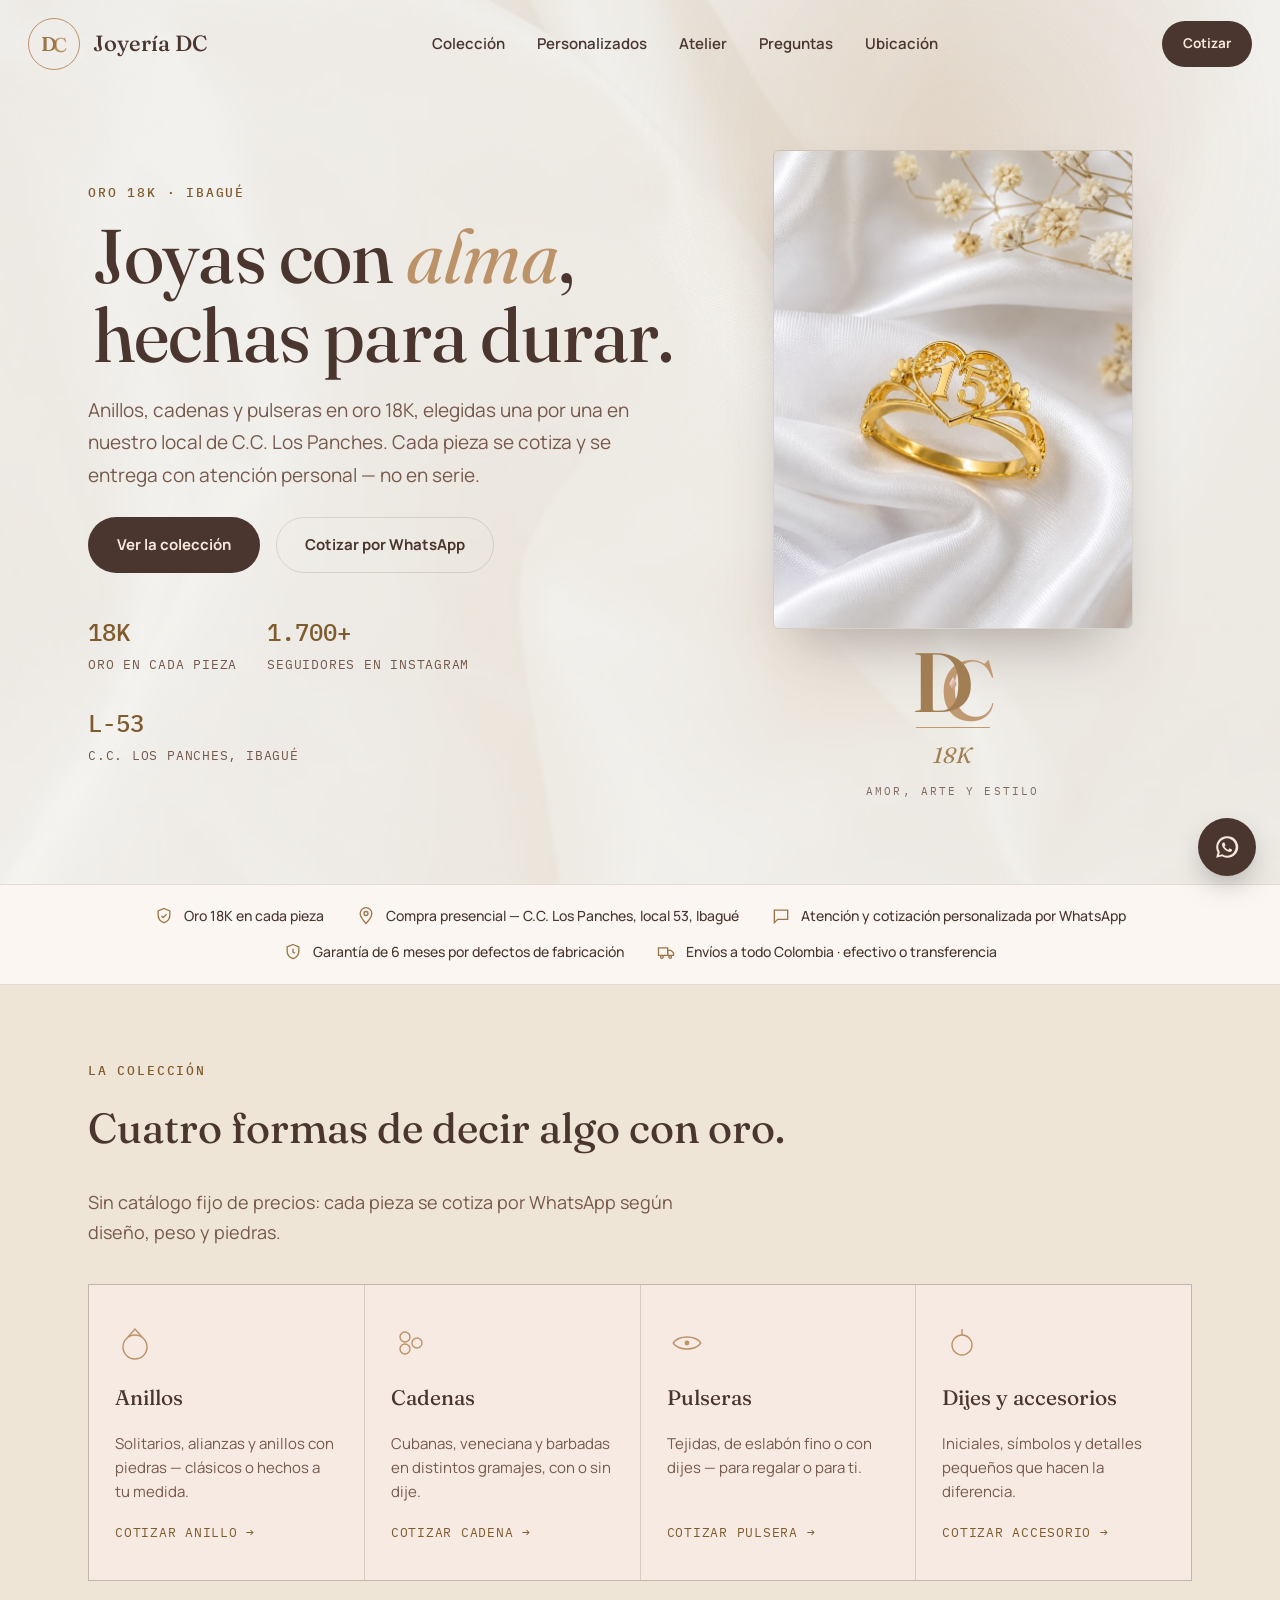
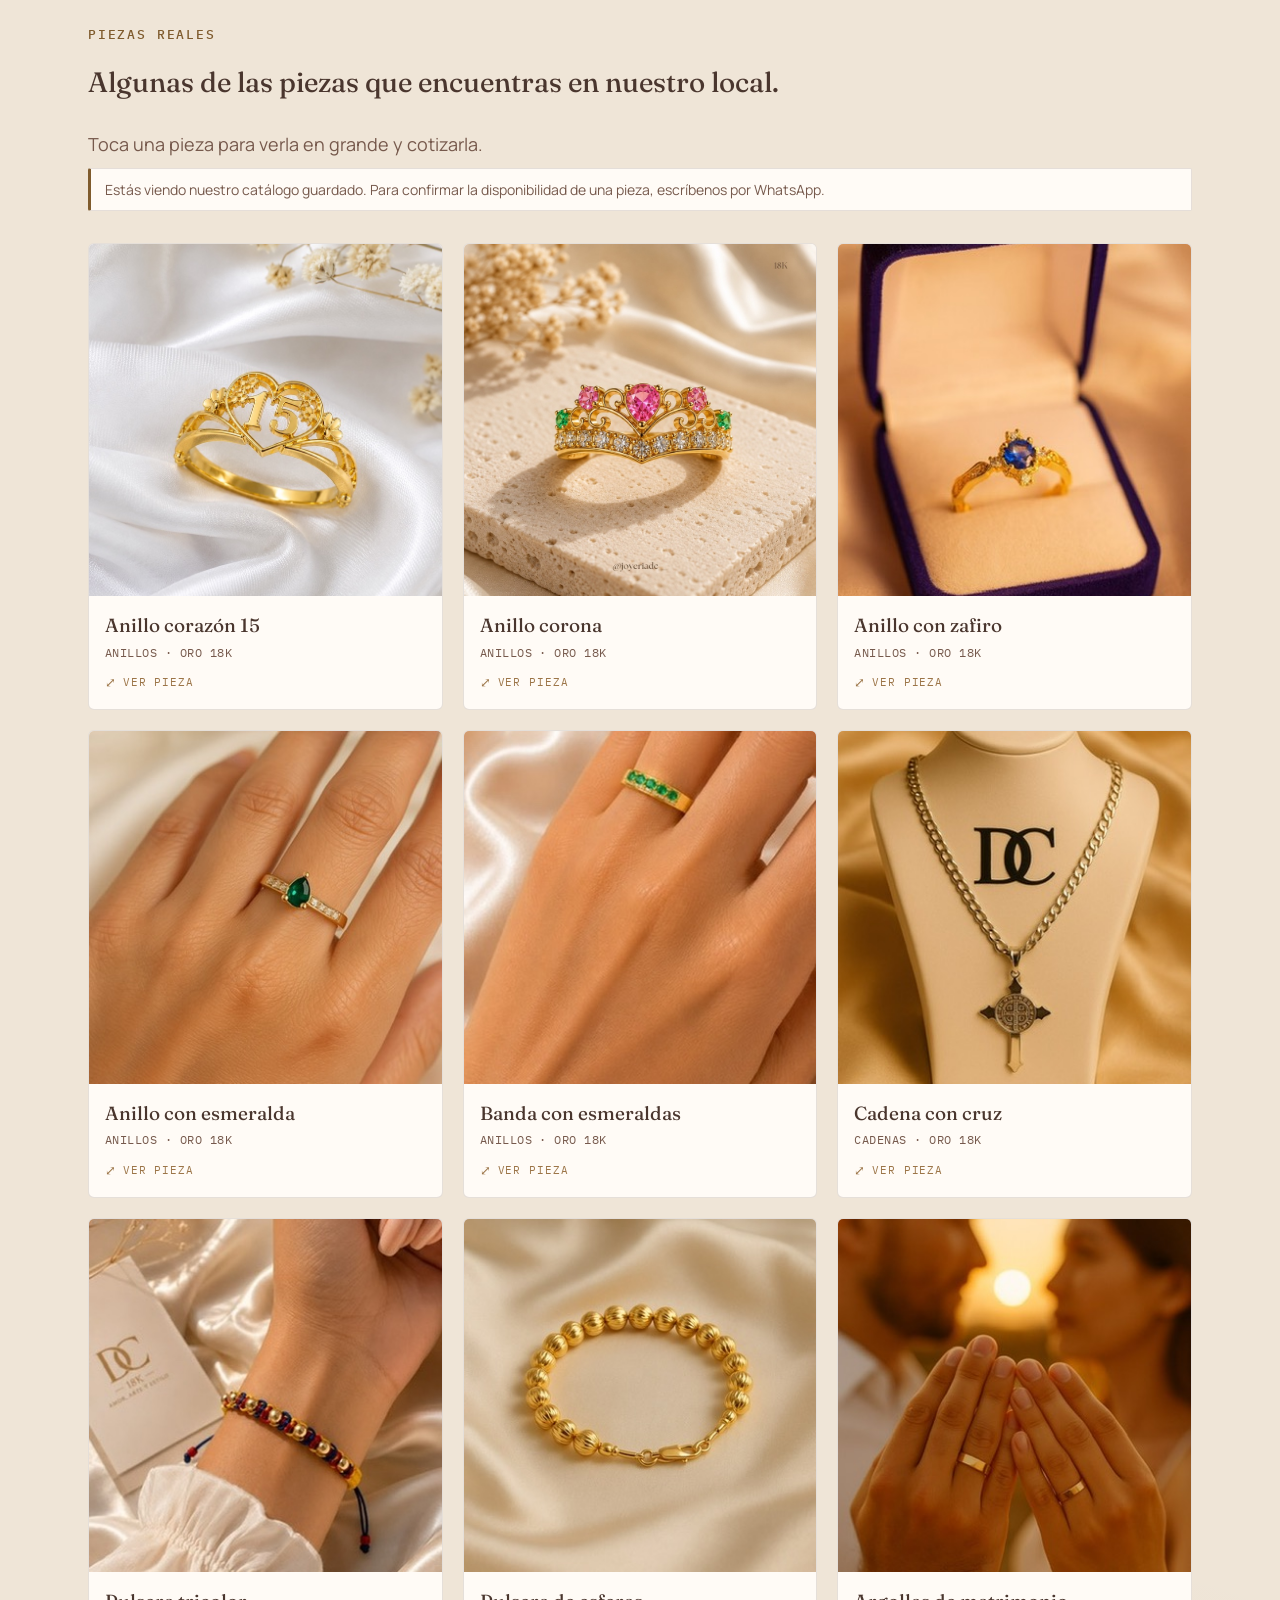
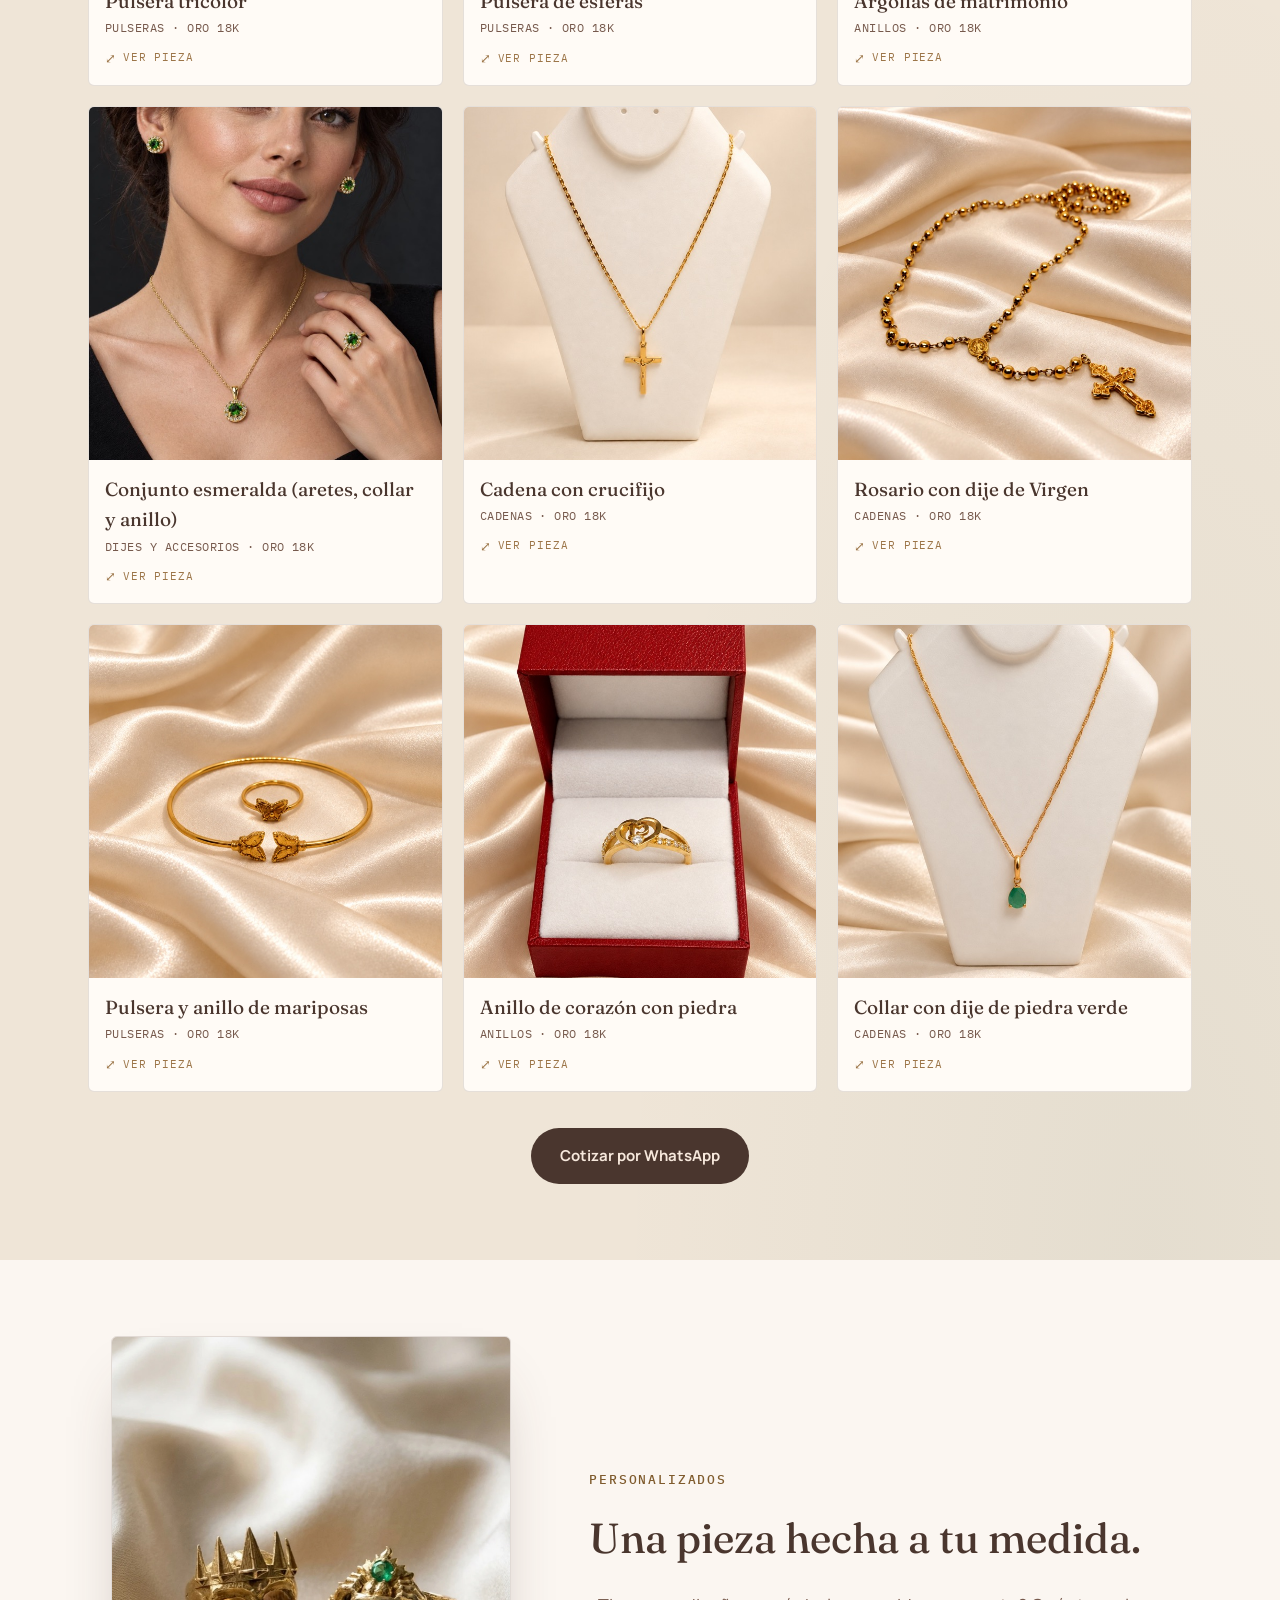
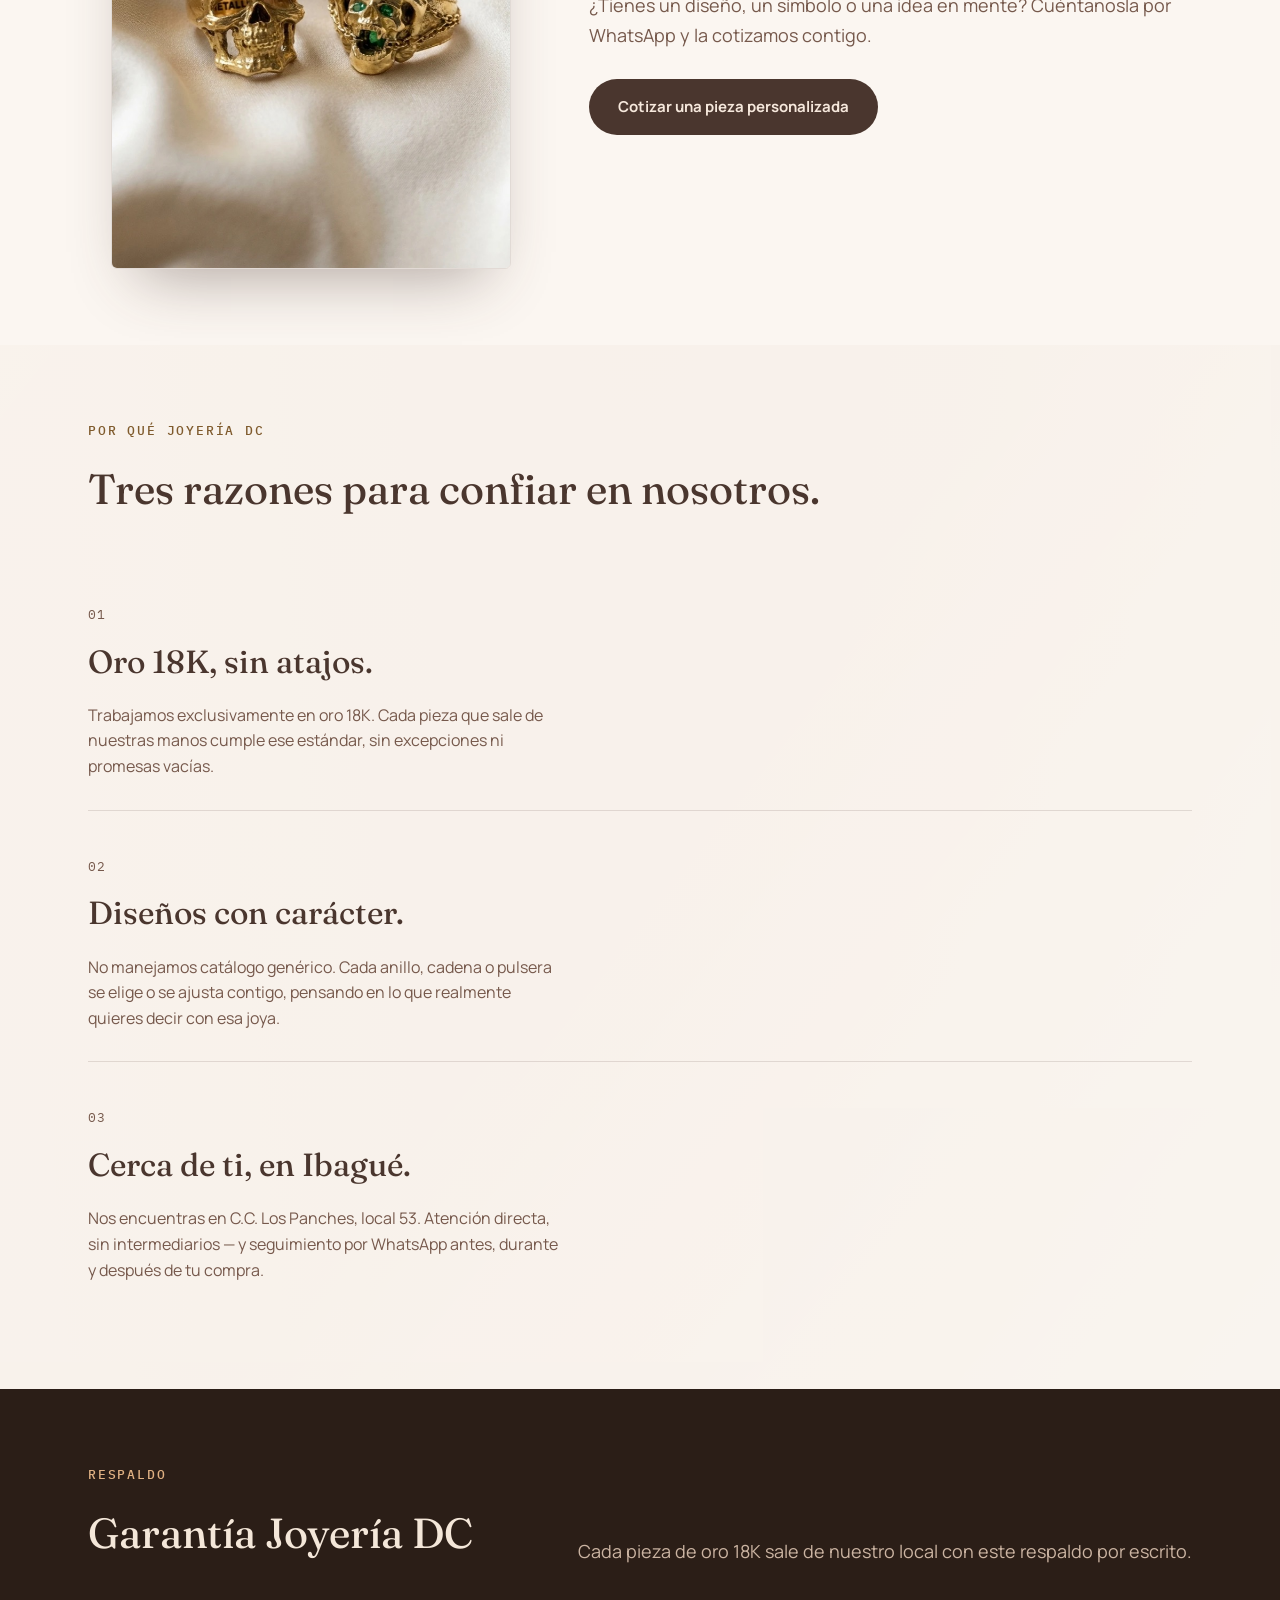
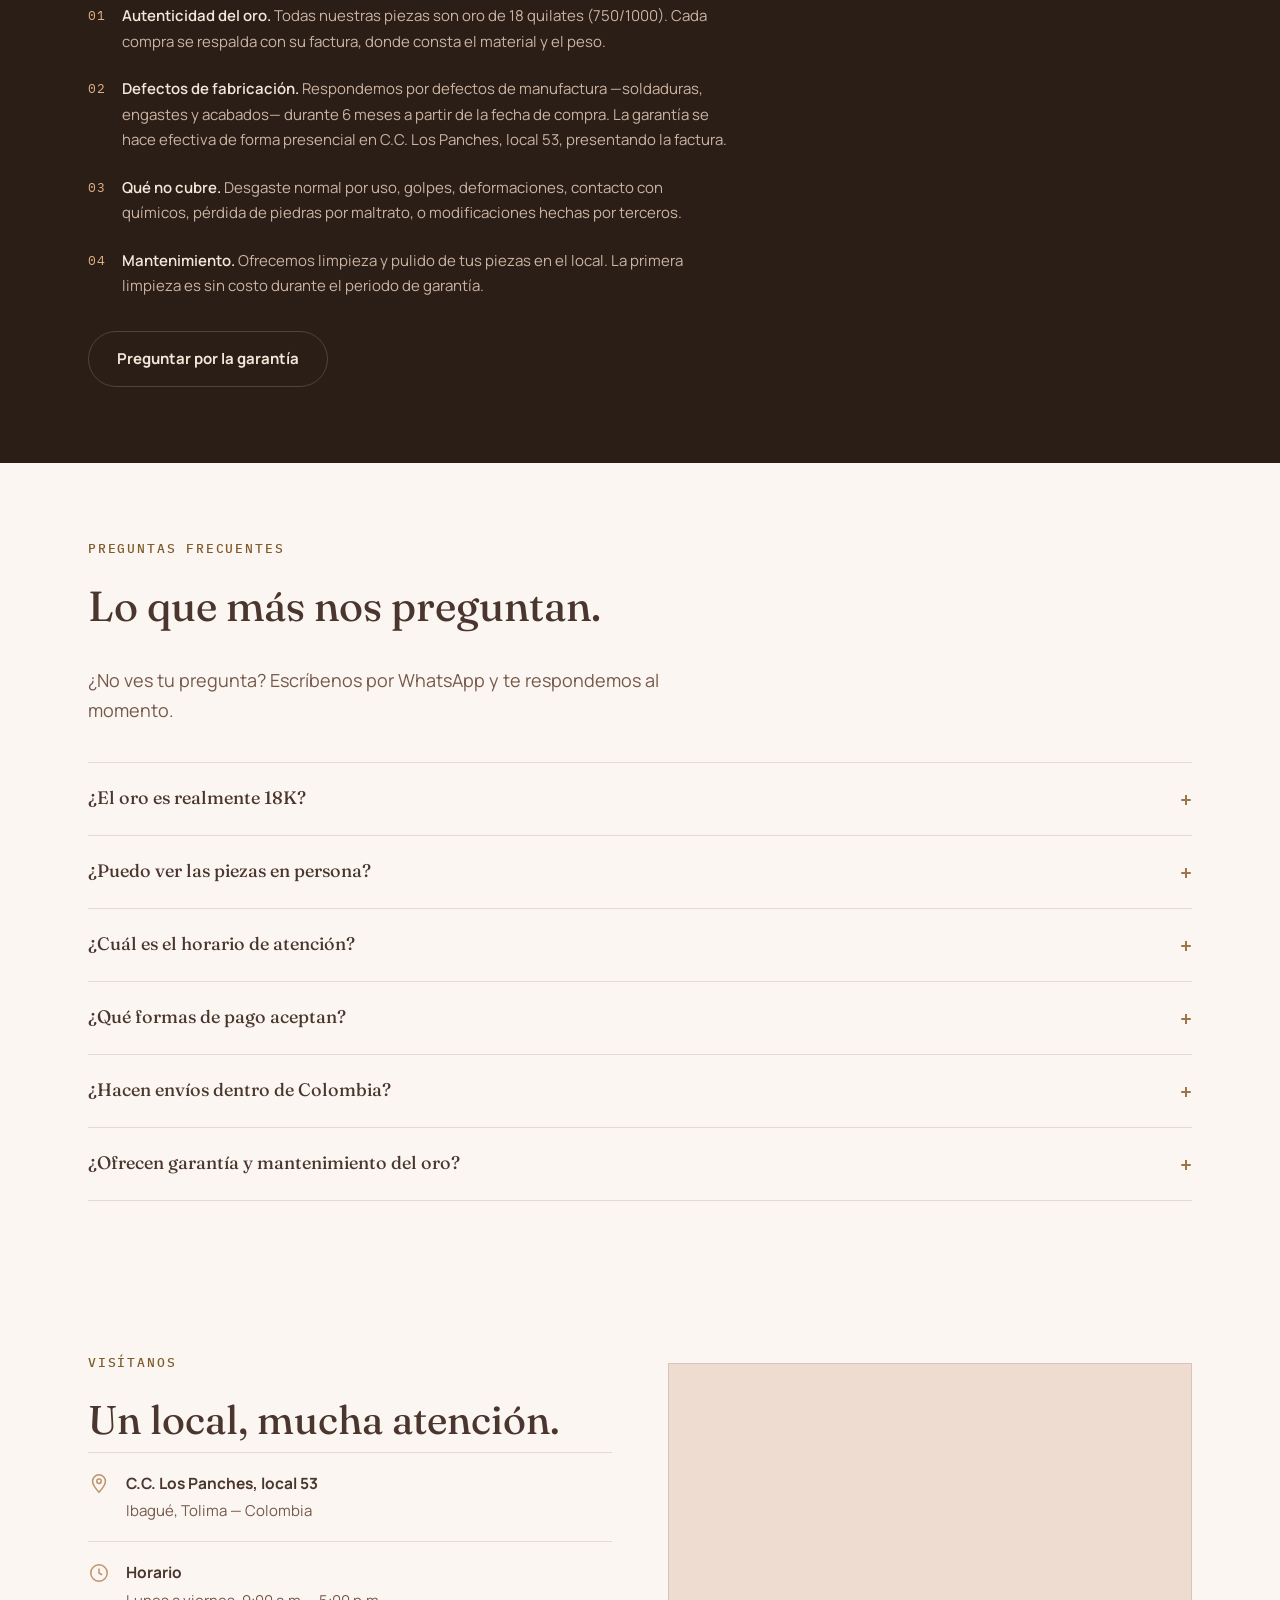
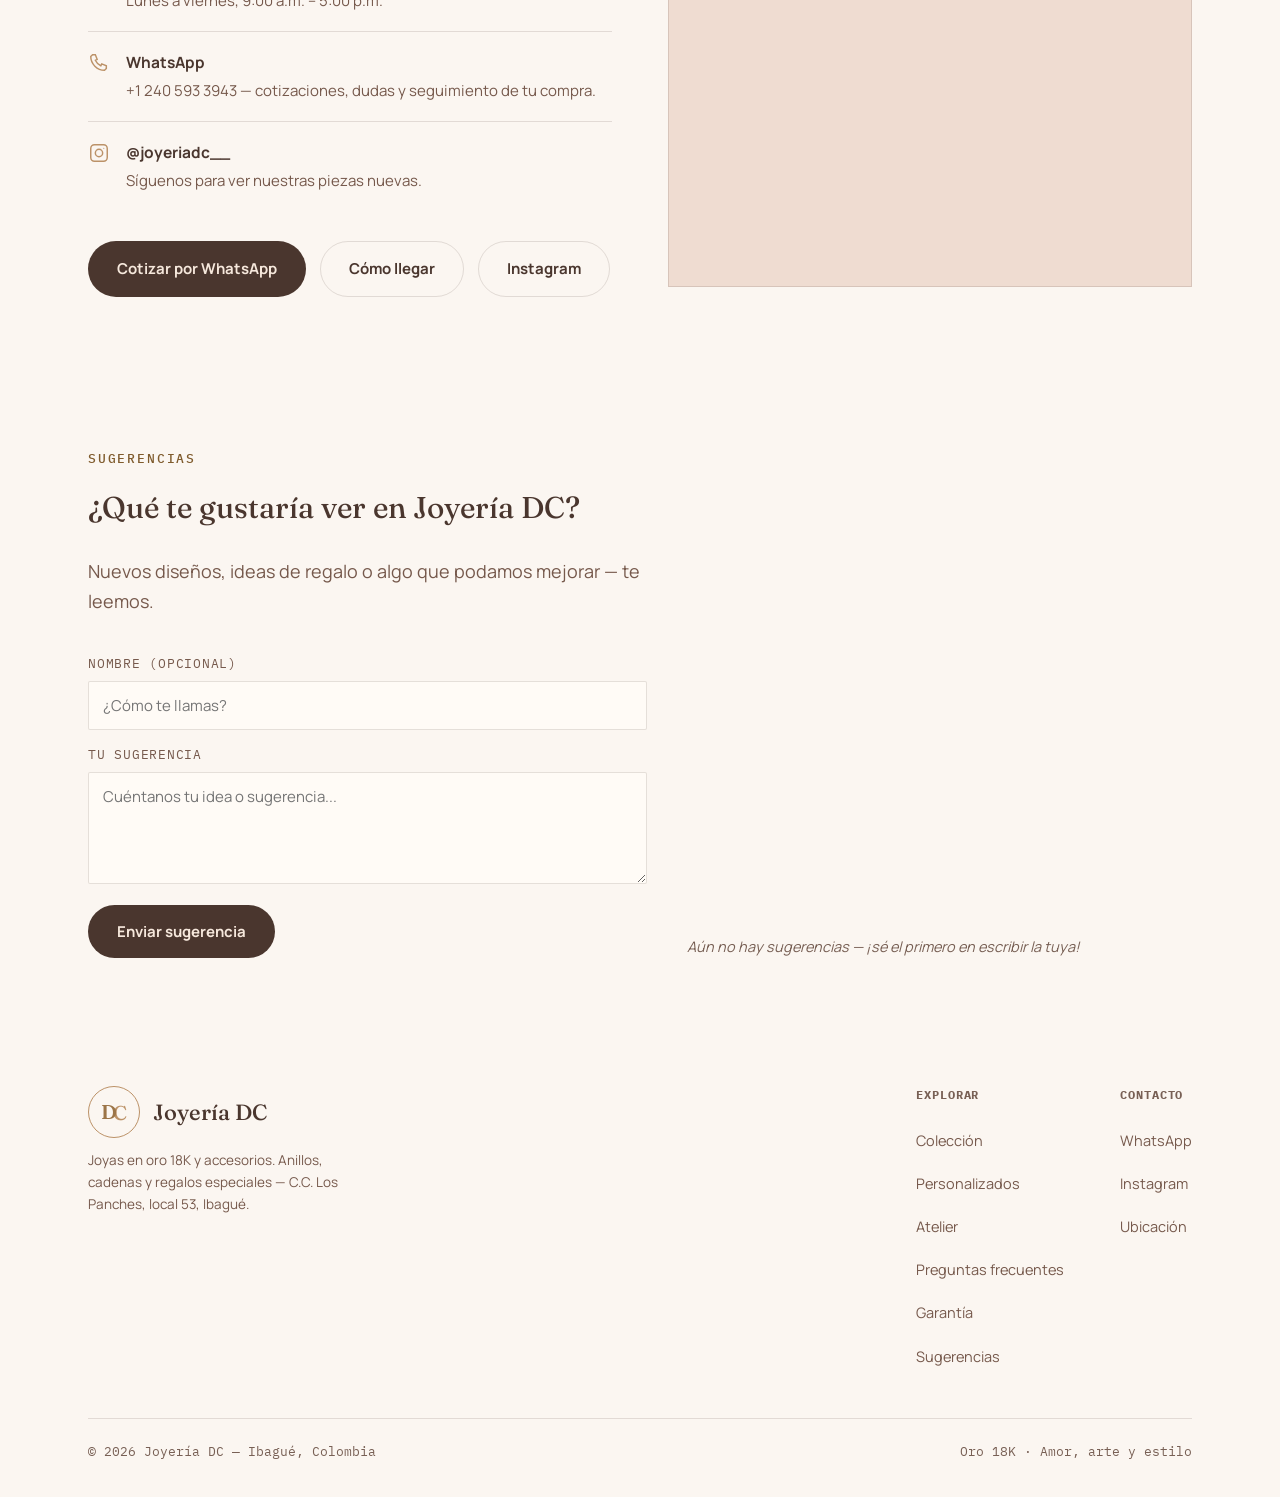
==== commit e52037d5: "personalizados: sección nueva con la foto de los anillos de calavera - #personalizados (entre Colecc" ====
--- a/index.html
+++ b/index.html
@@ -68,6 +68,7 @@
   </button>
   <ul class="nav-links" id="navLinks">
     <li><a href="#coleccion">Colección</a></li>
+    <li><a href="#personalizados">Personalizados</a></li>
     <li><a href="#atelier">Atelier</a></li>
     <li><a href="#faq">Preguntas</a></li>
     <li><a href="#ubicacion">Ubicación</a></li>
@@ -164,6 +165,24 @@
     </div>
   </section>
 
+  <section id="personalizados" class="pers">
+    <div class="container">
+      <div class="pers-grid">
+        <figure class="pers-photo reveal">
+          <img src="assets/personalizados.jpeg" alt="Dos anillos de calavera en oro sobre seda marfil: uno con corona de picos y otro con piedras verdes" width="746" height="1000" loading="lazy">
+        </figure>
+        <div class="pers-copy reveal">
+          <p class="eyebrow">Personalizados</p>
+          <h2 style="font-size:clamp(28px,3.4vw,42px)" data-cs="pers_titulo">Una pieza hecha a tu medida.</h2>
+          <p class="lede" data-cs="pers_texto">¿Tienes un diseño, un símbolo o una idea en mente? Cuéntanosla por WhatsApp y la cotizamos contigo.</p>
+          <div class="pers-actions">
+            <a class="btn btn-fill wa-link" href="#" data-wa-msg="Hola, quiero cotizar una pieza personalizada en Joyería DC." data-cotiza="Personalizados" data-cotiza-origen="personalizados" target="_blank" rel="noopener">Cotizar una pieza personalizada</a>
+          </div>
+        </div>
+      </div>
+    </div>
+  </section>
+
   <section id="atelier" class="atelier">
     <div class="container">
       <div class="section-head reveal">
@@ -371,6 +390,7 @@
           <h5>Explorar</h5>
           <ul>
             <li><a href="#coleccion">Colección</a></li>
+            <li><a href="#personalizados">Personalizados</a></li>
             <li><a href="#atelier">Atelier</a></li>
             <li><a href="#faq">Preguntas frecuentes</a></li>
             <li><a href="#garantia">Garantía</a></li>
--- a/assets/styles.css
+++ b/assets/styles.css
@@ -762,3 +762,19 @@
     background:var(--surface); color:var(--ink-soft);
     font-size:14px; line-height:1.5; border-radius:var(--radius);
   }
+
+  /* Personalizados: foto + invitación a cotizar una pieza a medida (fondo blanco cálido) */
+  .pers{position:relative; background:var(--sec-blanco);}
+  .pers-grid{display:grid; grid-template-columns:minmax(0,.85fr) minmax(0,1.15fr); gap:56px; align-items:center;}
+  .pers-photo{
+    margin:0; justify-self:center; width:100%; max-width:400px;
+    border-radius:var(--radius-lg); overflow:hidden; border:1px solid var(--border);
+    box-shadow:0 32px 60px -28px rgba(74,54,46,.45);
+  }
+  .pers-photo img{width:100%; height:auto; display:block; aspect-ratio:3/4; object-fit:cover;}
+  .pers-copy .lede{margin-top:18px;}
+  .pers-actions{display:flex; gap:14px; margin-top:28px; flex-wrap:wrap;}
+  @media (max-width:860px){
+    .pers-grid{grid-template-columns:1fr; gap:32px;}
+    .pers-photo{max-width:340px;}
+  }
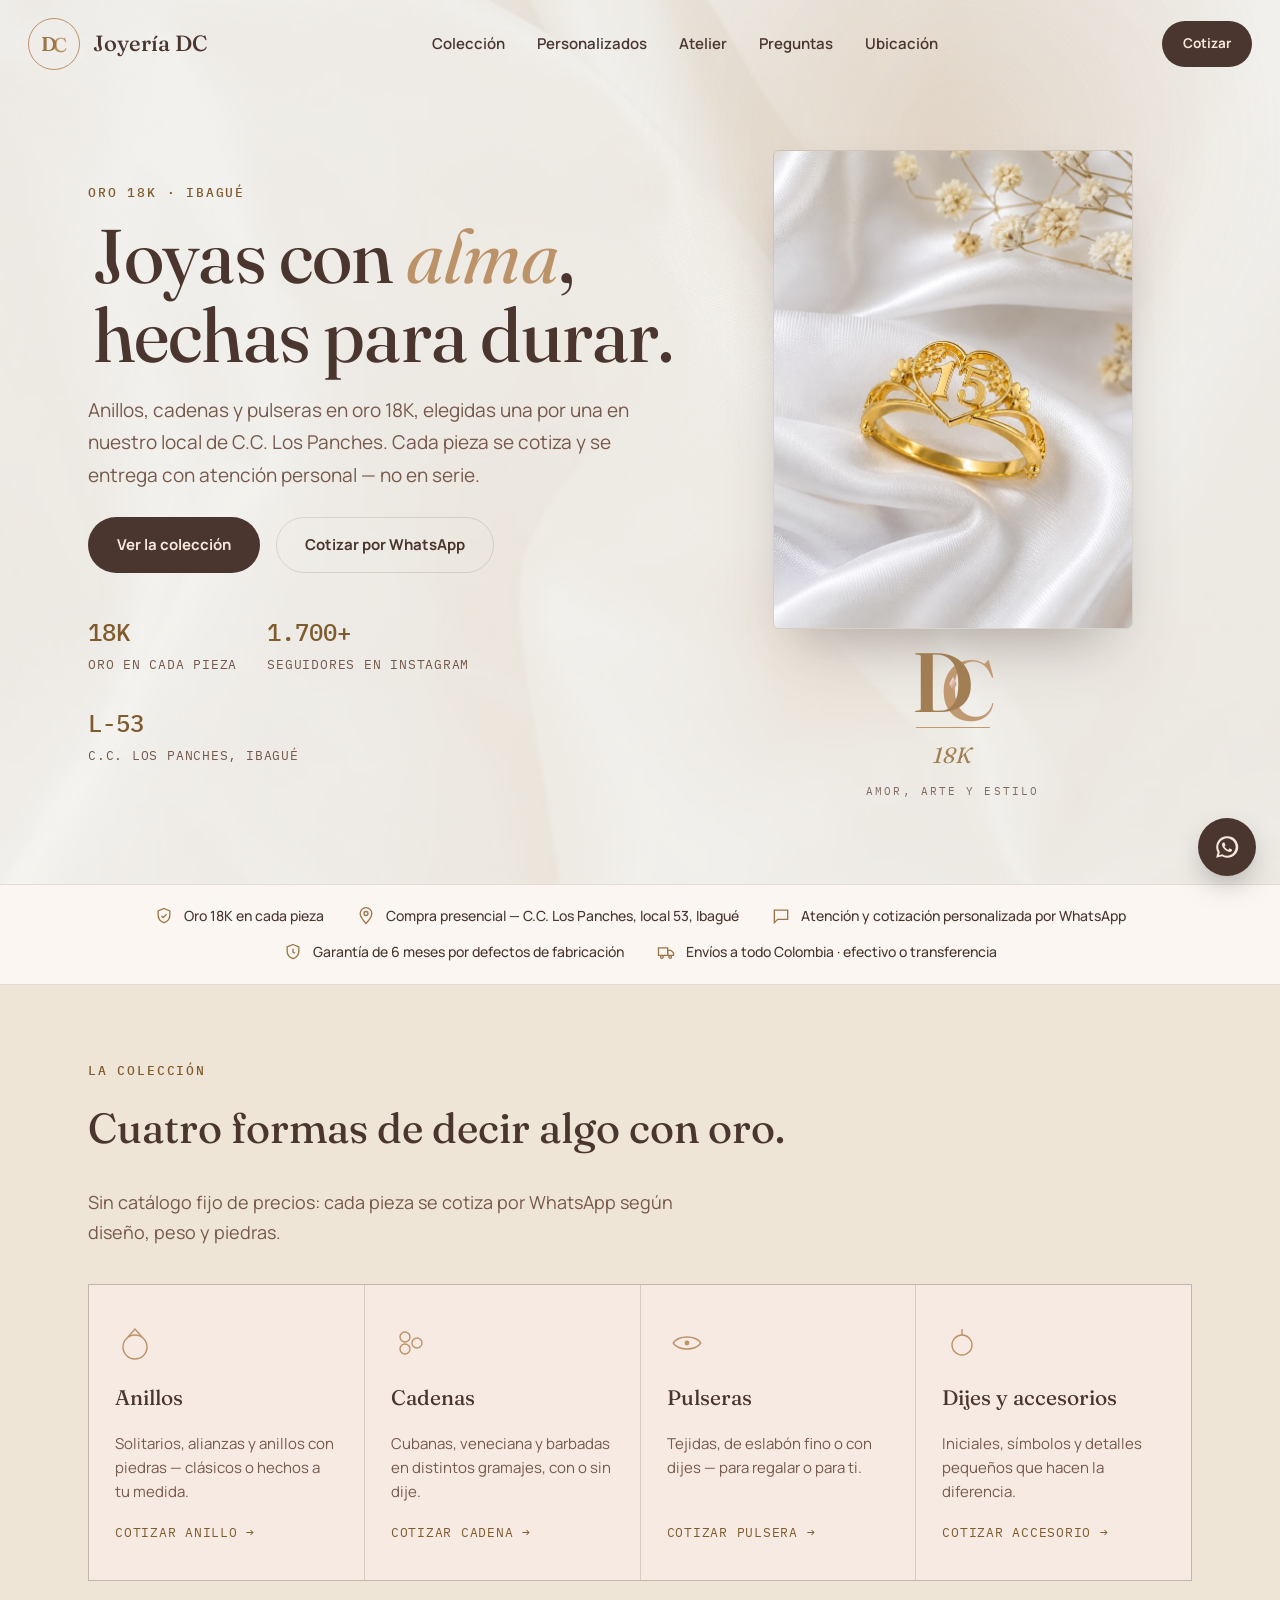
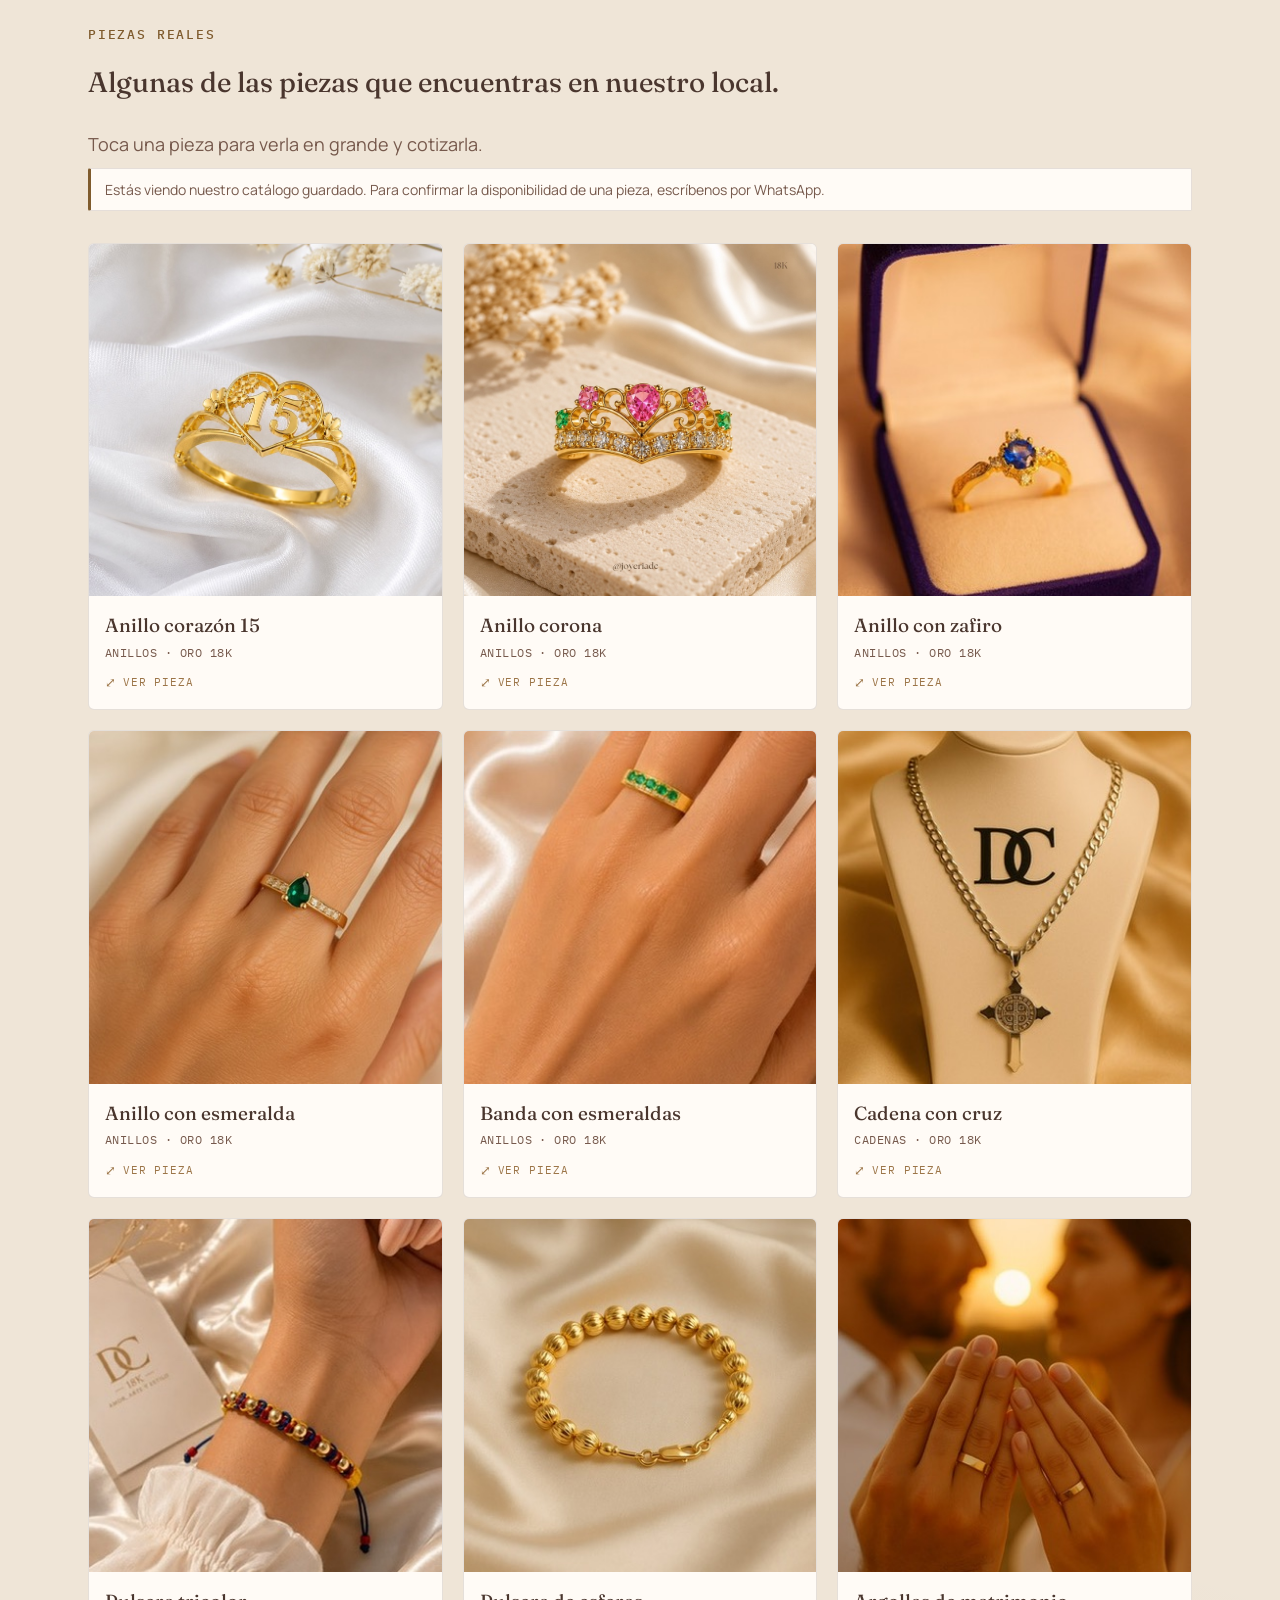
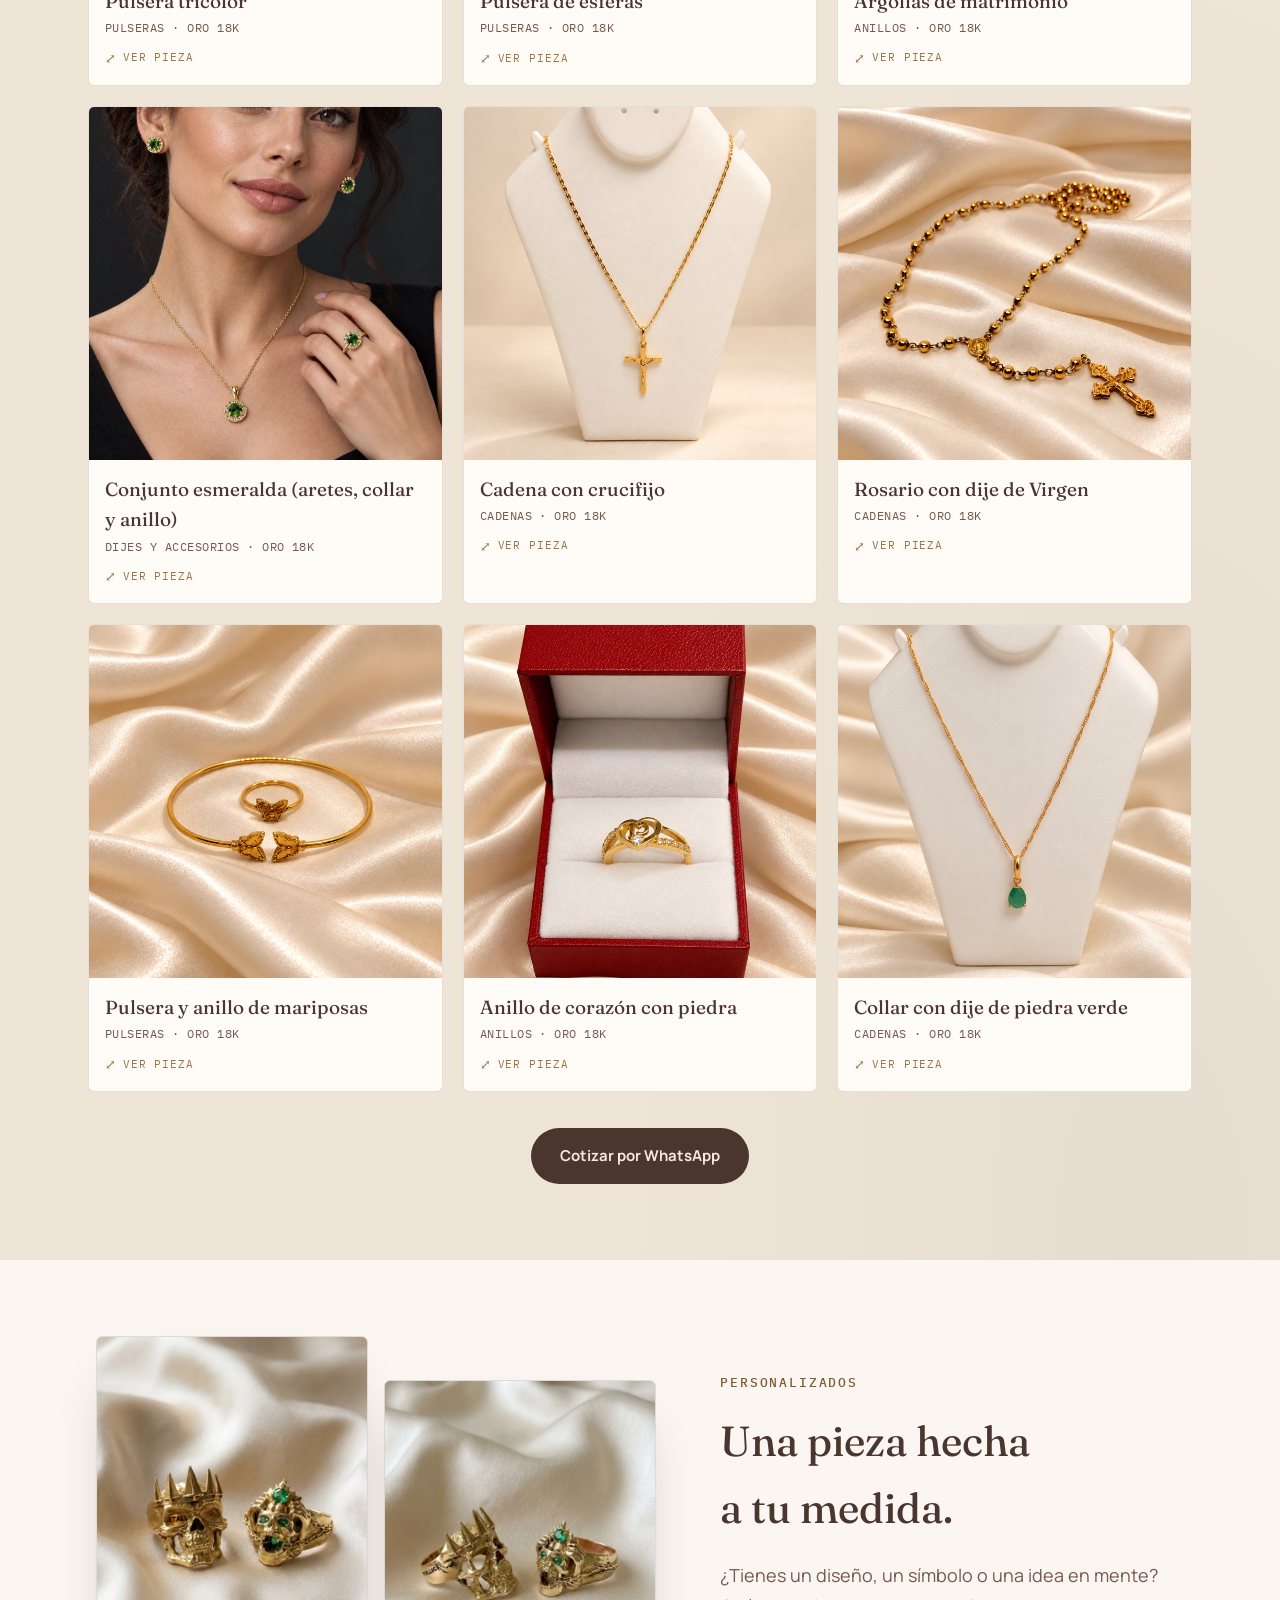
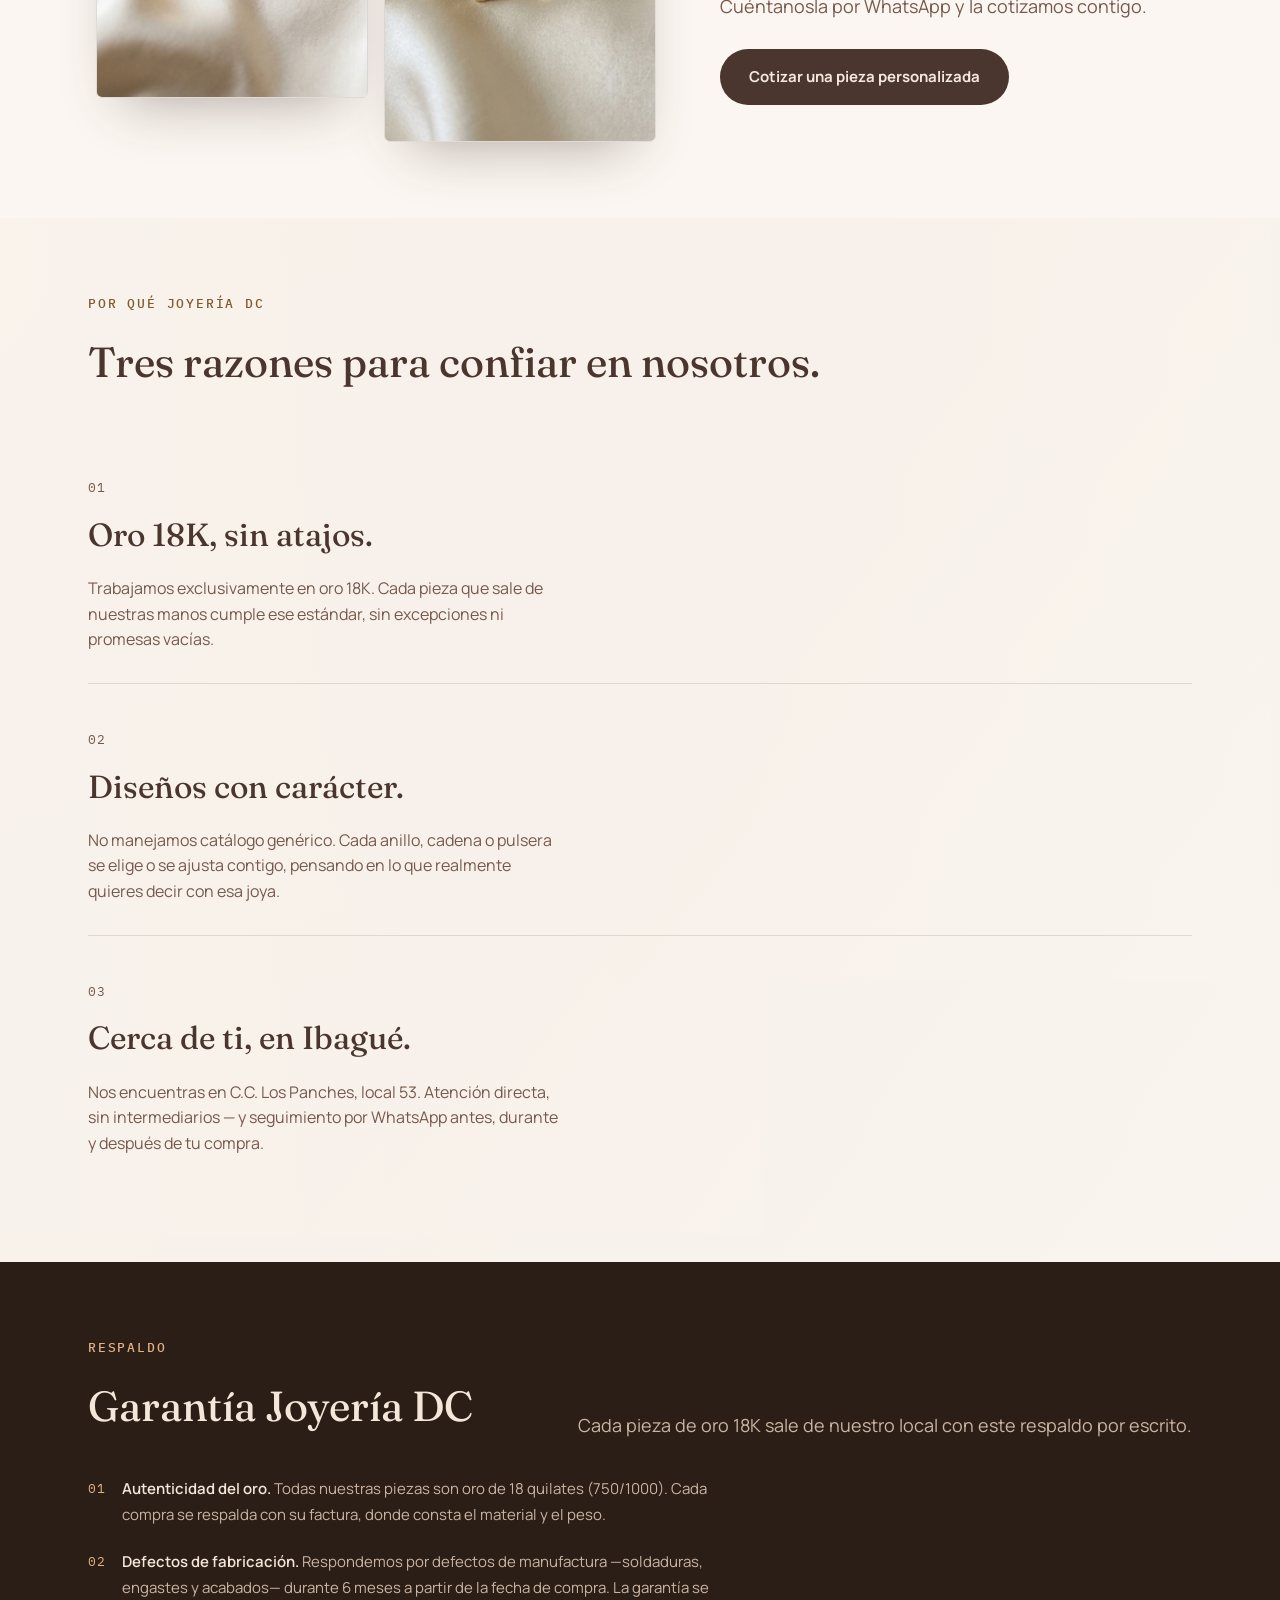
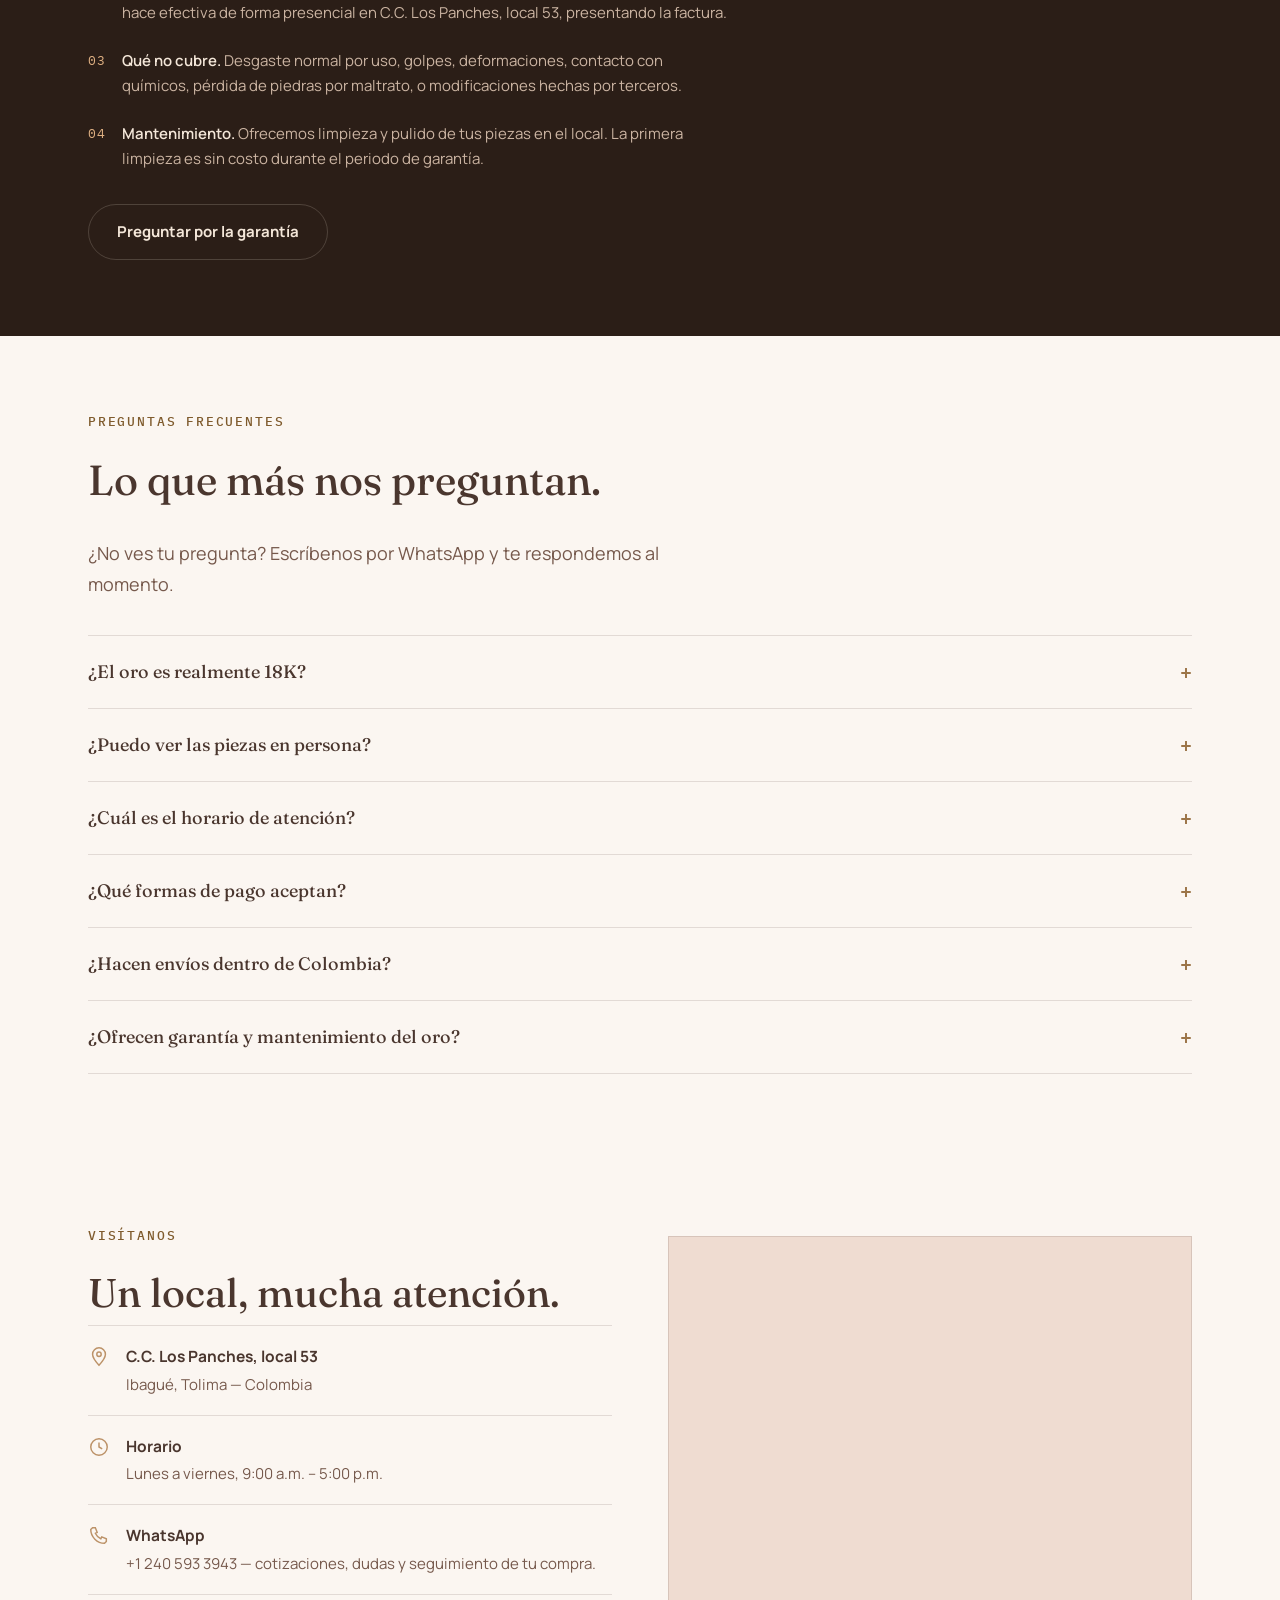
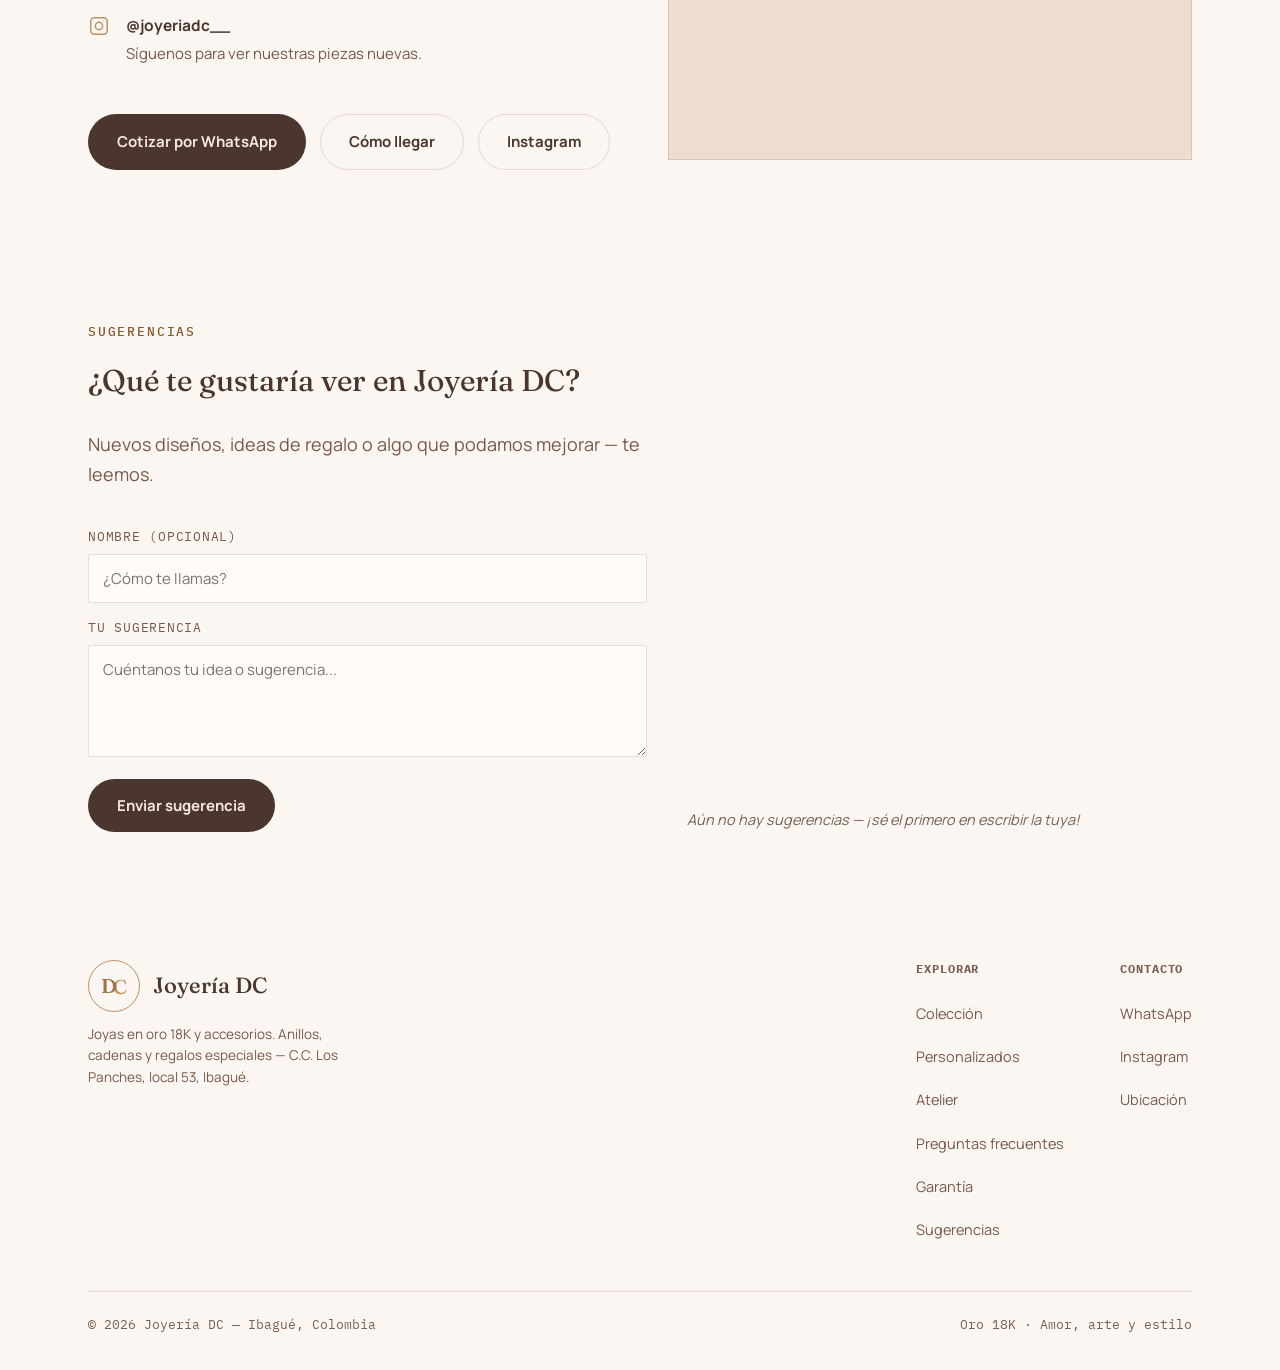
==== commit 524f6a79: "personalizados: segunda foto de los anillos, las dos juntas en la sección - index.html: .pers-photos" ====
--- a/index.html
+++ b/index.html
@@ -168,9 +168,14 @@
   <section id="personalizados" class="pers">
     <div class="container">
       <div class="pers-grid">
-        <figure class="pers-photo reveal">
-          <img src="assets/personalizados.jpeg" alt="Dos anillos de calavera en oro sobre seda marfil: uno con corona de picos y otro con piedras verdes" width="746" height="1000" loading="lazy">
-        </figure>
+        <div class="pers-photos reveal">
+          <figure class="pers-photo">
+            <img src="assets/personalizados.jpeg" alt="Dos anillos de calavera en oro sobre seda marfil: uno con corona de picos y otro con piedras verdes" width="642" height="860" loading="lazy">
+          </figure>
+          <figure class="pers-photo pers-photo--2">
+            <img src="assets/personalizados-2.jpeg" alt="Los mismos dos anillos de perfil: a la izquierda la calavera con corona de picos y a la derecha otra con una esmeralda en la frente y ojos verdes" width="642" height="860" loading="lazy">
+          </figure>
+        </div>
         <div class="pers-copy reveal">
           <p class="eyebrow">Personalizados</p>
           <h2 style="font-size:clamp(28px,3.4vw,42px)" data-cs="pers_titulo">Una pieza hecha a tu medida.</h2>
--- a/assets/styles.css
+++ b/assets/styles.css
@@ -763,18 +763,23 @@
     font-size:14px; line-height:1.5; border-radius:var(--radius);
   }
 
-  /* Personalizados: foto + invitación a cotizar una pieza a medida (fondo blanco cálido) */
+  /* Personalizados: par de fotos + invitación a cotizar una pieza a medida (fondo blanco cálido) */
   .pers{position:relative; background:var(--sec-blanco);}
-  .pers-grid{display:grid; grid-template-columns:minmax(0,.85fr) minmax(0,1.15fr); gap:56px; align-items:center;}
+  .pers-grid{display:grid; grid-template-columns:minmax(0,1.1fr) minmax(0,.9fr); gap:56px; align-items:center;}
+  .pers-photos{
+    display:grid; grid-template-columns:1fr 1fr; gap:16px; align-items:start;
+    width:100%; max-width:560px; justify-self:center;
+  }
   .pers-photo{
-    margin:0; justify-self:center; width:100%; max-width:400px;
-    border-radius:var(--radius-lg); overflow:hidden; border:1px solid var(--border);
-    box-shadow:0 32px 60px -28px rgba(74,54,46,.45);
-  }
+    margin:0; border-radius:var(--radius-lg); overflow:hidden; border:1px solid var(--border);
+    box-shadow:0 28px 54px -28px rgba(74,54,46,.45);
+  }
+  .pers-photo--2{margin-top:44px;}
   .pers-photo img{width:100%; height:auto; display:block; aspect-ratio:3/4; object-fit:cover;}
   .pers-copy .lede{margin-top:18px;}
   .pers-actions{display:flex; gap:14px; margin-top:28px; flex-wrap:wrap;}
   @media (max-width:860px){
     .pers-grid{grid-template-columns:1fr; gap:32px;}
-    .pers-photo{max-width:340px;}
-  }
+    .pers-photos{max-width:440px; gap:12px;}
+    .pers-photo--2{margin-top:28px;}
+  }
